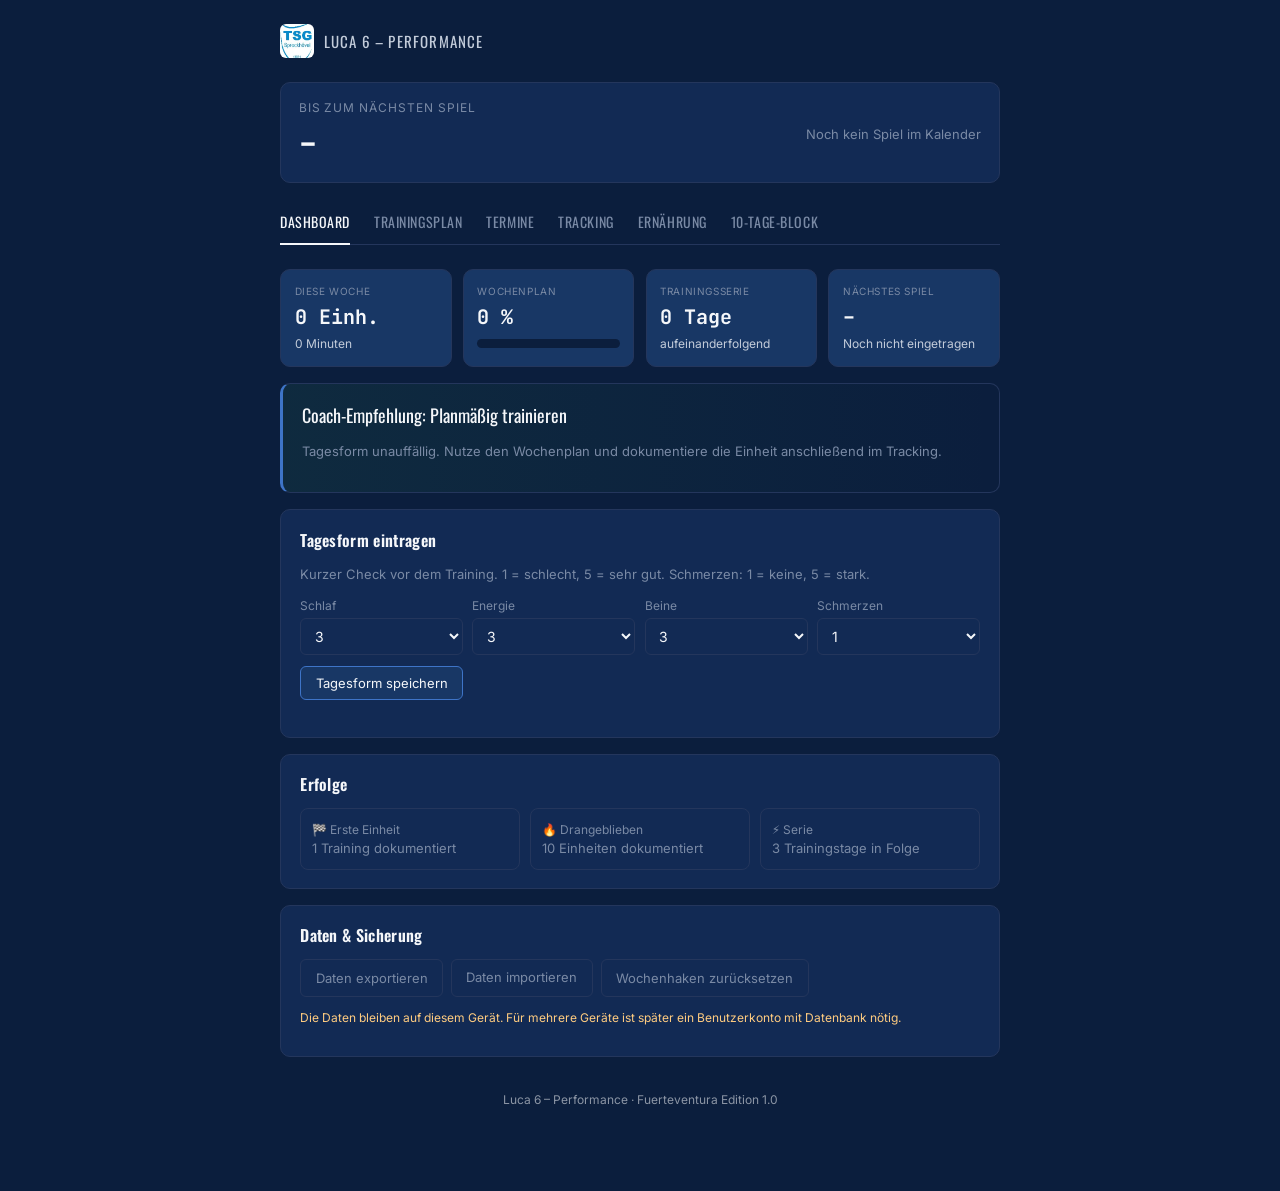
==== index.html @ 5d7190c4 "Add files via upload" ====
<!DOCTYPE html>
<html lang="de">
<head>
<meta charset="UTF-8">
<meta name="viewport" content="width=device-width, initial-scale=1.0, viewport-fit=cover">
<title>Luca 6 – Performance</title>
<meta name="mobile-web-app-capable" content="yes">
<meta name="apple-mobile-web-app-capable" content="yes">
<meta name="apple-mobile-web-app-status-bar-style" content="black-translucent">
<meta name="apple-mobile-web-app-title" content="Luca 6 – Performance">
<meta name="theme-color" content="#0B1E3D">
<link rel="apple-touch-icon" href="icon-192.png">
<link rel="manifest" href="manifest.webmanifest">
<link rel="preconnect" href="https://fonts.googleapis.com">
<link rel="preconnect" href="https://fonts.gstatic.com" crossorigin>
<link href="https://fonts.googleapis.com/css2?family=Oswald:wght@500;600;700&family=Inter:wght@400;500;600&family=JetBrains+Mono:wght@500;700&display=swap" rel="stylesheet">
<style>
  :root{
    --bg: #0B1E3D;
    --bg-elev: #122A54;
    --bg-elev-2: #183765;
    --pitch: #1D4E9B;
    --pitch-light: #3E74C7;
    --chalk: #F5F7FA;
    --chalk-dim: #C3CCDA;
    --muted: #7A8AA5;
    --amber: #F5F7FA;
    --amber-dim: #5A6B87;
    --red: #C0483B;
    --border: #24365C;
    --radius: 10px;
  }
  *{box-sizing:border-box;}
  html,body{margin:0;padding:0;}
  body{
    background: var(--bg);
    color: var(--chalk);
    font-family: 'Inter', system-ui, sans-serif;
    line-height: 1.5;
    min-height: 100vh;
    padding-bottom: 4rem;
  }
  h1,h2,h3{
    font-family: 'Oswald', sans-serif;
    font-weight: 600;
    letter-spacing: 0.02em;
    margin: 0;
  }
  .mono{ font-family: 'JetBrains Mono', monospace; }
  a{ color: var(--amber); }
  button{
    font-family: 'Inter', sans-serif;
    cursor: pointer;
  }
  input, select, textarea{
    font-family: 'Inter', sans-serif;
    background: var(--bg-elev);
    border: 1px solid var(--border);
    color: var(--chalk);
    border-radius: 6px;
    padding: 0.5rem 0.6rem;
    font-size: 14px;
  }
  input:focus, select:focus, textarea:focus, button:focus-visible{
    outline: 2px solid var(--amber);
    outline-offset: 1px;
  }
  ::placeholder{ color: var(--muted); }

  .wrap{ max-width: 760px; margin: 0 auto; padding: 1.5rem 1.25rem 0; }

  /* ---- Kopfbereich / Profilwahl ---- */
  .topbar{
    display:flex; align-items:center; justify-content: space-between;
    margin-bottom: 1.5rem;
  }
  .brand{ display:flex; align-items:center; gap:0.6rem; }
  .brand .dot{ width:10px; height:10px; border-radius:50%; background: var(--amber); }
  .brand .logo{ width:34px; height:34px; border-radius:6px; display:block; }
  .brand span{ font-family:'Oswald', sans-serif; font-size: 15px; letter-spacing: 0.08em; text-transform: uppercase; color: var(--chalk-dim); }

  .profiles{ display:flex; gap:0.5rem; margin-bottom: 1.5rem; }
  .profile-tab{
    flex:1;
    background: var(--bg-elev);
    border: 1px solid var(--border);
    border-radius: var(--radius);
    padding: 0.9rem 1rem;
    text-align: left;
    color: var(--chalk-dim);
    transition: none;
  }
  .profile-tab .num{
    font-family:'JetBrains Mono', monospace;
    font-size: 22px; font-weight:700;
    color: var(--muted);
    display:block;
    margin-bottom: 2px;
  }
  .profile-tab .name{ font-family:'Oswald', sans-serif; font-size: 16px; color: var(--chalk-dim); }
  .profile-tab.active{
    border-color: var(--pitch-light);
    background: var(--bg-elev-2);
  }
  .profile-tab.active .num{ color: var(--amber); }
  .profile-tab.active .name{ color: var(--chalk); }

  /* ---- Anstoss-Uhr / Countdown ---- */
  .scoreboard{
    background: var(--bg-elev);
    border: 1px solid var(--border);
    border-radius: var(--radius);
    padding: 1rem 1.1rem;
    display:flex; align-items:center; justify-content: space-between;
    gap: 1rem;
    margin-bottom: 1.75rem;
    flex-wrap: wrap;
  }
  .scoreboard .label{ font-size: 12px; text-transform: uppercase; letter-spacing: 0.08em; color: var(--muted); margin-bottom: 4px; }
  .scoreboard .count{ font-family:'JetBrains Mono', monospace; font-size: 30px; font-weight:700; color: var(--amber); }
  .scoreboard .count small{ font-size: 14px; color: var(--chalk-dim); font-weight: 500; margin-left: 6px; }
  .scoreboard .set-date{ display:flex; align-items:center; gap:0.5rem; }
  .scoreboard input[type=date]{ font-size: 13px; padding: 0.4rem 0.5rem; }

  /* ---- Sektionen / Tabs ---- */
  .section-nav{
    display:flex; gap: 1.5rem;
    border-bottom: 1px solid var(--border);
    margin-bottom: 1.5rem;
  }
  .section-nav button{
    background:none; border:none; color: var(--muted);
    font-family:'Oswald', sans-serif; font-size: 14px; letter-spacing: 0.04em; text-transform: uppercase;
    padding: 0 0 0.7rem;
    border-bottom: 2px solid transparent;
    margin-bottom: -1px;
  }
  .section-nav button.active{
    color: var(--chalk);
    border-bottom-color: var(--amber);
  }

  .card{
    background: var(--bg-elev);
    border: 1px solid var(--border);
    border-radius: var(--radius);
    padding: 1.1rem 1.2rem;
    margin-bottom: 1rem;
  }
  .card h3{ font-size: 16px; margin-bottom: 0.75rem; color: var(--chalk); }
  .muted{ color: var(--muted); font-size: 13px; }

  /* ---- Trainingsplan ---- */
  .day-block{ margin-bottom: 0.9rem; }
  .day-title{
    font-family:'Oswald', sans-serif; font-size: 13px; text-transform: uppercase;
    letter-spacing: 0.06em; color: var(--pitch-light); margin-bottom: 0.4rem;
  }
  .exercise-row{
    display:flex; align-items:center; gap: 0.6rem;
    padding: 0.4rem 0; border-bottom: 1px solid var(--border);
  }
  .exercise-row:last-child{ border-bottom: none; }
  .exercise-row input[type=checkbox]{
    width: 18px; height: 18px; accent-color: var(--pitch-light); flex-shrink:0;
  }
  .exercise-row .ex-text{ flex:1; font-size: 14px; }
  .exercise-row.done .ex-text{ color: var(--muted); text-decoration: line-through; }
  .exercise-row button.del{
    background:none; border:none; color: var(--muted); font-size: 16px; line-height:1; padding: 2px 4px;
  }
  .exercise-row button.del:hover{ color: var(--red); }
  .add-ex{ display:flex; gap: 0.5rem; margin-top: 0.5rem; }
  .add-ex input{ flex:1; }
  .btn{
    background: var(--bg-elev-2); border: 1px solid var(--pitch-light);
    color: var(--chalk); border-radius: 6px; padding: 0.5rem 0.9rem; font-size: 13px;
  }
  .btn:hover{ background: var(--pitch); }
  .btn.small{ padding: 0.35rem 0.6rem; font-size: 12px; }
  .btn.subtle{ background:none; border-color: var(--border); color: var(--muted); }

  /* ---- Tracking ---- */
  .stat-grid{ display:grid; grid-template-columns: repeat(3,1fr); gap: 0.7rem; margin-bottom: 1rem; }
  .stat{
    background: var(--bg-elev-2); border-radius: var(--radius); padding: 0.8rem;
    text-align:center;
  }
  .stat .val{ font-family:'JetBrains Mono', monospace; font-size: 22px; font-weight:700; color: var(--amber); }
  .stat .lbl{ font-size: 11px; text-transform:uppercase; letter-spacing:0.05em; color: var(--muted); margin-top:2px; }

  .log-form{ display:grid; grid-template-columns: 1fr 1fr; gap: 0.6rem; margin-bottom: 0.5rem; }
  .log-form .full{ grid-column: 1 / -1; }
  .log-form label{ font-size: 12px; color: var(--muted); display:block; margin-bottom: 3px; }
  input[type=range]{ width:100%; accent-color: var(--amber); }

  .log-entry{
    display:flex; align-items:flex-start; justify-content: space-between; gap: 0.75rem;
    padding: 0.6rem 0; border-bottom: 1px solid var(--border);
  }
  .log-entry:last-child{ border-bottom:none; }
  .log-entry .le-main{ font-size: 14px; }
  .log-entry .le-date{ color: var(--muted); font-size: 12px; margin-right: 0.5rem; }
  .log-entry .le-note{ color: var(--chalk-dim); font-size: 13px; margin-top: 2px; }
  .log-entry button.del{ background:none; border:none; color: var(--muted); font-size: 15px; }
  .log-entry button.del:hover{ color: var(--red); }

  /* ---- Ernaehrung ---- */
  .nutri-block{ margin-bottom: 0.9rem; }
  .nutri-block .when{
    font-family:'Oswald', sans-serif; font-size: 13px; color: var(--amber);
    text-transform: uppercase; letter-spacing: 0.05em; margin-bottom: 0.3rem;
  }
  .nutri-block ul{ margin: 0; padding-left: 1.1rem; font-size: 14px; color: var(--chalk-dim); }
  .nutri-block li{ margin-bottom: 0.25rem; }

  .empty{ color: var(--muted); font-size: 13px; padding: 0.5rem 0; }

  /* ---- 10-Tage-Block ---- */
  .fuerte-day.is-done{ border-color: var(--pitch-light); }
  .fd-head{ display:flex; align-items:baseline; gap:0.6rem; flex-wrap:wrap; margin-bottom:0.6rem; }
  .fd-num{ font-size:13px; font-weight:700; color: var(--pitch-light); }
  .fd-title{ font-family:'Oswald', sans-serif; font-size:16px; color: var(--chalk); }
  .fd-focus{ font-size:11px; text-transform:uppercase; letter-spacing:0.05em; color: var(--muted); border:1px solid var(--border); border-radius:20px; padding:2px 8px; }
  .fd-list{ margin:0 0 0.6rem; padding-left:1.1rem; font-size:14px; color: var(--chalk-dim); }
  .fd-list li{ margin-bottom:0.3rem; line-height:1.45; }
  .fd-note{ font-size:13px; color: var(--pitch-light); border-left:2px solid var(--pitch-light); padding-left:0.6rem; margin-bottom:0.7rem; }
  .fd-ctrls{ display:flex; align-items:flex-end; gap:0.8rem; flex-wrap:wrap; border-top:1px solid var(--border); padding-top:0.7rem; }
  .fd-done{ display:flex; align-items:center; gap:0.4rem; font-size:13px; color: var(--chalk-dim); }
  .fd-done input{ width:18px; height:18px; accent-color: var(--pitch-light); }
  .fd-field{ display:flex; flex-direction:column; gap:2px; }
  .fd-field label{ font-size:11px; color: var(--muted); }
  .fd-field input{ width:170px; }
  .fd-field.rpe input{ width:70px; }

  /* ---- Scoreboard: nächstes Spiel ---- */
  .next-match{ text-align:right; }
  .nm-title{ font-family:'Oswald', sans-serif; font-size:15px; color: var(--chalk); }
  .nm-meta{ font-size:12px; }

  /* ---- Termine ---- */
  .term-tools{ display:flex; flex-direction:column; gap:0.8rem; }
  .wd-row{ display:flex; flex-wrap:wrap; gap:0.4rem; }
  .wd-chip{ display:flex; align-items:center; gap:0.35rem; font-size:13px; color: var(--chalk-dim); border:1px solid var(--border); border-radius:20px; padding:3px 10px; cursor:pointer; }
  .wd-chip input{ width:15px; height:15px; accent-color: var(--pitch-light); }
  .form-grid{ display:grid; grid-template-columns:1fr 1fr; gap:0.6rem; }
  .form-grid .full{ grid-column:1/-1; }
  .form-grid label{ font-size:12px; color: var(--muted); display:block; margin-bottom:3px; }
  .status{ font-size:12px; color: var(--pitch-light); min-height:14px; margin-top:0.3rem; }
  .month-head{ font-family:'Oswald', sans-serif; font-size:13px; text-transform:uppercase; letter-spacing:0.06em; color: var(--pitch-light); margin:1rem 0 0.3rem; }
  .ev-row{ display:flex; align-items:flex-start; gap:0.6rem; padding:0.55rem 0; border-bottom:1px solid var(--border); }
  .ev-row:last-child{ border-bottom:none; }
  .ev-date{ font-family:'JetBrains Mono', monospace; font-size:12px; color: var(--chalk-dim); white-space:nowrap; min-width:84px; }
  .ev-body{ flex:1; }
  .ev-title{ font-size:14px; color: var(--chalk); }
  .ev-sub{ font-size:12px; color: var(--muted); margin-top:1px; }
  .ev-badge{ font-size:10px; text-transform:uppercase; letter-spacing:0.04em; border-radius:20px; padding:2px 8px; white-space:nowrap; }
  .b-spiel{ background: var(--pitch-light); color:#0B1E3D; }
  .b-test{ background: var(--bg-elev-2); color: var(--chalk-dim); border:1px solid var(--pitch-light); }
  .b-training{ border:1px solid var(--border); color: var(--muted); }
  .b-individuell{ border:1px solid var(--border); color: var(--chalk-dim); }
  .ev-row button.del{ background:none; border:none; color: var(--muted); font-size:15px; }
  .ev-row button.del:hover{ color: var(--red); }

  @media (max-width: 480px){
    .log-form{ grid-template-columns: 1fr; }
    .form-grid{ grid-template-columns: 1fr; }
    .stat-grid{ grid-template-columns: repeat(3,1fr); }
    .scoreboard{ flex-direction: column; align-items: flex-start; }
    .next-match{ text-align:left; }
  }

  @media (prefers-reduced-motion: reduce){
    *{ transition: none !important; animation: none !important; }
  }

  /* ---- Dashboard / Coach-Erweiterung ---- */
  .dashboard-grid{display:grid;grid-template-columns:repeat(4,1fr);gap:.7rem;margin-bottom:1rem}
  .dash-card{background:var(--bg-elev-2);border:1px solid var(--border);border-radius:var(--radius);padding:.85rem}
  .dash-card .kicker{font-size:10px;text-transform:uppercase;letter-spacing:.06em;color:var(--muted)}
  .dash-card .big{font-family:'JetBrains Mono',monospace;font-size:20px;font-weight:700;color:var(--amber);margin-top:3px}
  .dash-card .small{font-size:12px;color:var(--chalk-dim);margin-top:3px}
  .coach-box{border-left:3px solid var(--pitch-light);background:linear-gradient(90deg,rgba(52,168,83,.09),transparent)}
  .coach-title{font-family:'Oswald',sans-serif;font-size:18px;margin-bottom:.35rem}
  .readiness-grid{display:grid;grid-template-columns:repeat(4,1fr);gap:.6rem}
  .readiness-grid label{font-size:12px;color:var(--muted);display:block;margin-bottom:3px}
  .readiness-grid select,.readiness-grid input{width:100%}
  .chart-wrap{height:210px;position:relative;margin-top:.8rem}
  .chart-wrap canvas{width:100%;height:100%;display:block}
  .progress-bar{height:9px;background:var(--bg);border-radius:10px;overflow:hidden;margin-top:.45rem}
  .progress-bar span{display:block;height:100%;background:var(--pitch-light);border-radius:10px}
  .achievement-grid{display:grid;grid-template-columns:repeat(3,1fr);gap:.6rem}
  .achievement{padding:.7rem;border:1px solid var(--border);border-radius:8px;color:var(--muted);font-size:12px}
  .achievement.unlocked{border-color:var(--amber);color:var(--chalk);background:rgba(255,183,3,.06)}
  .tools-row{display:flex;gap:.5rem;flex-wrap:wrap}
  .warning{color:#ffcc80;font-size:12px}
  @media(max-width:700px){.dashboard-grid{grid-template-columns:repeat(2,1fr)}.readiness-grid{grid-template-columns:1fr 1fr}.achievement-grid{grid-template-columns:1fr}.section-nav{overflow-x:auto;gap:1rem;padding-bottom:2px}.section-nav button{white-space:nowrap}}


  .player-profile{display:grid;grid-template-columns:repeat(2,minmax(0,1fr));gap:10px;margin-top:12px}.profile-chip{background:rgba(255,255,255,.06);border:1px solid rgba(255,255,255,.10);padding:10px;border-radius:12px}.profile-chip b{display:block;font-size:.75rem;text-transform:uppercase;opacity:.7;margin-bottom:3px}.exercise-links{display:flex;flex-wrap:wrap;gap:7px;margin:10px 0}.video-link{display:inline-flex;align-items:center;gap:5px;padding:7px 10px;border-radius:999px;background:#e62117;color:#fff!important;text-decoration:none;font-size:.82rem;font-weight:700}.load-warning{margin:10px 0;padding:10px 12px;border-left:4px solid #ffb020;background:rgba(255,176,32,.10);border-radius:8px;font-size:.88rem}.day-goal{font-weight:700;margin:8px 0 4px}.coach-rule{font-size:.86rem;padding:10px;border-radius:10px;background:rgba(61,214,140,.10);border:1px solid rgba(61,214,140,.25)}@media(max-width:520px){.player-profile{grid-template-columns:1fr}}
</style>
</head>
<body>
<div class="wrap">

  <div class="topbar">
    <div class="brand"><img class="logo" src="[data-uri]" alt="TSG Sprockhövel"><span>Luca 6 – Performance</span></div>
  </div>

  <div class="scoreboard">
    <div>
      <div class="label">Bis zum nächsten Spiel</div>
      <div class="count" id="cdValue">–</div>
    </div>
    <div class="next-match" id="nextMatchInfo"></div>
  </div>

  <div class="section-nav" id="sectionNav">
    <button data-section="dashboard" class="active">Dashboard</button>
    <button data-section="plan">Trainingsplan</button>
    <button data-section="termine">Termine</button>
    <button data-section="tracking">Tracking</button>
    <button data-section="ernaehrung">Ernährung</button>
    <button data-section="fuerte">10-Tage-Block</button>
  </div>

  <div id="sectionDashboard"></div>
  <div id="sectionPlan" style="display:none;"></div>
  <div id="sectionTermine" style="display:none;"></div>
  <div id="sectionTracking" style="display:none;"></div>
  <div id="sectionErnaehrung" style="display:none;"></div>
  <div id="sectionFuerte" style="display:none;"></div>

</div>

<script>
(function(){

  var DAYS = ["Montag","Dienstag","Mittwoch","Donnerstag","Freitag","Samstag","Sonntag"];

  var DEFAULT_PLANS = {
    sohn: {
      Montag: ["Frei / Beweglichkeit 15 Min."],
      Dienstag: ["Vereinstraining: Technik"],
      Mittwoch: ["Athletik: Koordination, Sprints, Rumpf"],
      Donnerstag: ["Vereinstraining: Spielformen"],
      Freitag: ["Lockeres Einlaufen + Ballgefühl 20 Min."],
      Samstag: ["Spieltag – Anstoßvorbereitung"],
      Sonntag: ["Regeneration / frei"]
    }
  };

  var NUTRITION = [
    { when: "2 Tage vor dem Spiel", points: [
      "Normale, ausgewogene Ernährung mit ausreichend Kohlenhydraten (Vollkorn, Reis, Kartoffeln)",
      "Genug trinken, vor allem Wasser – kein Nachholbedarf erst am Spieltag"
    ]},
    { when: "Am Vortag", points: [
      "Kohlenhydratbetonte Mahlzeiten, dabei nichts Neues oder Schweres ausprobieren",
      "Ausreichend schlafen, das wirkt sich stärker aus als das letzte Essen"
    ]},
    { when: "Am Spieltag", points: [
      "Letzte größere Mahlzeit 3–4 Stunden vor Anpfiff, leicht verdaulich (z.B. Nudeln, Reis, wenig Fett)",
      "1–2 Stunden vorher ggf. eine kleine Kohlenhydratquelle (Banane, Riegel)",
      "Regelmäßig trinken, nicht erst bei Durstgefühl"
    ]},
    { when: "Nach dem Spiel", points: [
      "Innerhalb der ersten Stunde Kohlenhydrate und etwas Eiweiß (z.B. Brot mit Belag, Joghurt mit Obst)",
      "Flüssigkeits- und Salzverluste ausgleichen"
    ]}
  ];

  var state = null;
  var currentProfile = "sohn";
  var currentSection = "dashboard";
  var STORAGE_KEY = "ft-app-state-v1";

  function defaultState(){
    return {
      sohn: { label: "Luca", role: "U19 · Westf.-Liga", plan: JSON.parse(JSON.stringify(DEFAULT_PLANS.sohn)), log: [], matchday: "", readiness: [], metrics: [] },
      fuerte: { done: {}, log: {} },
      events: []
    };
  }

  async function loadState(){
    try{
      if(window.storage && typeof window.storage.get === "function"){
        var res = await window.storage.get(STORAGE_KEY, false);
        if(res && res.value) return migrateState(JSON.parse(res.value));
      }
    }catch(e){}
    try{
      var local = localStorage.getItem(STORAGE_KEY);
      if(local) return migrateState(JSON.parse(local));
    }catch(e){}
    return defaultState();
  }

  async function saveState(){
    var payload = JSON.stringify(state);
    try{ localStorage.setItem(STORAGE_KEY, payload); }catch(e){ console.error("Lokales Speichern fehlgeschlagen", e); }
    try{
      if(window.storage && typeof window.storage.set === "function") await window.storage.set(STORAGE_KEY, payload, false);
    }catch(e){}
  }

  function migrateState(s){
    if(!s || !s.sohn) return defaultState();
    if(!Array.isArray(s.sohn.log)) s.sohn.log = [];
    if(!Array.isArray(s.sohn.readiness)) s.sohn.readiness = [];
    if(!Array.isArray(s.sohn.metrics)) s.sohn.metrics = [];
    if(!Array.isArray(s.events)) s.events = [];
    if(!s.fuerte) s.fuerte = {done:{},log:{}};
    return s;
  }

  function id(x){ return document.getElementById(x); }

  function fmtCountdown(dateStr){
    if(!dateStr) return { text: "–", sub: "Datum eintragen" };
    var target = new Date(dateStr + "T00:00:00");
    var now = new Date();
    now.setHours(0,0,0,0);
    var diffMs = target - now;
    var diffDays = Math.round(diffMs / (1000*60*60*24));
    if(diffDays > 1) return { text: String(diffDays), sub: "Tage" };
    if(diffDays === 1) return { text: "1", sub: "Tag" };
    if(diffDays === 0) return { text: "Heute", sub: "Anstoß!" };
    return { text: "–", sub: "Datum liegt in der Vergangenheit" };
  }

  function renderScoreboard(){
    var g = nextGame();
    if(!g){
      id("cdValue").innerHTML = "–";
      id("nextMatchInfo").innerHTML = '<span class="muted">Noch kein Spiel im Kalender</span>';
      return;
    }
    var cd = fmtCountdown(g.date);
    id("cdValue").innerHTML = cd.text + (cd.sub ? ' <small>' + cd.sub + '</small>' : '');
    var ha = g.ha === "H" ? "Heim" : (g.ha === "A" ? "Auswärts" : "");
    id("nextMatchInfo").innerHTML = '<div class="nm-title">' + esc(g.title || "Spiel") + '</div>' +
      '<div class="nm-meta muted">' + fmtDateLong(g.date) + (g.time ? " · " + g.time + " Uhr" : "") + (ha ? " · " + ha : "") + '</div>';
  }


  function todayYmd(){ return new Date().toISOString().slice(0,10); }
  function daysUntil(dateStr){
    if(!dateStr) return null;
    var a=new Date(); a.setHours(0,0,0,0);
    var b=new Date(dateStr+'T00:00:00');
    return Math.round((b-a)/86400000);
  }
  function completedPlanStats(){
    var p=state[currentProfile], total=0, done=0;
    DAYS.forEach(function(d){(p.plan[d]||[]).forEach(function(e){total++;if(e.done)done++;});});
    return {total:total,done:done,pct:total?Math.round(done/total*100):0};
  }
  function trainingStreak(log){
    if(!log.length) return 0;
    var dates={}; log.forEach(function(e){dates[e.date]=true;});
    var d=new Date(); d.setHours(0,0,0,0); var streak=0;
    if(!dates[ymd(d)]) d.setDate(d.getDate()-1);
    while(dates[ymd(d)]){streak++;d.setDate(d.getDate()-1);}
    return streak;
  }
  function latestReadiness(){
    var arr=state[currentProfile].readiness||[];
    return arr.length?arr[0]:null;
  }
  function coachRecommendation(){
    var r=latestReadiness(), g=nextGame(), du=g?daysUntil(g.date):null;
    if(r && (r.pain>=3)) return {title:'Belastung reduzieren',text:'Schmerzen wurden angegeben. Heute keine maximalen Sprints oder schweren Beinübungen. Beschwerden beobachten und bei anhaltenden oder starken Schmerzen fachlich abklären lassen.'};
    if(r && (r.sleep<=2 || r.energy<=2 || r.legs<=2)) return {title:'Regeneration priorisieren',text:'Die Tagesform ist reduziert. Heute 20–30 Minuten locker, Mobility und frühe Erholung statt einer harten Einheit.'};
    if(du===0) return {title:'Spieltag',text:'Kurze Aktivierung, gute Flüssigkeitszufuhr und keine zusätzliche Ermüdung. Fokus auf Frische und Konzentration.'};
    if(du===1) return {title:'Aktivierung statt Belastung',text:'Morgen ist Spiel. Heute nur locker bewegen, kurze explosive Reize mit langen Pausen und früh regenerieren.'};
    if(du===2) return {title:'Qualität vor Umfang',text:'Noch zwei Tage bis zum Spiel. Kurze Technik- oder Schnelligkeitseinheit möglich, aber keine hohe Gesamtbelastung.'};
    if(du!==null && du>=3 && du<=5) return {title:'Hauptreiz setzen',text:'Das nächste Spiel ist noch einige Tage entfernt. Heute eignet sich ein gezielter Kraft-, Sprint- oder Ausdauerreiz passend zum Wochenplan.'};
    return {title:'Planmäßig trainieren',text:'Tagesform unauffällig. Nutze den Wochenplan und dokumentiere die Einheit anschließend im Tracking.'};
  }
  function renderDashboard(){
    var p=state[currentProfile], target=id('sectionDashboard'); target.innerHTML='';
    var ws=weekLogCount(p.log), ps=completedPlanStats(), streak=trainingStreak(p.log), g=nextGame(), r=latestReadiness(), coach=coachRecommendation();
    var grid=document.createElement('div'); grid.className='dashboard-grid';
    grid.innerHTML='<div class="dash-card"><div class="kicker">Diese Woche</div><div class="big">'+ws.count+' Einh.</div><div class="small">'+ws.minutes+' Minuten</div></div>'+ 
      '<div class="dash-card"><div class="kicker">Wochenplan</div><div class="big">'+ps.pct+' %</div><div class="progress-bar"><span style="width:'+ps.pct+'%"></span></div></div>'+ 
      '<div class="dash-card"><div class="kicker">Trainingsserie</div><div class="big">'+streak+' Tage</div><div class="small">aufeinanderfolgend</div></div>'+ 
      '<div class="dash-card"><div class="kicker">Nächstes Spiel</div><div class="big">'+(g?(daysUntil(g.date)===0?'Heute':daysUntil(g.date)+' T.'):'–')+'</div><div class="small">'+(g?esc(g.title||'Spiel'):'Noch nicht eingetragen')+'</div></div>';
    target.appendChild(grid);
    var c=document.createElement('div'); c.className='card coach-box'; c.innerHTML='<div class="coach-title">Coach-Empfehlung: '+coach.title+'</div><p class="muted">'+coach.text+'</p>'; target.appendChild(c);
    var rc=document.createElement('div'); rc.className='card'; rc.innerHTML='<h3>Tagesform eintragen</h3><p class="muted">Kurzer Check vor dem Training. 1 = schlecht, 5 = sehr gut. Schmerzen: 1 = keine, 5 = stark.</p><div class="readiness-grid"><div><label>Schlaf</label><select id="rdSleep"><option>1</option><option>2</option><option selected>3</option><option>4</option><option>5</option></select></div><div><label>Energie</label><select id="rdEnergy"><option>1</option><option>2</option><option selected>3</option><option>4</option><option>5</option></select></div><div><label>Beine</label><select id="rdLegs"><option>1</option><option>2</option><option selected>3</option><option>4</option><option>5</option></select></div><div><label>Schmerzen</label><select id="rdPain"><option selected>1</option><option>2</option><option>3</option><option>4</option><option>5</option></select></div></div><button class="btn" id="saveReadiness" style="margin-top:.7rem">Tagesform speichern</button><div class="status" id="rdStatus"></div>';
    target.appendChild(rc);
    id('saveReadiness').addEventListener('click',function(){
      p.readiness.unshift({date:todayYmd(),sleep:+id('rdSleep').value,energy:+id('rdEnergy').value,legs:+id('rdLegs').value,pain:+id('rdPain').value});
      p.readiness=p.readiness.slice(0,60); saveState(); renderDashboard();
    });
    var ac=document.createElement('div'); ac.className='card'; ac.innerHTML='<h3>Erfolge</h3><div class="achievement-grid"><div class="achievement '+(p.log.length>=1?'unlocked':'')+'">🏁 Erste Einheit<br><span class="muted">1 Training dokumentiert</span></div><div class="achievement '+(p.log.length>=10?'unlocked':'')+'">🔥 Drangeblieben<br><span class="muted">10 Einheiten dokumentiert</span></div><div class="achievement '+(streak>=3?'unlocked':'')+'">⚡ Serie<br><span class="muted">3 Trainingstage in Folge</span></div></div>'; target.appendChild(ac);
    var tools=document.createElement('div'); tools.className='card'; tools.innerHTML='<h3>Daten & Sicherung</h3><div class="tools-row"><button class="btn subtle" id="exportData">Daten exportieren</button><label class="btn subtle" style="cursor:pointer">Daten importieren<input id="importData" type="file" accept="application/json" style="display:none"></label><button class="btn subtle" id="resetChecks">Wochenhaken zurücksetzen</button></div><p class="warning">Die Daten bleiben auf diesem Gerät. Für mehrere Geräte ist später ein Benutzerkonto mit Datenbank nötig.</p>'; target.appendChild(tools);
    id('exportData').addEventListener('click',function(){var blob=new Blob([JSON.stringify(state,null,2)],{type:'application/json'});var a=document.createElement('a');a.href=URL.createObjectURL(blob);a.download='luca-training-backup-'+todayYmd()+'.json';a.click();URL.revokeObjectURL(a.href);});
    id('importData').addEventListener('change',function(e){var f=e.target.files[0];if(!f)return;var rd=new FileReader();rd.onload=function(){try{state=migrateState(JSON.parse(rd.result));saveState();renderAll();}catch(err){alert('Die Sicherungsdatei konnte nicht gelesen werden.');}};rd.readAsText(f);});
    id('resetChecks').addEventListener('click',function(){DAYS.forEach(function(d){(p.plan[d]||[]).forEach(function(ex){ex.done=false;});});saveState();renderAll();});
  }

  function renderPlan(){
    var p = state[currentProfile];
    var wrap = document.createElement("div");
    DAYS.forEach(function(day){
      var exList = p.plan[day] || [];
      var block = document.createElement("div");
      block.className = "day-block card";
      var title = document.createElement("div");
      title.className = "day-title";
      title.textContent = day;
      block.appendChild(title);

      if(exList.length === 0){
        var empty = document.createElement("div");
        empty.className = "empty";
        empty.textContent = "Noch keine Übung eingetragen.";
        block.appendChild(empty);
      }

      exList.forEach(function(ex, idx){
        var row = document.createElement("div");
        row.className = "exercise-row" + (ex.done ? " done" : "");
        var cb = document.createElement("input");
        cb.type = "checkbox";
        cb.checked = !!ex.done;
        cb.addEventListener("change", function(){
          ex.done = cb.checked;
          saveState();
          renderPlan();
        });
        var span = document.createElement("span");
        span.className = "ex-text";
        span.textContent = typeof ex === "string" ? ex : ex.text;
        var delBtn = document.createElement("button");
        delBtn.className = "del";
        delBtn.setAttribute("aria-label", "Übung löschen");
        delBtn.textContent = "✕";
        delBtn.addEventListener("click", function(){
          p.plan[day].splice(idx, 1);
          saveState();
          renderPlan();
        });
        row.appendChild(cb);
        row.appendChild(span);
        row.appendChild(delBtn);
        block.appendChild(row);
      });

      var addRow = document.createElement("div");
      addRow.className = "add-ex";
      var input = document.createElement("input");
      input.type = "text";
      input.placeholder = "Übung hinzufügen …";
      var addBtn = document.createElement("button");
      addBtn.className = "btn small";
      addBtn.textContent = "Hinzufügen";
      function addExercise(){
        var val = input.value.trim();
        if(!val) return;
        if(!p.plan[day]) p.plan[day] = [];
        p.plan[day].push({ text: val, done: false });
        input.value = "";
        saveState();
        renderPlan();
      }
      addBtn.addEventListener("click", addExercise);
      input.addEventListener("keydown", function(e){ if(e.key === "Enter") addExercise(); });
      addRow.appendChild(input);
      addRow.appendChild(addBtn);
      block.appendChild(addRow);

      wrap.appendChild(block);
    });

    // Normalize old string-based exercises to objects on first render
    var target = id("sectionPlan");
    target.innerHTML = "";
    target.appendChild(wrap);
  }

  function normalizePlan(p){
    DAYS.forEach(function(day){
      if(!p.plan[day]) p.plan[day] = [];
      p.plan[day] = p.plan[day].map(function(ex){
        return typeof ex === "string" ? { text: ex, done: false } : ex;
      });
    });
  }

  function weekLogCount(log){
    var now = new Date();
    var start = new Date(now);
    var dow = (start.getDay() + 6) % 7; // Montag = 0
    start.setDate(start.getDate() - dow);
    start.setHours(0,0,0,0);
    var count = 0, minutes = 0;
    log.forEach(function(e){
      var d = new Date(e.date + "T00:00:00");
      if(d >= start){ count++; minutes += (e.duration || 0); }
    });
    return { count: count, minutes: minutes };
  }

  function renderTracking(){
    var p = state[currentProfile];
    var target = id("sectionTracking");
    target.innerHTML = "";

    var stats = weekLogCount(p.log);
    var avgIntensity = p.log.length ? (p.log.reduce(function(s,e){return s+(e.intensity||0);},0) / p.log.length).toFixed(1) : "–";

    var statGrid = document.createElement("div");
    statGrid.className = "stat-grid";
    statGrid.innerHTML =
      '<div class="stat"><div class="val">' + stats.count + '</div><div class="lbl">Einheiten diese Woche</div></div>' +
      '<div class="stat"><div class="val">' + stats.minutes + '</div><div class="lbl">Minuten diese Woche</div></div>' +
      '<div class="stat"><div class="val">' + avgIntensity + '</div><div class="lbl">⌀ Intensität</div></div>';
    target.appendChild(statGrid);

    var formCard = document.createElement("div");
    formCard.className = "card";
    formCard.innerHTML = '<h3>Einheit eintragen</h3>';
    var form = document.createElement("div");
    form.className = "log-form";
    form.innerHTML =
      '<div><label for="logDate">Datum</label><input type="date" id="logDate"></div>' +
      '<div><label for="logType">Art der Einheit</label><input type="text" id="logType" placeholder="z.B. Athletik, Technik, Spiel"></div>' +
      '<div class="full"><label for="logDuration">Dauer (Minuten)</label><input type="number" id="logDuration" min="0" step="5" value="60"></div>' +
      '<div class="full"><label for="logIntensity">Intensität (<span id="intVal">3</span>/5)</label><input type="range" id="logIntensity" min="1" max="5" step="1" value="3"></div>' +
      '<div><label for="logWeight">Gewicht kg (optional)</label><input type="number" id="logWeight" min="30" max="180" step="0.1"></div>' +
       '<div><label for="logSprint">30-m-Sprint s (optional)</label><input type="number" id="logSprint" min="3" max="10" step="0.01"></div>' +
       '<div class="full"><label for="logNote">Notiz (optional)</label><input type="text" id="logNote" placeholder="z.B. Form gut, Wade etwas müde"></div>';
    formCard.appendChild(form);

    var saveBtn = document.createElement("button");
    saveBtn.className = "btn";
    saveBtn.style.marginTop = "0.6rem";
    saveBtn.textContent = "Eintrag speichern";
    formCard.appendChild(saveBtn);
    target.appendChild(formCard);

    var today = new Date().toISOString().slice(0,10);
    id("logDate") && (id("logDate").value = today);

    var intRange = id("logIntensity");
    intRange.addEventListener("input", function(){ id("intVal").textContent = intRange.value; });

    saveBtn.addEventListener("click", function(){
      var date = id("logDate").value || today;
      var type = id("logType").value.trim() || "Training";
      var duration = parseInt(id("logDuration").value, 10) || 0;
      var intensity = parseInt(id("logIntensity").value, 10) || 3;
      var note = id("logNote").value.trim();
      p.log.unshift({ date: date, type: type, duration: duration, intensity: intensity, note: note });
      saveState();
      renderTracking();
    });

    var metricEntries=p.log.filter(function(e){return e.weight||e.sprint;}).slice().reverse();
    if(metricEntries.length){
      var chartCard=document.createElement('div'); chartCard.className='card'; chartCard.innerHTML='<h3>Leistungsentwicklung</h3><p class="muted">Gewicht und 30-m-Sprint aus deinen Tracking-Einträgen.</p><div class="chart-wrap"><canvas id="metricChart"></canvas></div>';
      target.appendChild(chartCard); setTimeout(function(){drawMetricChart(metricEntries);},0);
    }

    var historyCard = document.createElement("div");
    historyCard.className = "card";
    historyCard.innerHTML = '<h3>Verlauf</h3>';
    if(p.log.length === 0){
      var empty = document.createElement("div");
      empty.className = "empty";
      empty.textContent = "Noch keine Einträge.";
      historyCard.appendChild(empty);
    }else{
      p.log.forEach(function(entry, idx){
        var row = document.createElement("div");
        row.className = "log-entry";
        var main = document.createElement("div");
        main.innerHTML = '<span class="le-main"><span class="le-date mono">' + entry.date + '</span>' + entry.type + ' · ' + entry.duration + ' Min. · Intensität ' + entry.intensity + '/5</span>' +
          (entry.note ? '<div class="le-note">' + entry.note.replace(/</g,"&lt;") + '</div>' : '');
        var delBtn = document.createElement("button");
        delBtn.className = "del";
        delBtn.setAttribute("aria-label", "Eintrag löschen");
        delBtn.textContent = "✕";
        delBtn.addEventListener("click", function(){
          p.log.splice(idx, 1);
          saveState();
          renderTracking();
        });
        row.appendChild(main);
        row.appendChild(delBtn);
        historyCard.appendChild(row);
      });
    }
    target.appendChild(historyCard);
  }


  function drawMetricChart(entries){
    var c=id('metricChart'); if(!c)return; var rect=c.getBoundingClientRect(), dpr=window.devicePixelRatio||1;
    c.width=Math.max(320,rect.width*dpr); c.height=Math.max(180,rect.height*dpr); var x=c.getContext('2d'); x.scale(dpr,dpr);
    var w=rect.width,h=rect.height,pad=30; x.clearRect(0,0,w,h); x.strokeStyle='rgba(255,255,255,.12)';x.lineWidth=1;
    for(var i=0;i<4;i++){var yy=pad+(h-pad*2)*i/3;x.beginPath();x.moveTo(pad,yy);x.lineTo(w-pad,yy);x.stroke();}
    function line(key,stroke){var vals=entries.map(function(e){return e[key];}).filter(function(v){return v;});if(vals.length<1)return;var min=Math.min.apply(null,vals),max=Math.max.apply(null,vals);if(max===min){max+=1;min-=1;}x.strokeStyle=stroke;x.lineWidth=2;x.beginPath();var started=false;entries.forEach(function(e,j){if(!e[key])return;var px=pad+(w-pad*2)*(entries.length===1 ? .5 : j/(entries.length-1));var py=h-pad-(e[key]-min)/(max-min)*(h-pad*2);if(!started){x.moveTo(px,py);started=true;}else{x.lineTo(px,py);}x.fillStyle=stroke;x.fillRect(px-2,py-2,4,4);});x.stroke();}
    line('weight','#ffb703'); line('sprint','#4cc9f0'); x.font='11px sans-serif';x.fillStyle='#ffb703';x.fillText('Gewicht',pad,14);x.fillStyle='#4cc9f0';x.fillText('30-m-Sprint',pad+65,14);
  }

  function renderErnaehrung(){
    var target = id("sectionErnaehrung");
    target.innerHTML = "";
    var card = document.createElement("div");
    card.className = "card";
    card.innerHTML = '<h3>Rund um den Spieltag</h3><p class="muted">Allgemeine Richtwerte – individuelle Verträglichkeit geht vor.</p>';
    NUTRITION.forEach(function(block){
      var b = document.createElement("div");
      b.className = "nutri-block";
      var when = document.createElement("div");
      when.className = "when";
      when.textContent = block.when;
      var ul = document.createElement("ul");
      block.points.forEach(function(pt){
        var li = document.createElement("li");
        li.textContent = pt;
        ul.appendChild(li);
      });
      b.appendChild(when);
      b.appendChild(ul);
      card.appendChild(b);
    });
    target.appendChild(card);
  }


  var FUERTE_PLAN = [
    { d:1, title:"Antritt & Sprintmechanik", focus:"Schnelligkeit", metric:"schnellster Antritt / Gefühl",
      items:[
        "15 Min Warm-up: Mobilisation Hüfte/Sprunggelenk, Anfersen, Kniehebelauf, 3 Steigerungen",
        "Lauf-ABC: A-Skips, B-Skips – je 3×20 m",
        "Antritte: 8×20 m aus Stand und aus Bewegung, volle Pause (zurückgehen, ~90 s)",
        "Plyometrie: 3×5 Weitsprünge, 3×6 Pogo Jumps",
        "Core: 3 Runden Plank 40 s · Side-Plank 30 s/Seite · Beinheben 12",
        "5 Min locker auslaufen + Dehnen"
      ], note:"Kurze, maximale Reize. Qualität vor Menge – bei Formverlust abbrechen." },
    { d:2, title:"Grundlagenausdauer & Kraftbasis", focus:"Ausdauer / Kraft", metric:"Distanz + Schnitt (Strava)",
      items:[
        "Morgens am Strand (fester, feuchter Sand an der Uferlinie): 35–40 Min lockerer Dauerlauf im GA1 – so locker, dass du reden könntest (~5:00/km oder langsamer)",
        "Gym-Kraft (Technik vor Gewicht, kontrollierte Lasten): Kniebeuge 4×6 · Rumänisches Kreuzheben 3×8 · Bulgarian Split Squat 3×8/Seite · Nordic Hamstring 3×5 (langsam bremsen!) · Wadenheben 3×12 · Klimmzüge oder Latzug 3×8",
        "Core: Pallof-Press 3×12/Seite · Plank 3×40 s"
      ], note:"Gewichte wählen, die du sauber beherrschst – bei Formverlust runter. Kein Maximalversuch." },
    { d:3, title:"Intervalle / spielnahe Ausdauer", focus:"Ausdauer intensiv", metric:"Ø-Puls oder Gefühl der 4er",
      items:[
        "Warm-up 12 Min inkl. 3 Steigerungen",
        "4×4 Min hart (ca. 90–95 %, letzte 30 s zäh) mit je 3 Min Trabpause",
        "Alternative: 12×(30 s schnell / 30 s locker)",
        "8 Min locker auslaufen"
      ], note:"Die 4-Min-Blöcke sollen richtig fordern (RPE 8–9). Das ist der Motor fürs Spiel." },
    { d:4, title:"Regeneration", focus:"Erholung", metric:"Schlaf (h) + Beingefühl",
      items:[
        "Lockeres Schwimmen im Meer 15–20 Min oder Strandspaziergang 30 Min",
        "Mobility-Routine 15 Min: Hüfte, Waden, Brustwirbelsäule",
        "Optional 10 Min lockeres Ballgefühl / Jonglieren",
        "Heute wird regeneriert, nicht trainiert: Schlaf, Trinken, gutes Essen"
      ], note:"Regeneration ist Teil des Trainings – nicht überspringen." },
    { d:5, title:"Schnelligkeitsausdauer & Agilität", focus:"Schnelligkeit", metric:"Zeit 5-10-5 / Gefühl",
      items:[
        "Warm-up 15 Min",
        "Agilität: 5-10-5 (Pro-Agility) 6× · T-Drill 4× – volle Pause",
        "Schnelligkeitsausdauer: 6×70 m bei 90–95 %, 2–3 Min Pause",
        "Core: 3 Runden"
      ], note:"Richtungswechsel auf festem Grund oder Gym-Boden (Sprunggelenke schonen!). Schnell, aber technisch sauber." },
    { d:6, title:"Grundlagenausdauer & Kraft (Power)", focus:"Ausdauer / Kraft", metric:"Distanz + Schnitt (Strava)",
      items:[
        "Morgens am Strand: 40–45 Min Dauerlauf an der Uferlinie, letzte 10 Min zügiger (progressiv)",
        "Gym-Kraft mit Fokus Schnellkraft: Trap-Bar-Kreuzheben oder Kniebeuge 4×5 (zügig hoch, kontrolliert runter) · Hip Thrust 3×8 · Split Squat 3×8/Seite · Nordic Hamstring 3×5 · Wadenheben 3×12",
        "Core"
      ], note:"Etwas mehr Gewicht als Tag 2, dafür weniger Wiederholungen und explosiv aus dem Stand." },
    { d:7, title:"Regeneration", focus:"Erholung", metric:"Schlaf (h) + Beingefühl",
      items:[
        "Wie Tag 4: Meer, Mobility, lockeres Ballgefühl",
        "Selbstcheck: Beine schwer? Schlaf ok?",
        "Falls stark müde → morgen Intensität bewusst rausnehmen"
      ], note:"Ehrlicher Check. Müde Beine sind ein Signal, kein Feind." },
    { d:8, title:"Wiederholungssprints & Power", focus:"Schnelligkeit / Ausdauer", metric:"Gefühl letzter Satz",
      items:[
        "Warm-up 15 Min",
        "RSA: 3 Sätze à 6×25 m Sprint, je 20–25 s Pause zwischen den Sprints, 4 Min zwischen den Sätzen",
        "Plyometrie: 3×5 Strecksprünge · 3×6 seitliche Sprünge",
        "Core"
      ], note:"Gegen Ende der Sätze wird's hart – genau das ist der Reiz für wiederholte Sprints im Spiel." },
    { d:9, title:"Spielnahe Ausdauer & Ball", focus:"Ausdauer moderat", metric:"Gefühl / Kontakte",
      items:[
        "Warm-up",
        "Intervalle mit Ball: 8×(45 s intensiver Dribbel-/Passparcours oder Lauf mit Ball / 60 s locker)",
        "15 Min beidfüßiges Passspiel, erste Kontakte, Spieleröffnung (deine 6er-Themen)",
        "Cooldown"
      ], note:"Moderat halten – Beine für den Test morgen nicht leerlaufen." },
    { d:10, title:"Aktivierung & Standortbestimmung", focus:"locker + Test", metric:"3-km-Zeit oder 30-m-Zeit",
      items:[
        "Lockeres Warm-up",
        "Kurzer Test: entweder 3 km auf Zeit ODER 3×30 m Sprint auf Zeit (Vergleichswert für später)",
        "Locker auslaufen + Mobility",
        "Werte notieren – mit welchem Gefühl geht's zurück ins Mannschaftstraining?"
      ], note:"Nur ein kurzer Testreiz. Ansonsten frisch bleiben für die Rückkehr." }
  ];

  var VIDEO_LIBRARY = [
    {k:["Nordic"], label:"Nordic Hamstrings", q:"E3 Rehab Nordic hamstring curl technique"},
    {k:["Bulgarian"], label:"Bulgarian Split Squat", q:"E3 Rehab Bulgarian split squat technique"},
    {k:["Copenhagen"], label:"Copenhagen Plank", q:"E3 Rehab Copenhagen plank technique"},
    {k:["Sprinttechnik","Acceleration","Antritt"], label:"Sprinttechnik", q:"football acceleration sprint mechanics tutorial"},
    {k:["Plyometrie","Sprünge","Strecksprünge"], label:"Plyometrie", q:"football plyometrics landing technique"},
    {k:["Core","Rumpf"], label:"Core Training", q:"football core stability exercises technique"},
    {k:["Mobility","Beweglichkeit"], label:"Mobility", q:"football hip ankle mobility routine"},
    {k:["Trap Bar"], label:"Trap-Bar Deadlift", q:"trap bar deadlift technique athletes"},
    {k:["Passspiel","Ball","Dribbel"], label:"6er Ballarbeit", q:"defensive midfielder individual training scanning passing"}
  ];

  function videoLinksFor(items){
    var text = items.join(" ").toLowerCase();
    var used = {};
    return VIDEO_LIBRARY.filter(function(v){
      var hit = v.k.some(function(k){ return text.indexOf(k.toLowerCase()) !== -1; });
      if(hit && !used[v.label]){ used[v.label]=true; return true; }
      return false;
    }).slice(0,4);
  }

  function renderFuerte(){
    var target = id("sectionFuerte");
    target.innerHTML = "";
    if(!state.fuerte) state.fuerte = { done:{}, log:{} };

    var intro = document.createElement("div");
    intro.className = "card";
    intro.innerHTML = '<h3>10-Tage-Block · Fuerteventura</h3>' +
      '<p class="muted">Individuelle Vorbereitung für Luca: Jahrgang 2009, U19-Westfalenliga, Stammposition 6 – laufstarker, passsicherer und zweikampfstarker defensiver Spielmacher. Ziel ist ein leistungsorientierter Reiz in Richtung U19-Nachwuchsleistungszentrum, ohne in zehn Tagen unnötig zu überziehen.</p>' +
      '<div class="player-profile">' +
      '<div class="profile-chip"><b>Position</b>Defensiver Mittelfeldspieler · 6er</div>' +
      '<div class="profile-chip"><b>Ausgangsniveau</b>8 km · Ø 4:09 min/km</div>' +
      '<div class="profile-chip"><b>Stärken</b>Laufstärke · Passspiel · Zweikampf · Spielintelligenz</div>' +
      '<div class="profile-chip"><b>Entwicklungsfokus</b>Antritt · Schnellkraft · Robustheit · wiederholte Sprints</div>' +
      '</div>' +
      '<div class="load-warning"><b>Wichtig:</b> Keine Maximalsprints auf tiefem, trockenem Sand. Bei Schmerz, Krankheit, Schwindel oder ungewöhnlich schwerer Ermüdung Einheit abbrechen beziehungsweise auf Mobility und lockere Regeneration wechseln.</div>' +
      '<div class="coach-rule"><b>Coach-Regel:</b> RPE 8–9 nur an den vorgesehenen Belastungstagen. Nach zwei schlechten Nächten oder schweren Beinen wird der Umfang um 25–40 % reduziert.</div>';
    target.appendChild(intro);

    var done = state.fuerte.done, log = state.fuerte.log;

    FUERTE_PLAN.forEach(function(day){
      var card = document.createElement("div");
      card.className = "card fuerte-day" + (done[day.d] ? " is-done" : "");

      var head = document.createElement("div");
      head.className = "fd-head";
      head.innerHTML = '<span class="fd-num mono">Tag ' + day.d + '</span>' +
        '<span class="fd-title">' + day.title + '</span>' +
        '<span class="fd-focus">' + day.focus + '</span>';
      card.appendChild(head);

      var ul = document.createElement("ul");
      ul.className = "fd-list";
      day.items.forEach(function(it){
        var li = document.createElement("li");
        li.textContent = it;
        ul.appendChild(li);
      });
      card.appendChild(ul);

      var links = videoLinksFor(day.items);
      if(links.length){
        var linkWrap = document.createElement("div");
        linkWrap.className = "exercise-links";
        links.forEach(function(v){
          var a = document.createElement("a");
          a.className = "video-link";
          a.target = "_blank";
          a.rel = "noopener noreferrer";
          a.href = "https://www.youtube.com/results?search_query=" + encodeURIComponent(v.q);
          a.textContent = "▶ " + v.label;
          linkWrap.appendChild(a);
        });
        card.appendChild(linkWrap);
      }

      if(day.note){
        var note = document.createElement("div");
        note.className = "fd-note";
        note.textContent = day.note;
        card.appendChild(note);
      }

      var ctrls = document.createElement("div");
      ctrls.className = "fd-ctrls";

      var doneLabel = document.createElement("label");
      doneLabel.className = "fd-done";
      var cb = document.createElement("input");
      cb.type = "checkbox";
      cb.checked = !!done[day.d];
      cb.addEventListener("change", function(){
        done[day.d] = cb.checked;
        saveState();
        renderFuerte();
      });
      doneLabel.appendChild(cb);
      doneLabel.appendChild(document.createTextNode(" erledigt"));
      ctrls.appendChild(doneLabel);

      var entry = log[day.d] || {};

      var mWrap = document.createElement("div");
      mWrap.className = "fd-field";
      mWrap.innerHTML = '<label>' + day.metric + '</label>';
      var mIn = document.createElement("input");
      mIn.type = "text";
      mIn.placeholder = "eintragen …";
      mIn.value = entry.metric || "";
      mIn.addEventListener("change", function(){
        if(!log[day.d]) log[day.d] = {};
        log[day.d].metric = mIn.value.trim();
        saveState();
      });
      mWrap.appendChild(mIn);
      ctrls.appendChild(mWrap);

      var rWrap = document.createElement("div");
      rWrap.className = "fd-field rpe";
      rWrap.innerHTML = '<label>RPE</label>';
      var rIn = document.createElement("input");
      rIn.type = "number";
      rIn.min = "1"; rIn.max = "10"; rIn.step = "1";
      rIn.placeholder = "1–10";
      rIn.value = (entry.rpe !== undefined && entry.rpe !== null) ? entry.rpe : "";
      rIn.addEventListener("change", function(){
        if(!log[day.d]) log[day.d] = {};
        var v = parseInt(rIn.value, 10);
        log[day.d].rpe = isNaN(v) ? null : Math.max(1, Math.min(10, v));
        rIn.value = log[day.d].rpe || "";
        saveState();
      });
      rWrap.appendChild(rIn);
      ctrls.appendChild(rWrap);

      card.appendChild(ctrls);
      target.appendChild(card);
    });
  }


  function uid(){ return "e" + Date.now().toString(36) + Math.random().toString(36).slice(2,6); }
  function ymd(d){ return d.getFullYear() + "-" + ("0"+(d.getMonth()+1)).slice(-2) + "-" + ("0"+d.getDate()).slice(-2); }
  function esc(s){ return String(s).replace(/&/g,"&amp;").replace(/</g,"&lt;").replace(/>/g,"&gt;"); }
  var WD_S = ["So","Mo","Di","Mi","Do","Fr","Sa"];
  var WD_L = ["Sonntag","Montag","Dienstag","Mittwoch","Donnerstag","Freitag","Samstag"];
  var MON = ["Januar","Februar","März","April","Mai","Juni","Juli","August","September","Oktober","November","Dezember"];
  function fmtDateShort(ds){ var d=new Date(ds+"T00:00:00"); return WD_S[d.getDay()] + " " + ("0"+d.getDate()).slice(-2) + "." + ("0"+(d.getMonth()+1)).slice(-2) + "."; }
  function fmtDateLong(ds){ var d=new Date(ds+"T00:00:00"); return WD_L[d.getDay()] + ", " + d.getDate() + ". " + MON[d.getMonth()]; }
  function monthKey(ds){ return ds.slice(0,7); }
  function monthLabel(mk){ return MON[parseInt(mk.slice(5,7),10)-1] + " " + mk.slice(0,4); }

  var SEED_EVENTS = [];

  function ensureEvents(){
    if(!Array.isArray(state.events)) state.events = [];
    SEED_EVENTS.forEach(function(se){
      if(!state.events.some(function(e){ return e.id === se.id; })){
        state.events.push(JSON.parse(JSON.stringify(se)));
      }
    });
  }

  function nextGame(){
    var t = new Date(); t.setHours(0,0,0,0);
    var g = (state.events||[]).filter(function(e){
      return (e.type === "spiel" || e.type === "test") && new Date(e.date+"T00:00:00") >= t;
    }).sort(function(a,b){ return a.date < b.date ? -1 : 1; });
    return g[0] || null;
  }

  function renderTermine(){
    var target = id("sectionTermine");
    target.innerHTML = "";
    var today = new Date();

    // --- Serientermin (Mannschaftstraining) ---
    var recCard = document.createElement("div");
    recCard.className = "card";
    recCard.innerHTML = '<h3>Serientermin anlegen</h3><p class="muted">Für wiederkehrende Einheiten wie das Mannschaftstraining. Wochentage wählen, Zeitraum setzen, fertig.</p>';
    var tools = document.createElement("div");
    tools.className = "term-tools";

    var wdRow = document.createElement("div");
    wdRow.className = "wd-row";
    var WDPICK = [{l:"Mo",v:1},{l:"Di",v:2},{l:"Mi",v:3},{l:"Do",v:4},{l:"Fr",v:5},{l:"Sa",v:6},{l:"So",v:0}];
    var wdBoxes = [];
    WDPICK.forEach(function(w){
      var lab = document.createElement("label"); lab.className = "wd-chip";
      var cb = document.createElement("input"); cb.type = "checkbox"; cb.value = w.v;
      lab.appendChild(cb); lab.appendChild(document.createTextNode(w.l));
      wdRow.appendChild(lab); wdBoxes.push(cb);
    });

    var grid = document.createElement("div"); grid.className = "form-grid";
    grid.innerHTML =
      '<div><label>Uhrzeit</label><input type="time" id="recTime" value="18:30"></div>' +
      '<div><label>Bezeichnung</label><input type="text" id="recLabel" value="Mannschaftstraining"></div>' +
      '<div><label>Von</label><input type="date" id="recStart"></div>' +
      '<div><label>Bis</label><input type="date" id="recUntil"></div>';

    var recBtn = document.createElement("button"); recBtn.className = "btn"; recBtn.textContent = "Serie anlegen";
    var recStatus = document.createElement("div"); recStatus.className = "status";

    tools.appendChild(wdRow); tools.appendChild(grid); tools.appendChild(recBtn); tools.appendChild(recStatus);
    recCard.appendChild(tools); target.appendChild(recCard);

    id("recStart").value = ymd(today);
    id("recUntil").value = ymd(new Date(today.getFullYear(), 11, 31));

    recBtn.addEventListener("click", function(){
      var chosen = [];
      wdBoxes.forEach(function(b){ if(b.checked) chosen.push(parseInt(b.value,10)); });
      if(chosen.length === 0){ recStatus.textContent = "Bitte mindestens einen Wochentag wählen."; return; }
      var s = new Date(id("recStart").value + "T00:00:00");
      var u = new Date(id("recUntil").value + "T00:00:00");
      if(isNaN(s.getTime()) || isNaN(u.getTime()) || u < s){ recStatus.textContent = "Bitte gültigen Zeitraum wählen."; return; }
      var label = id("recLabel").value.trim() || "Mannschaftstraining";
      var time = id("recTime").value || "";
      var added = 0, cur = new Date(s);
      while(cur <= u){
        if(chosen.indexOf(cur.getDay()) >= 0){
          state.events.push({ id: uid(), date: ymd(cur), time: time, type: "training", title: label, ha: "", note: "" });
          added++;
        }
        cur.setDate(cur.getDate() + 1);
      }
      saveState();
      recStatus.textContent = added + " Termine angelegt.";
      renderTermine(); renderScoreboard();
    });

    // --- Einzeltermin ---
    var oneCard = document.createElement("div");
    oneCard.className = "card";
    oneCard.innerHTML = '<h3>Einzeltermin</h3>';
    var og = document.createElement("div"); og.className = "form-grid";
    og.innerHTML =
      '<div><label>Datum</label><input type="date" id="evDate"></div>' +
      '<div><label>Uhrzeit</label><input type="time" id="evTime"></div>' +
      '<div><label>Art</label><select id="evType"><option value="spiel">Spiel</option><option value="test">Testspiel</option><option value="training">Mannschaftstraining</option><option value="individuell">Individuell</option></select></div>' +
      '<div><label>Heim / Auswärts</label><select id="evHa"><option value="">—</option><option value="H">Heim</option><option value="A">Auswärts</option></select></div>' +
      '<div class="full"><label>Gegner / Titel</label><input type="text" id="evTitle" placeholder="z.B. gegen SC Musterstadt"></div>' +
      '<div class="full"><label>Notiz (optional)</label><input type="text" id="evNote"></div>';
    oneCard.appendChild(og);
    var oneBtn = document.createElement("button"); oneBtn.className = "btn"; oneBtn.style.marginTop = "0.6rem"; oneBtn.textContent = "Termin hinzufügen";
    var oneStatus = document.createElement("div"); oneStatus.className = "status";
    oneCard.appendChild(oneBtn); oneCard.appendChild(oneStatus);
    target.appendChild(oneCard);
    id("evDate").value = ymd(today);

    oneBtn.addEventListener("click", function(){
      var date = id("evDate").value;
      if(!date){ oneStatus.textContent = "Bitte Datum wählen."; return; }
      state.events.push({
        id: uid(), date: date, time: id("evTime").value || "",
        type: id("evType").value, title: id("evTitle").value.trim(),
        ha: id("evHa").value, note: id("evNote").value.trim()
      });
      saveState();
      oneStatus.textContent = "Termin hinzugefügt.";
      renderTermine(); renderScoreboard();
    });

    // --- Liste ---
    var listCard = document.createElement("div");
    listCard.className = "card";
    listCard.innerHTML = '<h3>Alle Termine</h3>';
    var evs = (state.events||[]).slice().sort(function(a,b){
      if(a.date !== b.date) return a.date < b.date ? -1 : 1;
      return (a.time||"") < (b.time||"") ? -1 : 1;
    });
    if(evs.length === 0){
      var em = document.createElement("div"); em.className = "empty";
      em.textContent = "Noch keine Termine. Leg oben eine Trainingsserie an oder trag Spiele ein.";
      listCard.appendChild(em);
    }else{
      var curMonth = "";
      evs.forEach(function(e){
        var mk = monthKey(e.date);
        if(mk !== curMonth){
          curMonth = mk;
          var mh = document.createElement("div"); mh.className = "month-head"; mh.textContent = monthLabel(mk);
          listCard.appendChild(mh);
        }
        var row = document.createElement("div"); row.className = "ev-row";
        var dt = document.createElement("div"); dt.className = "ev-date";
        dt.textContent = fmtDateShort(e.date) + (e.time ? " " + e.time : "");
        var typeLabel = e.type === "spiel" ? "Spiel" : (e.type === "test" ? "Test" : (e.type === "training" ? "Training" : "Indiv."));
        var titleTxt = e.title || (e.type === "training" ? "Mannschaftstraining" : "Termin");
        var subParts = [];
        if(e.ha === "H") subParts.push("Heim"); else if(e.ha === "A") subParts.push("Auswärts");
        if(e.note) subParts.push(e.note);
        var body = document.createElement("div"); body.className = "ev-body";
        body.innerHTML = '<div class="ev-title">' + esc(titleTxt) + '</div>' +
          (subParts.length ? '<div class="ev-sub">' + esc(subParts.join(" · ")) + '</div>' : '');
        var badge = document.createElement("span"); badge.className = "ev-badge b-" + e.type; badge.textContent = typeLabel;
        var del = document.createElement("button"); del.className = "del"; del.setAttribute("aria-label","Termin löschen"); del.textContent = "✕";
        del.addEventListener("click", function(){
          state.events = state.events.filter(function(x){ return x.id !== e.id; });
          saveState(); renderTermine(); renderScoreboard();
        });
        row.appendChild(dt); row.appendChild(badge); row.appendChild(body); row.appendChild(del);
        listCard.appendChild(row);
      });
    }
    target.appendChild(listCard);
  }

  function renderAll(){
    if(!state.sohn){ state = defaultState(); }
    normalizePlan(state.sohn);
    ensureEvents();
    renderScoreboard();
    renderDashboard();
    renderPlan();
    renderTermine();
    renderTracking();
    renderErnaehrung();
    renderFuerte();
  }

  function setupSectionNav(){
    var buttons = id("sectionNav").querySelectorAll("button");
    buttons.forEach(function(btn){
      btn.addEventListener("click", function(){
        buttons.forEach(function(b){ b.classList.remove("active"); });
        btn.classList.add("active");
        currentSection = btn.getAttribute("data-section");
        id("sectionDashboard").style.display = currentSection === "dashboard" ? "" : "none";
        id("sectionPlan").style.display = currentSection === "plan" ? "" : "none";
        id("sectionTermine").style.display = currentSection === "termine" ? "" : "none";
        id("sectionTracking").style.display = currentSection === "tracking" ? "" : "none";
        id("sectionErnaehrung").style.display = currentSection === "ernaehrung" ? "" : "none";
        id("sectionFuerte").style.display = currentSection === "fuerte" ? "" : "none";
      });
    });
  }

  setupSectionNav();

  loadState().then(function(s){
    state = s;
    renderAll();
  });

})();
</script>
<div style="text-align:center;opacity:.55;font-size:.75rem;padding:18px">Luca 6 – Performance · Fuerteventura Edition 1.0</div>

<script>
if ("serviceWorker" in navigator) {
  window.addEventListener("load", function () {
    navigator.serviceWorker.register("./service-worker.js").catch(function () {});
  });
}
</script>
</body>
</html>
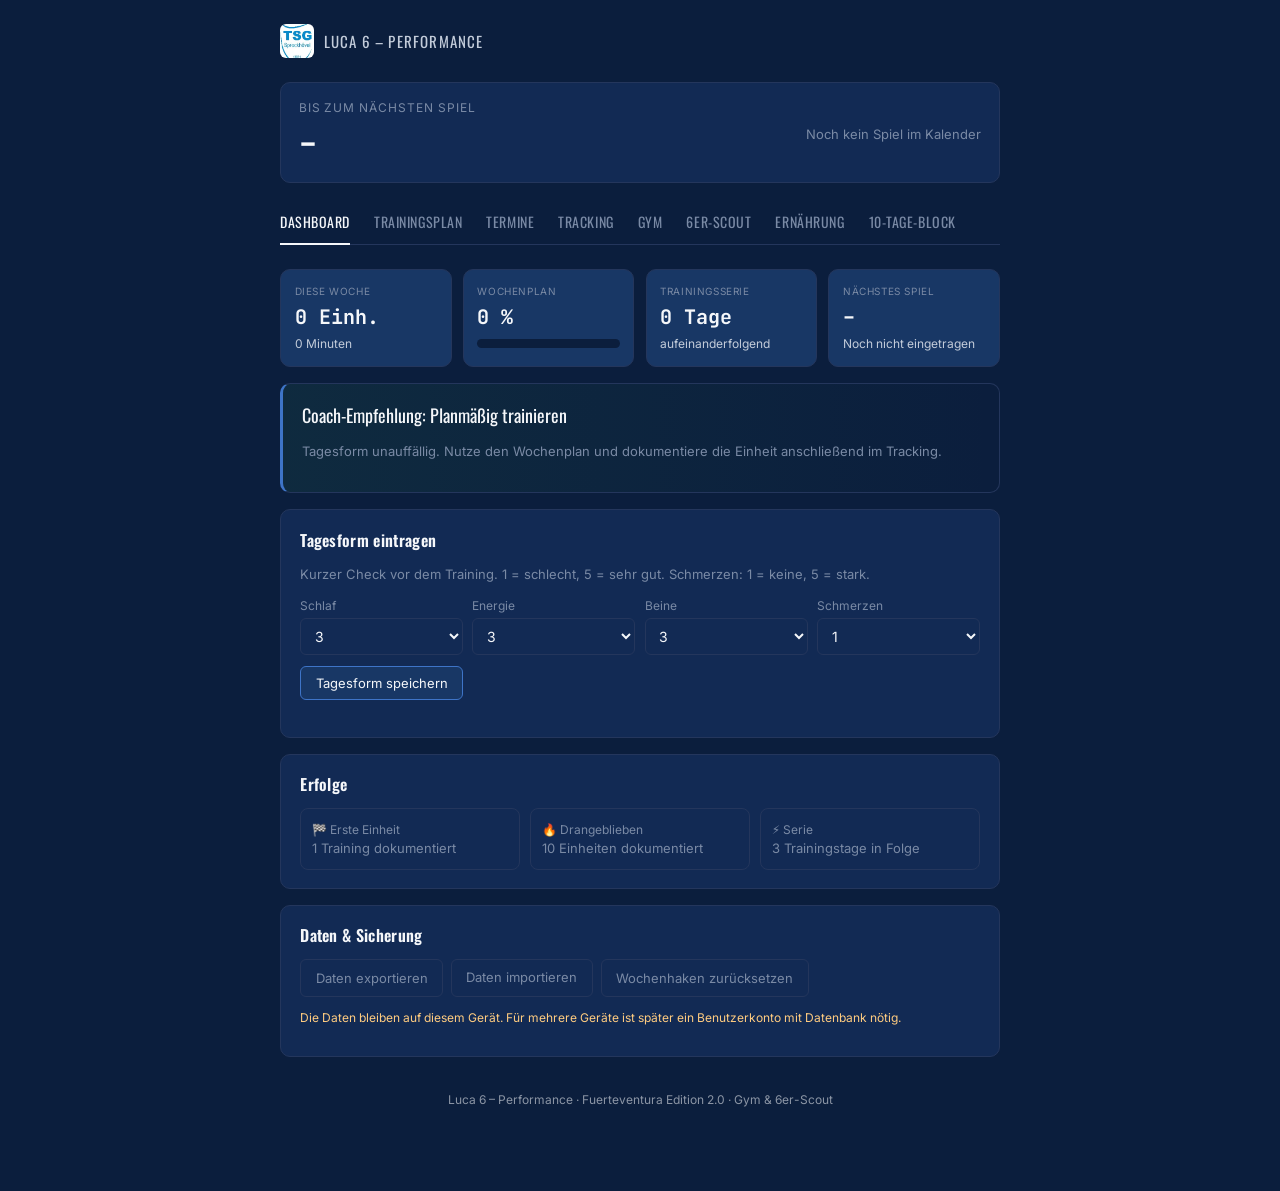
==== commit 73c83bdc: "Add files via upload" ====
--- a/index.html
+++ b/index.html
@@ -298,6 +298,31 @@
 
 
   .player-profile{display:grid;grid-template-columns:repeat(2,minmax(0,1fr));gap:10px;margin-top:12px}.profile-chip{background:rgba(255,255,255,.06);border:1px solid rgba(255,255,255,.10);padding:10px;border-radius:12px}.profile-chip b{display:block;font-size:.75rem;text-transform:uppercase;opacity:.7;margin-bottom:3px}.exercise-links{display:flex;flex-wrap:wrap;gap:7px;margin:10px 0}.video-link{display:inline-flex;align-items:center;gap:5px;padding:7px 10px;border-radius:999px;background:#e62117;color:#fff!important;text-decoration:none;font-size:.82rem;font-weight:700}.load-warning{margin:10px 0;padding:10px 12px;border-left:4px solid #ffb020;background:rgba(255,176,32,.10);border-radius:8px;font-size:.88rem}.day-goal{font-weight:700;margin:8px 0 4px}.coach-rule{font-size:.86rem;padding:10px;border-radius:10px;background:rgba(61,214,140,.10);border:1px solid rgba(61,214,140,.25)}@media(max-width:520px){.player-profile{grid-template-columns:1fr}}
+
+  /* ---- Version 2.0: Gym & 6er-Scout ---- */
+  .pro-grid{display:grid;grid-template-columns:repeat(2,minmax(0,1fr));gap:12px;margin:12px 0}
+  .pro-card{background:var(--bg-elev);border:1px solid var(--border);border-radius:var(--radius);padding:14px}
+  .pro-card h4{font-family:'Oswald',sans-serif;margin:0 0 6px;font-size:18px}
+  .tag-row{display:flex;flex-wrap:wrap;gap:6px;margin:8px 0}
+  .tag{font-size:12px;padding:4px 8px;border-radius:999px;background:var(--bg-elev-2);border:1px solid var(--border);color:var(--chalk-dim)}
+  .exercise-card{background:var(--bg-elev);border:1px solid var(--border);border-radius:var(--radius);padding:14px;margin:10px 0}
+  .exercise-top{display:flex;justify-content:space-between;gap:10px;align-items:flex-start}
+  .exercise-title{font-family:'Oswald',sans-serif;font-size:20px}
+  .exercise-meta{color:var(--chalk-dim);font-size:13px;margin:5px 0}
+  .set-row{display:grid;grid-template-columns:1fr 110px 100px;gap:8px;margin-top:10px;align-items:end}
+  .set-row label{font-size:12px;color:var(--muted)}
+  .set-row input{width:100%}
+  .primary-btn{background:var(--pitch-light);border:1px solid var(--pitch-light);color:#fff;border-radius:8px;padding:9px 12px;font-weight:700}
+  .ghost-btn{background:transparent;border:1px solid var(--border);color:var(--chalk);border-radius:8px;padding:9px 12px}
+  .scout-meter{margin:12px 0}
+  .scout-head{display:flex;justify-content:space-between;gap:10px;font-size:13px;margin-bottom:5px}
+  .meter{height:9px;border-radius:99px;background:#08162d;overflow:hidden;border:1px solid var(--border)}
+  .meter > span{display:block;height:100%;background:var(--pitch-light);border-radius:99px}
+  .session-banner{border:1px solid var(--pitch-light);background:linear-gradient(135deg,rgba(62,116,199,.20),rgba(18,42,84,.9));border-radius:var(--radius);padding:16px;margin-bottom:14px}
+  .session-banner .eyebrow{text-transform:uppercase;letter-spacing:.09em;font-size:11px;color:var(--chalk-dim)}
+  .session-banner h3{font-size:26px;margin-top:3px}
+  @media(max-width:620px){.pro-grid{grid-template-columns:1fr}.set-row{grid-template-columns:1fr 1fr}.set-row .wide{grid-column:1/-1}}
+
 </style>
 </head>
 <body>
@@ -320,6 +345,8 @@
     <button data-section="plan">Trainingsplan</button>
     <button data-section="termine">Termine</button>
     <button data-section="tracking">Tracking</button>
+    <button data-section="gym">Gym</button>
+    <button data-section="scout">6er-Scout</button>
     <button data-section="ernaehrung">Ernährung</button>
     <button data-section="fuerte">10-Tage-Block</button>
   </div>
@@ -328,6 +355,8 @@
   <div id="sectionPlan" style="display:none;"></div>
   <div id="sectionTermine" style="display:none;"></div>
   <div id="sectionTracking" style="display:none;"></div>
+  <div id="sectionGym" style="display:none;"></div>
+  <div id="sectionScout" style="display:none;"></div>
   <div id="sectionErnaehrung" style="display:none;"></div>
   <div id="sectionFuerte" style="display:none;"></div>
 
@@ -1118,6 +1147,77 @@
     target.appendChild(listCard);
   }
 
+  var GYM_LIBRARY = [
+    {id:"split", name:"Bulgarian Split Squat", focus:"Einbeinkraft · Stabilität · Zweikampf", dose:"3 × 6–8 je Seite", rest:"90–120 s", cue:"Vorderer Fuß fest, Knie stabil, kontrolliert absenken und kräftig hoch.", q:"E3 Rehab Bulgarian split squat technique"},
+    {id:"nordic", name:"Nordic Hamstring", focus:"Hamstrings · Sprintschutz", dose:"3 × 4–6", rest:"120 s", cue:"Körper als Linie halten und die Abwärtsbewegung maximal kontrollieren.", q:"E3 Rehab Nordic hamstring curl technique"},
+    {id:"copenhagen", name:"Copenhagen Plank", focus:"Adduktoren · Richtungswechsel", dose:"3 × 20–30 s je Seite", rest:"60 s", cue:"Hüfte hochhalten, Becken nicht nach hinten drehen.", q:"E3 Rehab Copenhagen plank technique"},
+    {id:"trap", name:"Trap-Bar Deadlift", focus:"Ganzkörperkraft · Antritt", dose:"4 × 4–6", rest:"150 s", cue:"Rumpf fest, Boden wegdrücken, keine Maximalversuche im Urlaub.", q:"trap bar deadlift technique athletes"},
+    {id:"hip", name:"Hip Thrust", focus:"Gesäßkraft · Beschleunigung", dose:"3 × 6–8", rest:"90 s", cue:"Rippen unten, oben kurz Spannung halten, nicht ins Hohlkreuz.", q:"hip thrust technique athletes"},
+    {id:"calf", name:"Soleus-Wadenheben", focus:"Bremsen · Fußgelenk · Laufökonomie", dose:"3 × 10–12", rest:"60 s", cue:"Knie gebeugt halten und über den gesamten Bewegungsweg arbeiten.", q:"bent knee soleus calf raise technique"},
+    {id:"pull", name:"Klimmzug / Latzug", focus:"Oberkörper · Robustheit", dose:"3 × 6–10", rest:"90 s", cue:"Schulterblätter zuerst setzen, ohne Schwung ziehen.", q:"pull up proper form tutorial"},
+    {id:"pallof", name:"Pallof Press", focus:"Core · Zweikampf · Passstabilität", dose:"3 × 8–10 je Seite", rest:"45–60 s", cue:"Becken und Brustbein bleiben gerade, Kabel kontrolliert führen.", q:"Pallof press technique E3 Rehab"}
+  ];
+
+  function ensurePerformanceState(){
+    if(!state.performance) state.performance = {};
+    if(!state.performance.gym) state.performance.gym = {};
+    if(!state.performance.scout) state.performance.scout = {scan:3, pass:4, duel:4, speed:3, recovery:4};
+  }
+
+  function renderGym(){
+    ensurePerformanceState();
+    var target=id("sectionGym"); target.innerHTML="";
+    var intro=document.createElement("div"); intro.className="session-banner";
+    intro.innerHTML='<div class="eyebrow">Athletik für den defensiven Spielmacher</div><h3>Gym · Qualität vor Gewicht</h3><p class="muted">Die Einheiten unterstützen Antritt, Zweikampfstabilität und Verletzungsprophylaxe. Für Luca als 2009er Jungjahrgang gilt: saubere Technik, keine erzwungenen Maximalgewichte und bei Schmerzen sofort stoppen.</p>';
+    target.appendChild(intro);
+    GYM_LIBRARY.forEach(function(ex){
+      var saved=state.performance.gym[ex.id]||{};
+      var card=document.createElement("div"); card.className="exercise-card";
+      card.innerHTML='<div class="exercise-top"><div><div class="exercise-title">'+esc(ex.name)+'</div><div class="exercise-meta">'+esc(ex.focus)+' · Vorgabe: '+esc(ex.dose)+' · Pause '+esc(ex.rest)+'</div></div><a class="video-link" target="_blank" rel="noopener noreferrer" href="https://www.youtube.com/results?search_query='+encodeURIComponent(ex.q)+'">▶ Technik</a></div><p>'+esc(ex.cue)+'</p>';
+      var row=document.createElement("div"); row.className="set-row";
+      row.innerHTML='<div class="wide"><label>Notiz / Ausführung</label><input type="text" data-f="note" placeholder="z. B. sauber, leicht, schwer" value="'+esc(saved.note||'')+'"></div><div><label>Gewicht kg</label><input type="number" inputmode="decimal" data-f="weight" value="'+esc(saved.weight||'')+'"></div><div><label>RPE 1–10</label><input type="number" min="1" max="10" data-f="rpe" value="'+esc(saved.rpe||'')+'"></div>';
+      row.querySelectorAll('input').forEach(function(inp){inp.addEventListener('change',function(){if(!state.performance.gym[ex.id]) state.performance.gym[ex.id]={}; state.performance.gym[ex.id][inp.getAttribute('data-f')]=inp.value; saveState();});});
+      card.appendChild(row); target.appendChild(card);
+    });
+  }
+
+  var SCOUT_ITEMS = [
+    {id:"scan",label:"Scanning vor Ballannahme",desc:"Vororientierung, Schulterblick und offene Stellung."},
+    {id:"pass",label:"Passqualität unter Druck",desc:"Scharfe flache Pässe, richtiger Fuß und passende Entscheidung."},
+    {id:"duel",label:"Zweikampf & Absicherung",desc:"Körperposition, Timing und Raum hinter dem Ball schützen."},
+    {id:"speed",label:"Antritt & wiederholte Sprints",desc:"Erste 5–10 Meter und erneute Aktionen nach kurzer Pause."},
+    {id:"recovery",label:"Regeneration & Verfügbarkeit",desc:"Schlaf, Energie, Muskelgefühl und konstante Trainingsfähigkeit."}
+  ];
+
+  function scoutSummary(vals){
+    var total=0; SCOUT_ITEMS.forEach(function(x){total+=Number(vals[x.id]||0)});
+    var avg=total/SCOUT_ITEMS.length;
+    if(avg>=4.5) return "Sehr stabil – jetzt Qualität unter höherem Tempo bestätigen.";
+    if(avg>=3.5) return "Gute Basis – ein klarer Entwicklungsfokus pro Woche reicht.";
+    return "Grundlage aufbauen – Technik und Belastbarkeit vor maximaler Intensität.";
+  }
+
+  function renderScout(){
+    ensurePerformanceState();
+    var target=id("sectionScout"); target.innerHTML="";
+    var vals=state.performance.scout;
+    var intro=document.createElement("div"); intro.className="session-banner";
+    intro.innerHTML='<div class="eyebrow">Positionsprofil · Nummer 6</div><h3>Bundesliga-orientierter 6er-Scout</h3><p class="muted">Keine erfundene Profi-Norm, sondern Lucas persönliches Entwicklungsprofil. Nach Training oder Spiel bewertet ihr gemeinsam fünf Merkmale von 1 bis 5.</p><div class="coach-rule"><b>Coach-Auswertung:</b> '+esc(scoutSummary(vals))+'</div>';
+    target.appendChild(intro);
+    SCOUT_ITEMS.forEach(function(item){
+      var val=Math.max(1,Math.min(5,Number(vals[item.id]||3)));
+      var card=document.createElement("div"); card.className="pro-card";
+      card.innerHTML='<div class="scout-head"><div><b>'+esc(item.label)+'</b><div class="muted">'+esc(item.desc)+'</div></div><span class="mono">'+val+'/5</span></div><div class="meter"><span style="width:'+(val*20)+'%"></span></div>';
+      var select=document.createElement("select");
+      [1,2,3,4,5].forEach(function(n){var o=document.createElement("option");o.value=n;o.textContent=n+" / 5";if(n===val)o.selected=true;select.appendChild(o)});
+      select.addEventListener("change",function(){vals[item.id]=Number(select.value);saveState();renderScout();});
+      card.appendChild(select); target.appendChild(card);
+    });
+    var focus=document.createElement("div"); focus.className="card";
+    focus.innerHTML='<h3>Wochenauftrag für Luca</h3><div class="pro-grid"><div class="pro-card"><h4>Mit Ball</h4><p>Vor jeder Ballannahme mindestens einen klaren Schulterblick. Bei Passformen bewusst offen zum Spielfeld stehen.</p></div><div class="pro-card"><h4>Gegen den Ball</h4><p>Ersten Schritt nach Ballverlust sofort nach vorne oder in den Passweg – nicht stehen bleiben.</p></div><div class="pro-card"><h4>Athletik</h4><p>Kurze Antritte mit voller Qualität. Abbrechen, sobald Zeiten oder Technik deutlich schlechter werden.</p></div><div class="pro-card"><h4>Spielintelligenz</h4><p>Nach jeder Einheit eine Szene notieren: gute Entscheidung, Alternative und nächster Lernpunkt.</p></div></div>';
+    target.appendChild(focus);
+  }
+
   function renderAll(){
     if(!state.sohn){ state = defaultState(); }
     normalizePlan(state.sohn);
@@ -1127,6 +1227,8 @@
     renderPlan();
     renderTermine();
     renderTracking();
+    renderGym();
+    renderScout();
     renderErnaehrung();
     renderFuerte();
   }
@@ -1142,6 +1244,8 @@
         id("sectionPlan").style.display = currentSection === "plan" ? "" : "none";
         id("sectionTermine").style.display = currentSection === "termine" ? "" : "none";
         id("sectionTracking").style.display = currentSection === "tracking" ? "" : "none";
+        id("sectionGym").style.display = currentSection === "gym" ? "" : "none";
+        id("sectionScout").style.display = currentSection === "scout" ? "" : "none";
         id("sectionErnaehrung").style.display = currentSection === "ernaehrung" ? "" : "none";
         id("sectionFuerte").style.display = currentSection === "fuerte" ? "" : "none";
       });
@@ -1157,7 +1261,7 @@
 
 })();
 </script>
-<div style="text-align:center;opacity:.55;font-size:.75rem;padding:18px">Luca 6 – Performance · Fuerteventura Edition 1.0</div>
+<div style="text-align:center;opacity:.55;font-size:.75rem;padding:18px">Luca 6 – Performance · Fuerteventura Edition 2.0 · Gym & 6er-Scout</div>
 
 <script>
 if ("serviceWorker" in navigator) {
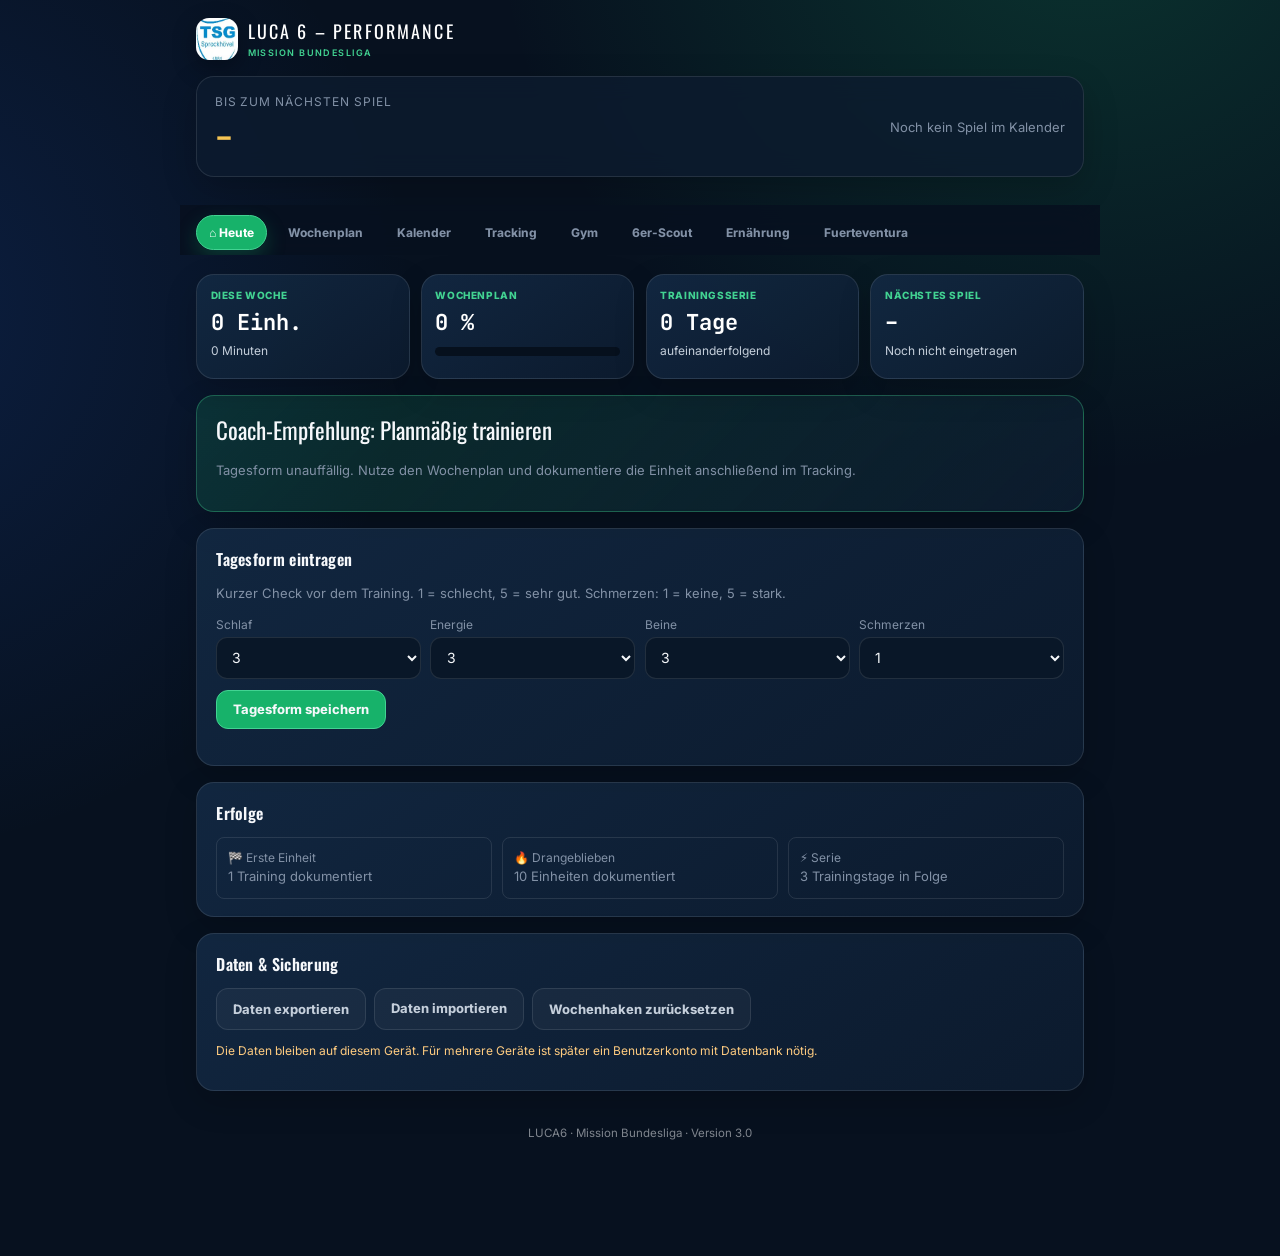
==== commit 7e79c942: "Add files via upload" ====
--- a/index.html
+++ b/index.html
@@ -3,11 +3,11 @@
 <head>
 <meta charset="UTF-8">
 <meta name="viewport" content="width=device-width, initial-scale=1.0, viewport-fit=cover">
-<title>Luca 6 – Performance</title>
+<title>LUCA6 – Mission Bundesliga</title>
 <meta name="mobile-web-app-capable" content="yes">
 <meta name="apple-mobile-web-app-capable" content="yes">
 <meta name="apple-mobile-web-app-status-bar-style" content="black-translucent">
-<meta name="apple-mobile-web-app-title" content="Luca 6 – Performance">
+<meta name="apple-mobile-web-app-title" content="LUCA6">
 <meta name="theme-color" content="#0B1E3D">
 <link rel="apple-touch-icon" href="icon-192.png">
 <link rel="manifest" href="manifest.webmanifest">
@@ -323,6 +323,42 @@
   .session-banner h3{font-size:26px;margin-top:3px}
   @media(max-width:620px){.pro-grid{grid-template-columns:1fr}.set-row{grid-template-columns:1fr 1fr}.set-row .wide{grid-column:1/-1}}
 
+
+  /* ===== LUCA6 · Mission Bundesliga · Redesign 3.0 ===== */
+  :root{
+    --bg:#07111f;--bg-elev:#0d1c2f;--bg-elev-2:#132943;--pitch:#17b26a;
+    --pitch-light:#42d392;--chalk:#f6f8fb;--chalk-dim:#c5cfdb;--muted:#8291a6;
+    --amber:#f6c453;--border:rgba(255,255,255,.10);--radius:18px;
+  }
+  body{background:
+    radial-gradient(circle at 85% -10%,rgba(23,178,106,.22),transparent 34%),
+    radial-gradient(circle at -10% 25%,rgba(36,99,235,.17),transparent 32%),var(--bg);
+    padding-bottom:96px}
+  .wrap{max-width:920px;padding:calc(1.1rem + env(safe-area-inset-top)) 1rem 0}
+  .topbar{margin-bottom:1rem}.brand .logo{width:42px;height:42px;border-radius:13px;box-shadow:0 8px 24px rgba(0,0,0,.3)}
+  .brand span{font-size:18px;color:#fff;letter-spacing:.12em}.brand span::after{content:'MISSION BUNDESLIGA';display:block;font:600 9px/1.3 Inter,sans-serif;color:var(--pitch-light);letter-spacing:.16em;margin-top:2px}
+  .profiles{display:none}
+  .mission-hero{position:relative;overflow:hidden;border:1px solid rgba(66,211,146,.35);border-radius:24px;padding:22px 20px;margin-bottom:16px;background:linear-gradient(135deg,rgba(23,178,106,.22),rgba(13,28,47,.96) 55%,rgba(36,99,235,.20));box-shadow:0 18px 50px rgba(0,0,0,.28)}
+  .mission-hero:after{content:'6';position:absolute;right:12px;top:-35px;font:700 150px/1 Oswald,sans-serif;color:rgba(255,255,255,.055)}
+  .mission-kicker{font-size:11px;letter-spacing:.16em;text-transform:uppercase;color:var(--pitch-light);font-weight:800}
+  .mission-hero h1{font-size:clamp(30px,8vw,52px);line-height:1;margin:7px 0 9px}.mission-hero p{margin:0;color:var(--chalk-dim);max-width:600px;font-size:14px}
+  .mission-tags{display:flex;flex-wrap:wrap;gap:7px;margin-top:14px}.mission-tags span{font-size:11px;font-weight:700;padding:6px 9px;border-radius:999px;background:rgba(255,255,255,.07);border:1px solid var(--border)}
+  .scoreboard{border-radius:18px;background:rgba(13,28,47,.82);backdrop-filter:blur(12px);box-shadow:0 12px 35px rgba(0,0,0,.20)}
+  .section-nav{position:sticky;top:0;z-index:20;background:rgba(7,17,31,.88);backdrop-filter:blur(16px);margin:0 -1rem 1.2rem;padding:10px 1rem 5px;overflow-x:auto;gap:8px;border:0;scrollbar-width:none}
+  .section-nav::-webkit-scrollbar{display:none}.section-nav button{padding:9px 12px;margin:0;border:1px solid transparent;border-radius:999px;font-family:Inter,sans-serif;font-size:12px;font-weight:750;letter-spacing:0;text-transform:none;white-space:nowrap}
+  .section-nav button.active{background:var(--pitch);border-color:var(--pitch-light);color:white;box-shadow:0 8px 20px rgba(23,178,106,.25)}
+  .card,.pro-card,.exercise-card,.dash-card{background:linear-gradient(145deg,rgba(19,41,67,.90),rgba(13,28,47,.90));border-color:var(--border);box-shadow:0 12px 32px rgba(0,0,0,.18)}
+  .dashboard-grid{grid-template-columns:repeat(4,1fr)}.dash-card{border-radius:18px;min-height:105px}.dash-card .big{color:#fff;font-size:22px}.dash-card .kicker{color:var(--pitch-light);font-weight:800}
+  .coach-box{border-left:0;border:1px solid rgba(66,211,146,.35);background:linear-gradient(135deg,rgba(23,178,106,.18),rgba(13,28,47,.9))}.coach-title{font-size:23px}
+  .btn,.primary-btn{background:var(--pitch);border-color:var(--pitch-light);border-radius:12px;font-weight:750;padding:.65rem 1rem}.btn:hover,.primary-btn:hover{background:#13985b}.btn.subtle,.ghost-btn{background:rgba(255,255,255,.04);border-color:var(--border);color:var(--chalk-dim)}
+  input,select,textarea{border-radius:11px;background:#091728;padding:.65rem .7rem}
+  .session-banner{border-radius:22px;background:linear-gradient(135deg,rgba(23,178,106,.20),rgba(13,28,47,.95));border-color:rgba(66,211,146,.35)}
+  .session-banner h3{font-size:30px}.video-link{background:#ff0033;box-shadow:0 7px 18px rgba(255,0,51,.20)}
+  .progress-bar,.meter{background:#06101d}.progress-bar span,.meter>span{background:linear-gradient(90deg,var(--pitch),var(--pitch-light))}
+  .achievement.unlocked{border-color:rgba(246,196,83,.55);background:rgba(246,196,83,.08)}
+  .app-version{text-align:center;opacity:.5;font-size:.72rem;padding:18px}
+  @media(max-width:700px){.dashboard-grid{grid-template-columns:repeat(2,1fr)}.mission-hero{padding:19px 17px}.section-nav{position:sticky}.scoreboard{padding:.9rem}.card{padding:1rem}.exercise-top{flex-direction:column}.video-link{align-self:flex-start}}
+
 </style>
 </head>
 <body>
@@ -341,14 +377,14 @@
   </div>
 
   <div class="section-nav" id="sectionNav">
-    <button data-section="dashboard" class="active">Dashboard</button>
-    <button data-section="plan">Trainingsplan</button>
-    <button data-section="termine">Termine</button>
+    <button data-section="dashboard" class="active">⌂ Heute</button>
+    <button data-section="plan">Wochenplan</button>
+    <button data-section="termine">Kalender</button>
     <button data-section="tracking">Tracking</button>
     <button data-section="gym">Gym</button>
     <button data-section="scout">6er-Scout</button>
     <button data-section="ernaehrung">Ernährung</button>
-    <button data-section="fuerte">10-Tage-Block</button>
+    <button data-section="fuerte">Fuerteventura</button>
   </div>
 
   <div id="sectionDashboard"></div>
@@ -1261,7 +1297,7 @@
 
 })();
 </script>
-<div style="text-align:center;opacity:.55;font-size:.75rem;padding:18px">Luca 6 – Performance · Fuerteventura Edition 2.0 · Gym & 6er-Scout</div>
+<div class="app-version">LUCA6 · Mission Bundesliga · Version 3.0</div>
 
 <script>
 if ("serviceWorker" in navigator) {
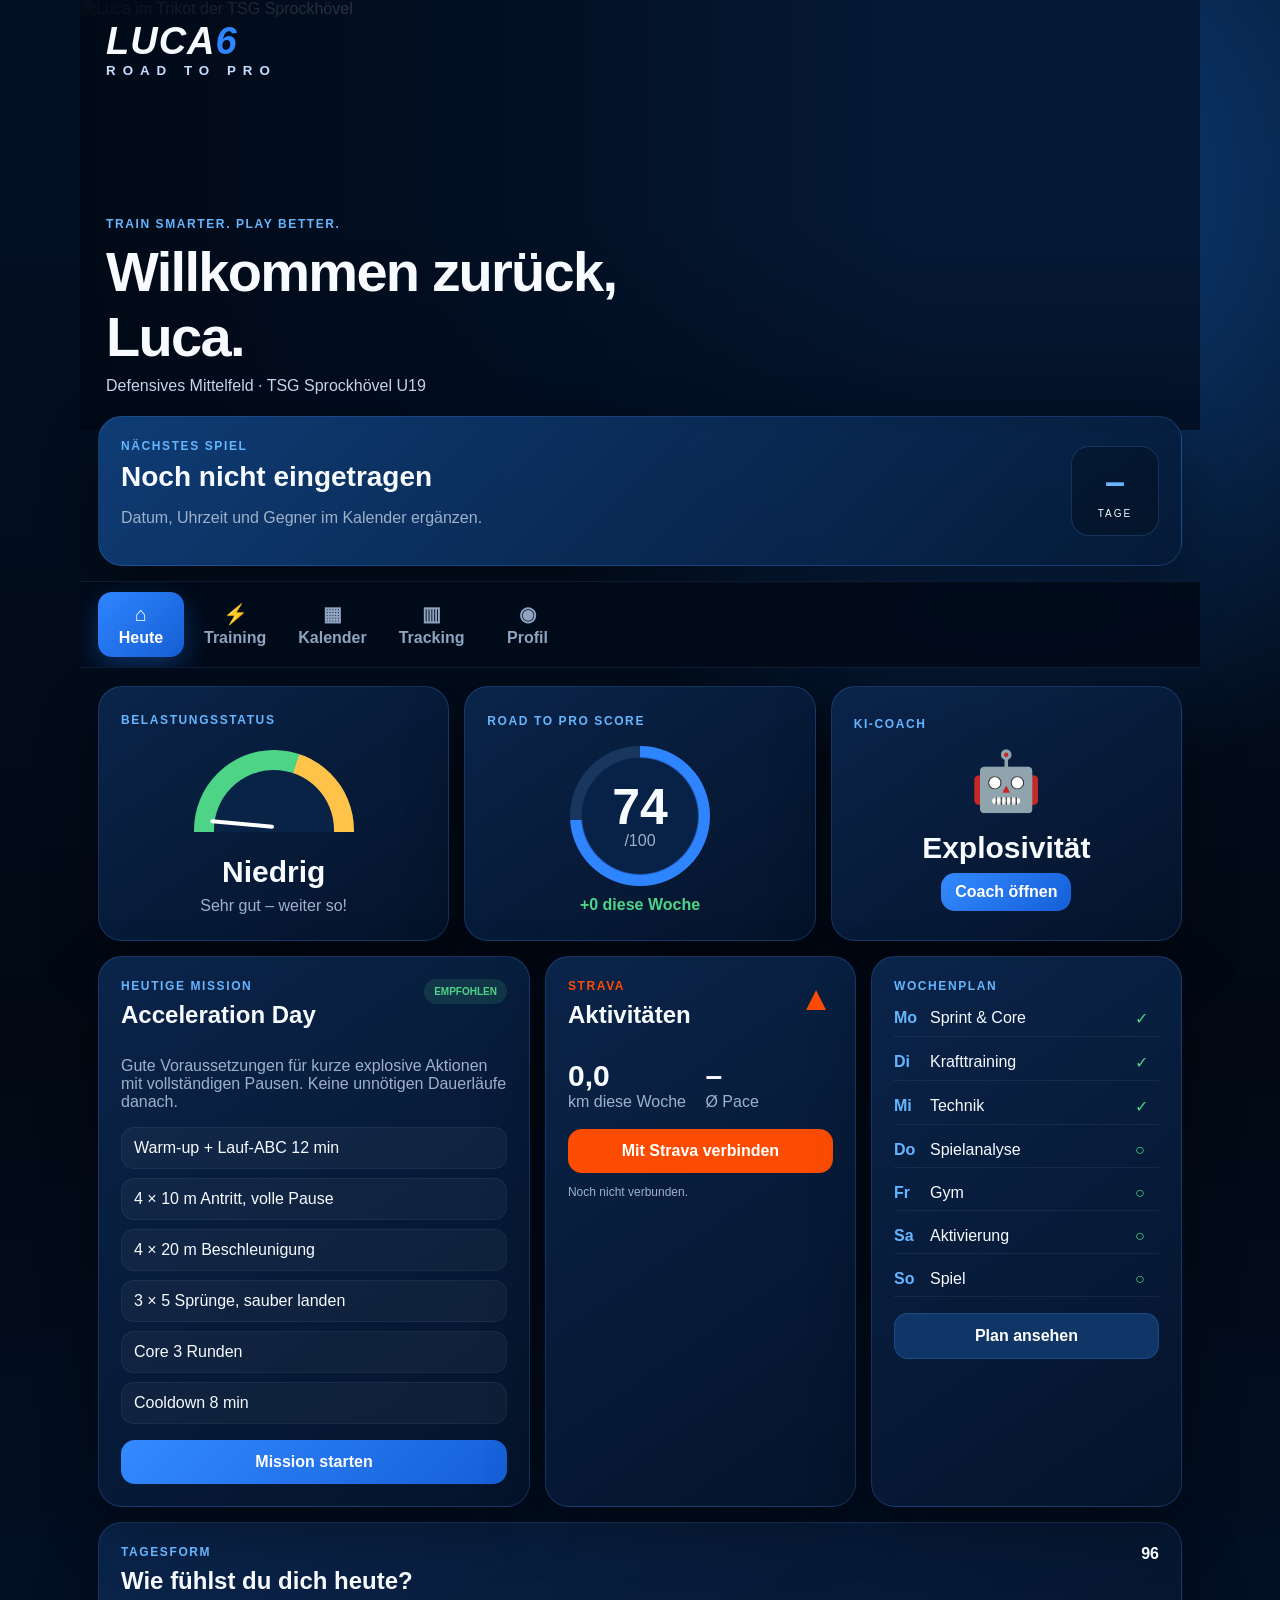
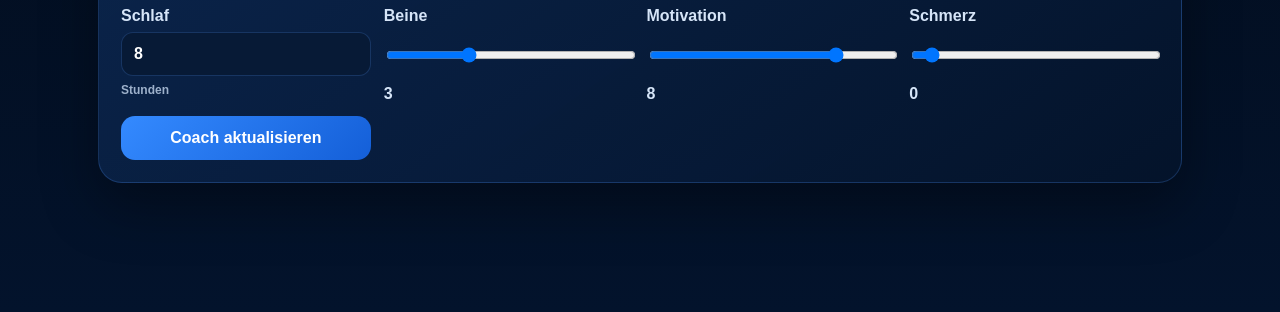
==== commit 0f191b59: "Add files via upload" ====
--- a/index.html
+++ b/index.html
@@ -1,1310 +1,155 @@
-<!DOCTYPE html>
+<!doctype html>
 <html lang="de">
 <head>
-<meta charset="UTF-8">
-<meta name="viewport" content="width=device-width, initial-scale=1.0, viewport-fit=cover">
-<title>LUCA6 – Mission Bundesliga</title>
-<meta name="mobile-web-app-capable" content="yes">
-<meta name="apple-mobile-web-app-capable" content="yes">
-<meta name="apple-mobile-web-app-status-bar-style" content="black-translucent">
-<meta name="apple-mobile-web-app-title" content="LUCA6">
-<meta name="theme-color" content="#0B1E3D">
-<link rel="apple-touch-icon" href="icon-192.png">
-<link rel="manifest" href="manifest.webmanifest">
-<link rel="preconnect" href="https://fonts.googleapis.com">
-<link rel="preconnect" href="https://fonts.gstatic.com" crossorigin>
-<link href="https://fonts.googleapis.com/css2?family=Oswald:wght@500;600;700&family=Inter:wght@400;500;600&family=JetBrains+Mono:wght@500;700&display=swap" rel="stylesheet">
-<style>
-  :root{
-    --bg: #0B1E3D;
-    --bg-elev: #122A54;
-    --bg-elev-2: #183765;
-    --pitch: #1D4E9B;
-    --pitch-light: #3E74C7;
-    --chalk: #F5F7FA;
-    --chalk-dim: #C3CCDA;
-    --muted: #7A8AA5;
-    --amber: #F5F7FA;
-    --amber-dim: #5A6B87;
-    --red: #C0483B;
-    --border: #24365C;
-    --radius: 10px;
-  }
-  *{box-sizing:border-box;}
-  html,body{margin:0;padding:0;}
-  body{
-    background: var(--bg);
-    color: var(--chalk);
-    font-family: 'Inter', system-ui, sans-serif;
-    line-height: 1.5;
-    min-height: 100vh;
-    padding-bottom: 4rem;
-  }
-  h1,h2,h3{
-    font-family: 'Oswald', sans-serif;
-    font-weight: 600;
-    letter-spacing: 0.02em;
-    margin: 0;
-  }
-  .mono{ font-family: 'JetBrains Mono', monospace; }
-  a{ color: var(--amber); }
-  button{
-    font-family: 'Inter', sans-serif;
-    cursor: pointer;
-  }
-  input, select, textarea{
-    font-family: 'Inter', sans-serif;
-    background: var(--bg-elev);
-    border: 1px solid var(--border);
-    color: var(--chalk);
-    border-radius: 6px;
-    padding: 0.5rem 0.6rem;
-    font-size: 14px;
-  }
-  input:focus, select:focus, textarea:focus, button:focus-visible{
-    outline: 2px solid var(--amber);
-    outline-offset: 1px;
-  }
-  ::placeholder{ color: var(--muted); }
-
-  .wrap{ max-width: 760px; margin: 0 auto; padding: 1.5rem 1.25rem 0; }
-
-  /* ---- Kopfbereich / Profilwahl ---- */
-  .topbar{
-    display:flex; align-items:center; justify-content: space-between;
-    margin-bottom: 1.5rem;
-  }
-  .brand{ display:flex; align-items:center; gap:0.6rem; }
-  .brand .dot{ width:10px; height:10px; border-radius:50%; background: var(--amber); }
-  .brand .logo{ width:34px; height:34px; border-radius:6px; display:block; }
-  .brand span{ font-family:'Oswald', sans-serif; font-size: 15px; letter-spacing: 0.08em; text-transform: uppercase; color: var(--chalk-dim); }
-
-  .profiles{ display:flex; gap:0.5rem; margin-bottom: 1.5rem; }
-  .profile-tab{
-    flex:1;
-    background: var(--bg-elev);
-    border: 1px solid var(--border);
-    border-radius: var(--radius);
-    padding: 0.9rem 1rem;
-    text-align: left;
-    color: var(--chalk-dim);
-    transition: none;
-  }
-  .profile-tab .num{
-    font-family:'JetBrains Mono', monospace;
-    font-size: 22px; font-weight:700;
-    color: var(--muted);
-    display:block;
-    margin-bottom: 2px;
-  }
-  .profile-tab .name{ font-family:'Oswald', sans-serif; font-size: 16px; color: var(--chalk-dim); }
-  .profile-tab.active{
-    border-color: var(--pitch-light);
-    background: var(--bg-elev-2);
-  }
-  .profile-tab.active .num{ color: var(--amber); }
-  .profile-tab.active .name{ color: var(--chalk); }
-
-  /* ---- Anstoss-Uhr / Countdown ---- */
-  .scoreboard{
-    background: var(--bg-elev);
-    border: 1px solid var(--border);
-    border-radius: var(--radius);
-    padding: 1rem 1.1rem;
-    display:flex; align-items:center; justify-content: space-between;
-    gap: 1rem;
-    margin-bottom: 1.75rem;
-    flex-wrap: wrap;
-  }
-  .scoreboard .label{ font-size: 12px; text-transform: uppercase; letter-spacing: 0.08em; color: var(--muted); margin-bottom: 4px; }
-  .scoreboard .count{ font-family:'JetBrains Mono', monospace; font-size: 30px; font-weight:700; color: var(--amber); }
-  .scoreboard .count small{ font-size: 14px; color: var(--chalk-dim); font-weight: 500; margin-left: 6px; }
-  .scoreboard .set-date{ display:flex; align-items:center; gap:0.5rem; }
-  .scoreboard input[type=date]{ font-size: 13px; padding: 0.4rem 0.5rem; }
-
-  /* ---- Sektionen / Tabs ---- */
-  .section-nav{
-    display:flex; gap: 1.5rem;
-    border-bottom: 1px solid var(--border);
-    margin-bottom: 1.5rem;
-  }
-  .section-nav button{
-    background:none; border:none; color: var(--muted);
-    font-family:'Oswald', sans-serif; font-size: 14px; letter-spacing: 0.04em; text-transform: uppercase;
-    padding: 0 0 0.7rem;
-    border-bottom: 2px solid transparent;
-    margin-bottom: -1px;
-  }
-  .section-nav button.active{
-    color: var(--chalk);
-    border-bottom-color: var(--amber);
-  }
-
-  .card{
-    background: var(--bg-elev);
-    border: 1px solid var(--border);
-    border-radius: var(--radius);
-    padding: 1.1rem 1.2rem;
-    margin-bottom: 1rem;
-  }
-  .card h3{ font-size: 16px; margin-bottom: 0.75rem; color: var(--chalk); }
-  .muted{ color: var(--muted); font-size: 13px; }
-
-  /* ---- Trainingsplan ---- */
-  .day-block{ margin-bottom: 0.9rem; }
-  .day-title{
-    font-family:'Oswald', sans-serif; font-size: 13px; text-transform: uppercase;
-    letter-spacing: 0.06em; color: var(--pitch-light); margin-bottom: 0.4rem;
-  }
-  .exercise-row{
-    display:flex; align-items:center; gap: 0.6rem;
-    padding: 0.4rem 0; border-bottom: 1px solid var(--border);
-  }
-  .exercise-row:last-child{ border-bottom: none; }
-  .exercise-row input[type=checkbox]{
-    width: 18px; height: 18px; accent-color: var(--pitch-light); flex-shrink:0;
-  }
-  .exercise-row .ex-text{ flex:1; font-size: 14px; }
-  .exercise-row.done .ex-text{ color: var(--muted); text-decoration: line-through; }
-  .exercise-row button.del{
-    background:none; border:none; color: var(--muted); font-size: 16px; line-height:1; padding: 2px 4px;
-  }
-  .exercise-row button.del:hover{ color: var(--red); }
-  .add-ex{ display:flex; gap: 0.5rem; margin-top: 0.5rem; }
-  .add-ex input{ flex:1; }
-  .btn{
-    background: var(--bg-elev-2); border: 1px solid var(--pitch-light);
-    color: var(--chalk); border-radius: 6px; padding: 0.5rem 0.9rem; font-size: 13px;
-  }
-  .btn:hover{ background: var(--pitch); }
-  .btn.small{ padding: 0.35rem 0.6rem; font-size: 12px; }
-  .btn.subtle{ background:none; border-color: var(--border); color: var(--muted); }
-
-  /* ---- Tracking ---- */
-  .stat-grid{ display:grid; grid-template-columns: repeat(3,1fr); gap: 0.7rem; margin-bottom: 1rem; }
-  .stat{
-    background: var(--bg-elev-2); border-radius: var(--radius); padding: 0.8rem;
-    text-align:center;
-  }
-  .stat .val{ font-family:'JetBrains Mono', monospace; font-size: 22px; font-weight:700; color: var(--amber); }
-  .stat .lbl{ font-size: 11px; text-transform:uppercase; letter-spacing:0.05em; color: var(--muted); margin-top:2px; }
-
-  .log-form{ display:grid; grid-template-columns: 1fr 1fr; gap: 0.6rem; margin-bottom: 0.5rem; }
-  .log-form .full{ grid-column: 1 / -1; }
-  .log-form label{ font-size: 12px; color: var(--muted); display:block; margin-bottom: 3px; }
-  input[type=range]{ width:100%; accent-color: var(--amber); }
-
-  .log-entry{
-    display:flex; align-items:flex-start; justify-content: space-between; gap: 0.75rem;
-    padding: 0.6rem 0; border-bottom: 1px solid var(--border);
-  }
-  .log-entry:last-child{ border-bottom:none; }
-  .log-entry .le-main{ font-size: 14px; }
-  .log-entry .le-date{ color: var(--muted); font-size: 12px; margin-right: 0.5rem; }
-  .log-entry .le-note{ color: var(--chalk-dim); font-size: 13px; margin-top: 2px; }
-  .log-entry button.del{ background:none; border:none; color: var(--muted); font-size: 15px; }
-  .log-entry button.del:hover{ color: var(--red); }
-
-  /* ---- Ernaehrung ---- */
-  .nutri-block{ margin-bottom: 0.9rem; }
-  .nutri-block .when{
-    font-family:'Oswald', sans-serif; font-size: 13px; color: var(--amber);
-    text-transform: uppercase; letter-spacing: 0.05em; margin-bottom: 0.3rem;
-  }
-  .nutri-block ul{ margin: 0; padding-left: 1.1rem; font-size: 14px; color: var(--chalk-dim); }
-  .nutri-block li{ margin-bottom: 0.25rem; }
-
-  .empty{ color: var(--muted); font-size: 13px; padding: 0.5rem 0; }
-
-  /* ---- 10-Tage-Block ---- */
-  .fuerte-day.is-done{ border-color: var(--pitch-light); }
-  .fd-head{ display:flex; align-items:baseline; gap:0.6rem; flex-wrap:wrap; margin-bottom:0.6rem; }
-  .fd-num{ font-size:13px; font-weight:700; color: var(--pitch-light); }
-  .fd-title{ font-family:'Oswald', sans-serif; font-size:16px; color: var(--chalk); }
-  .fd-focus{ font-size:11px; text-transform:uppercase; letter-spacing:0.05em; color: var(--muted); border:1px solid var(--border); border-radius:20px; padding:2px 8px; }
-  .fd-list{ margin:0 0 0.6rem; padding-left:1.1rem; font-size:14px; color: var(--chalk-dim); }
-  .fd-list li{ margin-bottom:0.3rem; line-height:1.45; }
-  .fd-note{ font-size:13px; color: var(--pitch-light); border-left:2px solid var(--pitch-light); padding-left:0.6rem; margin-bottom:0.7rem; }
-  .fd-ctrls{ display:flex; align-items:flex-end; gap:0.8rem; flex-wrap:wrap; border-top:1px solid var(--border); padding-top:0.7rem; }
-  .fd-done{ display:flex; align-items:center; gap:0.4rem; font-size:13px; color: var(--chalk-dim); }
-  .fd-done input{ width:18px; height:18px; accent-color: var(--pitch-light); }
-  .fd-field{ display:flex; flex-direction:column; gap:2px; }
-  .fd-field label{ font-size:11px; color: var(--muted); }
-  .fd-field input{ width:170px; }
-  .fd-field.rpe input{ width:70px; }
-
-  /* ---- Scoreboard: nächstes Spiel ---- */
-  .next-match{ text-align:right; }
-  .nm-title{ font-family:'Oswald', sans-serif; font-size:15px; color: var(--chalk); }
-  .nm-meta{ font-size:12px; }
-
-  /* ---- Termine ---- */
-  .term-tools{ display:flex; flex-direction:column; gap:0.8rem; }
-  .wd-row{ display:flex; flex-wrap:wrap; gap:0.4rem; }
-  .wd-chip{ display:flex; align-items:center; gap:0.35rem; font-size:13px; color: var(--chalk-dim); border:1px solid var(--border); border-radius:20px; padding:3px 10px; cursor:pointer; }
-  .wd-chip input{ width:15px; height:15px; accent-color: var(--pitch-light); }
-  .form-grid{ display:grid; grid-template-columns:1fr 1fr; gap:0.6rem; }
-  .form-grid .full{ grid-column:1/-1; }
-  .form-grid label{ font-size:12px; color: var(--muted); display:block; margin-bottom:3px; }
-  .status{ font-size:12px; color: var(--pitch-light); min-height:14px; margin-top:0.3rem; }
-  .month-head{ font-family:'Oswald', sans-serif; font-size:13px; text-transform:uppercase; letter-spacing:0.06em; color: var(--pitch-light); margin:1rem 0 0.3rem; }
-  .ev-row{ display:flex; align-items:flex-start; gap:0.6rem; padding:0.55rem 0; border-bottom:1px solid var(--border); }
-  .ev-row:last-child{ border-bottom:none; }
-  .ev-date{ font-family:'JetBrains Mono', monospace; font-size:12px; color: var(--chalk-dim); white-space:nowrap; min-width:84px; }
-  .ev-body{ flex:1; }
-  .ev-title{ font-size:14px; color: var(--chalk); }
-  .ev-sub{ font-size:12px; color: var(--muted); margin-top:1px; }
-  .ev-badge{ font-size:10px; text-transform:uppercase; letter-spacing:0.04em; border-radius:20px; padding:2px 8px; white-space:nowrap; }
-  .b-spiel{ background: var(--pitch-light); color:#0B1E3D; }
-  .b-test{ background: var(--bg-elev-2); color: var(--chalk-dim); border:1px solid var(--pitch-light); }
-  .b-training{ border:1px solid var(--border); color: var(--muted); }
-  .b-individuell{ border:1px solid var(--border); color: var(--chalk-dim); }
-  .ev-row button.del{ background:none; border:none; color: var(--muted); font-size:15px; }
-  .ev-row button.del:hover{ color: var(--red); }
-
-  @media (max-width: 480px){
-    .log-form{ grid-template-columns: 1fr; }
-    .form-grid{ grid-template-columns: 1fr; }
-    .stat-grid{ grid-template-columns: repeat(3,1fr); }
-    .scoreboard{ flex-direction: column; align-items: flex-start; }
-    .next-match{ text-align:left; }
-  }
-
-  @media (prefers-reduced-motion: reduce){
-    *{ transition: none !important; animation: none !important; }
-  }
-
-  /* ---- Dashboard / Coach-Erweiterung ---- */
-  .dashboard-grid{display:grid;grid-template-columns:repeat(4,1fr);gap:.7rem;margin-bottom:1rem}
-  .dash-card{background:var(--bg-elev-2);border:1px solid var(--border);border-radius:var(--radius);padding:.85rem}
-  .dash-card .kicker{font-size:10px;text-transform:uppercase;letter-spacing:.06em;color:var(--muted)}
-  .dash-card .big{font-family:'JetBrains Mono',monospace;font-size:20px;font-weight:700;color:var(--amber);margin-top:3px}
-  .dash-card .small{font-size:12px;color:var(--chalk-dim);margin-top:3px}
-  .coach-box{border-left:3px solid var(--pitch-light);background:linear-gradient(90deg,rgba(52,168,83,.09),transparent)}
-  .coach-title{font-family:'Oswald',sans-serif;font-size:18px;margin-bottom:.35rem}
-  .readiness-grid{display:grid;grid-template-columns:repeat(4,1fr);gap:.6rem}
-  .readiness-grid label{font-size:12px;color:var(--muted);display:block;margin-bottom:3px}
-  .readiness-grid select,.readiness-grid input{width:100%}
-  .chart-wrap{height:210px;position:relative;margin-top:.8rem}
-  .chart-wrap canvas{width:100%;height:100%;display:block}
-  .progress-bar{height:9px;background:var(--bg);border-radius:10px;overflow:hidden;margin-top:.45rem}
-  .progress-bar span{display:block;height:100%;background:var(--pitch-light);border-radius:10px}
-  .achievement-grid{display:grid;grid-template-columns:repeat(3,1fr);gap:.6rem}
-  .achievement{padding:.7rem;border:1px solid var(--border);border-radius:8px;color:var(--muted);font-size:12px}
-  .achievement.unlocked{border-color:var(--amber);color:var(--chalk);background:rgba(255,183,3,.06)}
-  .tools-row{display:flex;gap:.5rem;flex-wrap:wrap}
-  .warning{color:#ffcc80;font-size:12px}
-  @media(max-width:700px){.dashboard-grid{grid-template-columns:repeat(2,1fr)}.readiness-grid{grid-template-columns:1fr 1fr}.achievement-grid{grid-template-columns:1fr}.section-nav{overflow-x:auto;gap:1rem;padding-bottom:2px}.section-nav button{white-space:nowrap}}
-
-
-  .player-profile{display:grid;grid-template-columns:repeat(2,minmax(0,1fr));gap:10px;margin-top:12px}.profile-chip{background:rgba(255,255,255,.06);border:1px solid rgba(255,255,255,.10);padding:10px;border-radius:12px}.profile-chip b{display:block;font-size:.75rem;text-transform:uppercase;opacity:.7;margin-bottom:3px}.exercise-links{display:flex;flex-wrap:wrap;gap:7px;margin:10px 0}.video-link{display:inline-flex;align-items:center;gap:5px;padding:7px 10px;border-radius:999px;background:#e62117;color:#fff!important;text-decoration:none;font-size:.82rem;font-weight:700}.load-warning{margin:10px 0;padding:10px 12px;border-left:4px solid #ffb020;background:rgba(255,176,32,.10);border-radius:8px;font-size:.88rem}.day-goal{font-weight:700;margin:8px 0 4px}.coach-rule{font-size:.86rem;padding:10px;border-radius:10px;background:rgba(61,214,140,.10);border:1px solid rgba(61,214,140,.25)}@media(max-width:520px){.player-profile{grid-template-columns:1fr}}
-
-  /* ---- Version 2.0: Gym & 6er-Scout ---- */
-  .pro-grid{display:grid;grid-template-columns:repeat(2,minmax(0,1fr));gap:12px;margin:12px 0}
-  .pro-card{background:var(--bg-elev);border:1px solid var(--border);border-radius:var(--radius);padding:14px}
-  .pro-card h4{font-family:'Oswald',sans-serif;margin:0 0 6px;font-size:18px}
-  .tag-row{display:flex;flex-wrap:wrap;gap:6px;margin:8px 0}
-  .tag{font-size:12px;padding:4px 8px;border-radius:999px;background:var(--bg-elev-2);border:1px solid var(--border);color:var(--chalk-dim)}
-  .exercise-card{background:var(--bg-elev);border:1px solid var(--border);border-radius:var(--radius);padding:14px;margin:10px 0}
-  .exercise-top{display:flex;justify-content:space-between;gap:10px;align-items:flex-start}
-  .exercise-title{font-family:'Oswald',sans-serif;font-size:20px}
-  .exercise-meta{color:var(--chalk-dim);font-size:13px;margin:5px 0}
-  .set-row{display:grid;grid-template-columns:1fr 110px 100px;gap:8px;margin-top:10px;align-items:end}
-  .set-row label{font-size:12px;color:var(--muted)}
-  .set-row input{width:100%}
-  .primary-btn{background:var(--pitch-light);border:1px solid var(--pitch-light);color:#fff;border-radius:8px;padding:9px 12px;font-weight:700}
-  .ghost-btn{background:transparent;border:1px solid var(--border);color:var(--chalk);border-radius:8px;padding:9px 12px}
-  .scout-meter{margin:12px 0}
-  .scout-head{display:flex;justify-content:space-between;gap:10px;font-size:13px;margin-bottom:5px}
-  .meter{height:9px;border-radius:99px;background:#08162d;overflow:hidden;border:1px solid var(--border)}
-  .meter > span{display:block;height:100%;background:var(--pitch-light);border-radius:99px}
-  .session-banner{border:1px solid var(--pitch-light);background:linear-gradient(135deg,rgba(62,116,199,.20),rgba(18,42,84,.9));border-radius:var(--radius);padding:16px;margin-bottom:14px}
-  .session-banner .eyebrow{text-transform:uppercase;letter-spacing:.09em;font-size:11px;color:var(--chalk-dim)}
-  .session-banner h3{font-size:26px;margin-top:3px}
-  @media(max-width:620px){.pro-grid{grid-template-columns:1fr}.set-row{grid-template-columns:1fr 1fr}.set-row .wide{grid-column:1/-1}}
-
-
-  /* ===== LUCA6 · Mission Bundesliga · Redesign 3.0 ===== */
-  :root{
-    --bg:#07111f;--bg-elev:#0d1c2f;--bg-elev-2:#132943;--pitch:#17b26a;
-    --pitch-light:#42d392;--chalk:#f6f8fb;--chalk-dim:#c5cfdb;--muted:#8291a6;
-    --amber:#f6c453;--border:rgba(255,255,255,.10);--radius:18px;
-  }
-  body{background:
-    radial-gradient(circle at 85% -10%,rgba(23,178,106,.22),transparent 34%),
-    radial-gradient(circle at -10% 25%,rgba(36,99,235,.17),transparent 32%),var(--bg);
-    padding-bottom:96px}
-  .wrap{max-width:920px;padding:calc(1.1rem + env(safe-area-inset-top)) 1rem 0}
-  .topbar{margin-bottom:1rem}.brand .logo{width:42px;height:42px;border-radius:13px;box-shadow:0 8px 24px rgba(0,0,0,.3)}
-  .brand span{font-size:18px;color:#fff;letter-spacing:.12em}.brand span::after{content:'MISSION BUNDESLIGA';display:block;font:600 9px/1.3 Inter,sans-serif;color:var(--pitch-light);letter-spacing:.16em;margin-top:2px}
-  .profiles{display:none}
-  .mission-hero{position:relative;overflow:hidden;border:1px solid rgba(66,211,146,.35);border-radius:24px;padding:22px 20px;margin-bottom:16px;background:linear-gradient(135deg,rgba(23,178,106,.22),rgba(13,28,47,.96) 55%,rgba(36,99,235,.20));box-shadow:0 18px 50px rgba(0,0,0,.28)}
-  .mission-hero:after{content:'6';position:absolute;right:12px;top:-35px;font:700 150px/1 Oswald,sans-serif;color:rgba(255,255,255,.055)}
-  .mission-kicker{font-size:11px;letter-spacing:.16em;text-transform:uppercase;color:var(--pitch-light);font-weight:800}
-  .mission-hero h1{font-size:clamp(30px,8vw,52px);line-height:1;margin:7px 0 9px}.mission-hero p{margin:0;color:var(--chalk-dim);max-width:600px;font-size:14px}
-  .mission-tags{display:flex;flex-wrap:wrap;gap:7px;margin-top:14px}.mission-tags span{font-size:11px;font-weight:700;padding:6px 9px;border-radius:999px;background:rgba(255,255,255,.07);border:1px solid var(--border)}
-  .scoreboard{border-radius:18px;background:rgba(13,28,47,.82);backdrop-filter:blur(12px);box-shadow:0 12px 35px rgba(0,0,0,.20)}
-  .section-nav{position:sticky;top:0;z-index:20;background:rgba(7,17,31,.88);backdrop-filter:blur(16px);margin:0 -1rem 1.2rem;padding:10px 1rem 5px;overflow-x:auto;gap:8px;border:0;scrollbar-width:none}
-  .section-nav::-webkit-scrollbar{display:none}.section-nav button{padding:9px 12px;margin:0;border:1px solid transparent;border-radius:999px;font-family:Inter,sans-serif;font-size:12px;font-weight:750;letter-spacing:0;text-transform:none;white-space:nowrap}
-  .section-nav button.active{background:var(--pitch);border-color:var(--pitch-light);color:white;box-shadow:0 8px 20px rgba(23,178,106,.25)}
-  .card,.pro-card,.exercise-card,.dash-card{background:linear-gradient(145deg,rgba(19,41,67,.90),rgba(13,28,47,.90));border-color:var(--border);box-shadow:0 12px 32px rgba(0,0,0,.18)}
-  .dashboard-grid{grid-template-columns:repeat(4,1fr)}.dash-card{border-radius:18px;min-height:105px}.dash-card .big{color:#fff;font-size:22px}.dash-card .kicker{color:var(--pitch-light);font-weight:800}
-  .coach-box{border-left:0;border:1px solid rgba(66,211,146,.35);background:linear-gradient(135deg,rgba(23,178,106,.18),rgba(13,28,47,.9))}.coach-title{font-size:23px}
-  .btn,.primary-btn{background:var(--pitch);border-color:var(--pitch-light);border-radius:12px;font-weight:750;padding:.65rem 1rem}.btn:hover,.primary-btn:hover{background:#13985b}.btn.subtle,.ghost-btn{background:rgba(255,255,255,.04);border-color:var(--border);color:var(--chalk-dim)}
-  input,select,textarea{border-radius:11px;background:#091728;padding:.65rem .7rem}
-  .session-banner{border-radius:22px;background:linear-gradient(135deg,rgba(23,178,106,.20),rgba(13,28,47,.95));border-color:rgba(66,211,146,.35)}
-  .session-banner h3{font-size:30px}.video-link{background:#ff0033;box-shadow:0 7px 18px rgba(255,0,51,.20)}
-  .progress-bar,.meter{background:#06101d}.progress-bar span,.meter>span{background:linear-gradient(90deg,var(--pitch),var(--pitch-light))}
-  .achievement.unlocked{border-color:rgba(246,196,83,.55);background:rgba(246,196,83,.08)}
-  .app-version{text-align:center;opacity:.5;font-size:.72rem;padding:18px}
-  @media(max-width:700px){.dashboard-grid{grid-template-columns:repeat(2,1fr)}.mission-hero{padding:19px 17px}.section-nav{position:sticky}.scoreboard{padding:.9rem}.card{padding:1rem}.exercise-top{flex-direction:column}.video-link{align-self:flex-start}}
-
-</style>
+  <meta charset="UTF-8" />
+  <meta name="viewport" content="width=device-width,initial-scale=1,viewport-fit=cover" />
+  <meta name="theme-color" content="#04152d" />
+  <meta name="apple-mobile-web-app-capable" content="yes" />
+  <meta name="apple-mobile-web-app-status-bar-style" content="black-translucent" />
+  <meta name="apple-mobile-web-app-title" content="LUCA6" />
+  <meta name="description" content="LUCA6 – Road to Pro: persönliche Fußball-Performance-App." />
+  <link rel="manifest" href="manifest.webmanifest" />
+  <link rel="apple-touch-icon" href="icons/icon-192.png" />
+  <link rel="stylesheet" href="styles.css" />
+  <title>LUCA6 – Road to Pro</title>
 </head>
 <body>
-<div class="wrap">
+  <div class="app-shell">
+    <header class="hero">
+      <img class="hero-photo" src="assets/luca-hero.png" alt="Luca im Trikot der TSG Sprockhövel" />
+      <div class="hero-overlay"></div>
+      <div class="hero-top">
+        <div class="logo"><strong>LUCA<span>6</span></strong><small>ROAD TO PRO</small></div>
+        <button id="installBtn" class="icon-btn hidden" aria-label="App installieren">⬇</button>
+      </div>
+      <div class="hero-copy">
+        <p>TRAIN SMARTER. PLAY BETTER.</p>
+        <h1>Willkommen zurück, Luca.</h1>
+        <span>Defensives Mittelfeld · TSG Sprockhövel U19</span>
+      </div>
+    </header>
 
-  <div class="topbar">
-    <div class="brand"><img class="logo" src="[data-uri]" alt="TSG Sprockhövel"><span>Luca 6 – Performance</span></div>
+    <main>
+      <section class="match-card panel">
+        <div>
+          <p class="eyebrow">NÄCHSTES SPIEL</p>
+          <h2 id="matchOpponent">Noch nicht eingetragen</h2>
+          <p id="matchMeta" class="muted">Datum, Uhrzeit und Gegner im Kalender ergänzen.</p>
+        </div>
+        <div class="countdown"><strong id="countdownDays">–</strong><span>TAGE</span></div>
+      </section>
+
+      <nav class="quick-nav" aria-label="Hauptnavigation">
+        <button class="nav-btn active" data-view="dashboard"><span>⌂</span>Heute</button>
+        <button class="nav-btn" data-view="training"><span>⚡</span>Training</button>
+        <button class="nav-btn" data-view="calendar"><span>▦</span>Kalender</button>
+        <button class="nav-btn" data-view="tracking"><span>▥</span>Tracking</button>
+        <button class="nav-btn" data-view="profile"><span>◉</span>Profil</button>
+      </nav>
+
+      <section id="dashboard" class="view active">
+        <div class="metric-grid">
+          <article class="panel metric readiness-panel">
+            <p class="eyebrow">BELASTUNGSSTATUS</p>
+            <div class="gauge"><i id="gaugeNeedle"></i></div>
+            <strong id="loadStatus">Niedrig</strong>
+            <span id="loadDetail">Sehr gut – weiter so!</span>
+          </article>
+          <article class="panel metric score-panel">
+            <p class="eyebrow">ROAD TO PRO SCORE</p>
+            <div class="score-ring"><strong id="proScore">74</strong><span>/100</span></div>
+            <b id="scoreTrend">+0 diese Woche</b>
+          </article>
+          <article class="panel metric coach-panel">
+            <p class="eyebrow">KI-COACH</p>
+            <div class="bot">🤖</div>
+            <strong id="coachFocus">Explosivität</strong>
+            <button class="primary small" data-view-jump="coach">Coach öffnen</button>
+          </article>
+        </div>
+
+        <div class="dashboard-grid">
+          <article class="panel mission-panel">
+            <div class="section-title"><div><p class="eyebrow">HEUTIGE MISSION</p><h2 id="missionTitle">Acceleration Day</h2></div><span id="sessionBadge" class="badge green">EMPFOHLEN</span></div>
+            <p id="missionText" class="muted"></p>
+            <ul id="sessionPlan" class="mission-list"></ul>
+            <button class="primary wide" data-view-jump="training">Mission starten</button>
+          </article>
+
+          <article class="panel strava-panel">
+            <div class="section-title"><div><p class="eyebrow orange">STRAVA</p><h2>Aktivitäten</h2></div><span class="strava-mark">▲</span></div>
+            <div class="strava-stats"><div><strong id="stravaDistance">0,0</strong><span>km diese Woche</span></div><div><strong id="stravaPace">–</strong><span>Ø Pace</span></div></div>
+            <button id="stravaConnect" class="strava-btn">Mit Strava verbinden</button>
+            <p id="stravaStatus" class="muted compact">Noch nicht verbunden.</p>
+          </article>
+
+          <article class="panel week-panel">
+            <p class="eyebrow">WOCHENPLAN</p>
+            <div id="weekPlan" class="week-list"></div>
+            <button class="secondary wide" data-view-jump="calendar">Plan ansehen</button>
+          </article>
+        </div>
+
+        <article class="panel checkin-panel">
+          <div class="section-title"><div><p class="eyebrow">TAGESFORM</p><h2>Wie fühlst du dich heute?</h2></div><strong id="readinessValue">82</strong></div>
+          <form id="checkinForm" class="checkin-grid">
+            <label>Schlaf<input id="sleep" type="number" min="0" max="12" step="0.5" value="8"><span>Stunden</span></label>
+            <label>Beine<input id="soreness" type="range" min="0" max="10" value="3"><output id="sorenessOut">3</output></label>
+            <label>Motivation<input id="motivation" type="range" min="0" max="10" value="8"><output id="motivationOut">8</output></label>
+            <label>Schmerz<input id="pain" type="range" min="0" max="10" value="0"><output id="painOut">0</output></label>
+            <button class="primary" type="submit">Coach aktualisieren</button>
+          </form>
+        </article>
+      </section>
+
+      <section id="coach" class="view">
+        <article class="panel coach-detail">
+          <p class="eyebrow">KI-COACH 1.0</p>
+          <h2 id="coachHeadline">Heute ist ein Qualitätstag.</h2>
+          <p id="coachMessage"></p>
+          <div class="coach-facts"><div><span>Fokus</span><strong id="coachFocusDetail">Explosivität</strong></div><div><span>Intensität</span><strong id="coachIntensity">Hoch</strong></div><div><span>Dauer</span><strong id="coachDuration">45–55 min</strong></div></div>
+        </article>
+        <article class="panel notice"><strong>Gesundheitshinweis:</strong> Bei Schmerzen, Schwindel oder anhaltender Erschöpfung Training abbrechen und sportmedizinisch abklären.</article>
+      </section>
+
+      <section id="training" class="view">
+        <article class="panel">
+          <p class="eyebrow">TRAININGSLOG</p><h2>Einheit speichern</h2>
+          <form id="trainingForm" class="form-grid">
+            <label>Art<select id="trainingType"><option>Sprint</option><option>Kraft</option><option>Mannschaftstraining</option><option>Spiel</option><option>Lauf</option><option>Mobility</option><option>Regeneration</option></select></label>
+            <label>Dauer<input id="duration" type="number" min="1" max="300" value="60"><span>Minuten</span></label>
+            <label>Intensität<input id="rpe" type="range" min="1" max="10" value="7"><output id="rpeOut">7</output></label>
+            <label class="full">Notiz<textarea id="note" rows="3" placeholder="z. B. 6 × 20 m, Zeiten, Gefühl …"></textarea></label>
+            <button class="primary full" type="submit">Einheit speichern</button>
+          </form>
+        </article>
+        <article class="panel"><p class="eyebrow">VERLAUF</p><h2>Letzte Einheiten</h2><div id="trainingList" class="activity-list"></div></article>
+      </section>
+
+      <section id="calendar" class="view">
+        <article class="panel"><p class="eyebrow">SPIELPLAN</p><h2>Nächstes Spiel eintragen</h2>
+          <form id="matchForm" class="form-grid">
+            <label>Gegner<input id="opponent" placeholder="z. B. SG Wattenscheid"></label>
+            <label>Datum & Uhrzeit<input id="matchDate" type="datetime-local"></label>
+            <label>Ort<select id="matchVenue"><option>Auswärts</option><option>Heim</option></select></label>
+            <button class="primary" type="submit">Spiel speichern</button>
+          </form>
+        </article>
+        <article class="panel"><p class="eyebrow">WOCHE</p><h2>Trainingsplan</h2><div id="weekPlanLarge" class="week-list large"></div></article>
+      </section>
+
+      <section id="tracking" class="view">
+        <div class="metric-grid tracking-grid"><article class="panel metric"><p class="eyebrow">DIESE WOCHE</p><strong id="weekMinutes">0 min</strong><span id="weekSessions">0 Einheiten</span></article><article class="panel metric"><p class="eyebrow">TRAININGSSERIE</p><strong id="consistency">0 Tage</strong><span>in den letzten 7 Tagen</span></article></div>
+        <article class="panel"><p class="eyebrow">6ER-PROFIL</p><h2>Leistungsprofil</h2><div id="skills" class="skills"></div></article>
+      </section>
+
+      <section id="profile" class="view">
+        <article class="profile-card panel"><img src="assets/luca-hero.png" alt="Luca"><div><p class="eyebrow">SPIELERPROFIL</p><h2>Luca Hoppen</h2><p>Jahrgang 2009 · Defensives Mittelfeld</p><p>TSG Sprockhövel · U19 Westfalenliga</p></div></article>
+        <article class="panel"><p class="eyebrow">STÄRKEN</p><div class="tag-cloud"><span>Passspiel</span><span>Spielintelligenz</span><span>Ausdauer</span><span>Zweikampf</span><span>Scanning</span></div></article>
+      </section>
+    </main>
   </div>
-
-  <div class="scoreboard">
-    <div>
-      <div class="label">Bis zum nächsten Spiel</div>
-      <div class="count" id="cdValue">–</div>
-    </div>
-    <div class="next-match" id="nextMatchInfo"></div>
-  </div>
-
-  <div class="section-nav" id="sectionNav">
-    <button data-section="dashboard" class="active">⌂ Heute</button>
-    <button data-section="plan">Wochenplan</button>
-    <button data-section="termine">Kalender</button>
-    <button data-section="tracking">Tracking</button>
-    <button data-section="gym">Gym</button>
-    <button data-section="scout">6er-Scout</button>
-    <button data-section="ernaehrung">Ernährung</button>
-    <button data-section="fuerte">Fuerteventura</button>
-  </div>
-
-  <div id="sectionDashboard"></div>
-  <div id="sectionPlan" style="display:none;"></div>
-  <div id="sectionTermine" style="display:none;"></div>
-  <div id="sectionTracking" style="display:none;"></div>
-  <div id="sectionGym" style="display:none;"></div>
-  <div id="sectionScout" style="display:none;"></div>
-  <div id="sectionErnaehrung" style="display:none;"></div>
-  <div id="sectionFuerte" style="display:none;"></div>
-
-</div>
-
-<script>
-(function(){
-
-  var DAYS = ["Montag","Dienstag","Mittwoch","Donnerstag","Freitag","Samstag","Sonntag"];
-
-  var DEFAULT_PLANS = {
-    sohn: {
-      Montag: ["Frei / Beweglichkeit 15 Min."],
-      Dienstag: ["Vereinstraining: Technik"],
-      Mittwoch: ["Athletik: Koordination, Sprints, Rumpf"],
-      Donnerstag: ["Vereinstraining: Spielformen"],
-      Freitag: ["Lockeres Einlaufen + Ballgefühl 20 Min."],
-      Samstag: ["Spieltag – Anstoßvorbereitung"],
-      Sonntag: ["Regeneration / frei"]
-    }
-  };
-
-  var NUTRITION = [
-    { when: "2 Tage vor dem Spiel", points: [
-      "Normale, ausgewogene Ernährung mit ausreichend Kohlenhydraten (Vollkorn, Reis, Kartoffeln)",
-      "Genug trinken, vor allem Wasser – kein Nachholbedarf erst am Spieltag"
-    ]},
-    { when: "Am Vortag", points: [
-      "Kohlenhydratbetonte Mahlzeiten, dabei nichts Neues oder Schweres ausprobieren",
-      "Ausreichend schlafen, das wirkt sich stärker aus als das letzte Essen"
-    ]},
-    { when: "Am Spieltag", points: [
-      "Letzte größere Mahlzeit 3–4 Stunden vor Anpfiff, leicht verdaulich (z.B. Nudeln, Reis, wenig Fett)",
-      "1–2 Stunden vorher ggf. eine kleine Kohlenhydratquelle (Banane, Riegel)",
-      "Regelmäßig trinken, nicht erst bei Durstgefühl"
-    ]},
-    { when: "Nach dem Spiel", points: [
-      "Innerhalb der ersten Stunde Kohlenhydrate und etwas Eiweiß (z.B. Brot mit Belag, Joghurt mit Obst)",
-      "Flüssigkeits- und Salzverluste ausgleichen"
-    ]}
-  ];
-
-  var state = null;
-  var currentProfile = "sohn";
-  var currentSection = "dashboard";
-  var STORAGE_KEY = "ft-app-state-v1";
-
-  function defaultState(){
-    return {
-      sohn: { label: "Luca", role: "U19 · Westf.-Liga", plan: JSON.parse(JSON.stringify(DEFAULT_PLANS.sohn)), log: [], matchday: "", readiness: [], metrics: [] },
-      fuerte: { done: {}, log: {} },
-      events: []
-    };
-  }
-
-  async function loadState(){
-    try{
-      if(window.storage && typeof window.storage.get === "function"){
-        var res = await window.storage.get(STORAGE_KEY, false);
-        if(res && res.value) return migrateState(JSON.parse(res.value));
-      }
-    }catch(e){}
-    try{
-      var local = localStorage.getItem(STORAGE_KEY);
-      if(local) return migrateState(JSON.parse(local));
-    }catch(e){}
-    return defaultState();
-  }
-
-  async function saveState(){
-    var payload = JSON.stringify(state);
-    try{ localStorage.setItem(STORAGE_KEY, payload); }catch(e){ console.error("Lokales Speichern fehlgeschlagen", e); }
-    try{
-      if(window.storage && typeof window.storage.set === "function") await window.storage.set(STORAGE_KEY, payload, false);
-    }catch(e){}
-  }
-
-  function migrateState(s){
-    if(!s || !s.sohn) return defaultState();
-    if(!Array.isArray(s.sohn.log)) s.sohn.log = [];
-    if(!Array.isArray(s.sohn.readiness)) s.sohn.readiness = [];
-    if(!Array.isArray(s.sohn.metrics)) s.sohn.metrics = [];
-    if(!Array.isArray(s.events)) s.events = [];
-    if(!s.fuerte) s.fuerte = {done:{},log:{}};
-    return s;
-  }
-
-  function id(x){ return document.getElementById(x); }
-
-  function fmtCountdown(dateStr){
-    if(!dateStr) return { text: "–", sub: "Datum eintragen" };
-    var target = new Date(dateStr + "T00:00:00");
-    var now = new Date();
-    now.setHours(0,0,0,0);
-    var diffMs = target - now;
-    var diffDays = Math.round(diffMs / (1000*60*60*24));
-    if(diffDays > 1) return { text: String(diffDays), sub: "Tage" };
-    if(diffDays === 1) return { text: "1", sub: "Tag" };
-    if(diffDays === 0) return { text: "Heute", sub: "Anstoß!" };
-    return { text: "–", sub: "Datum liegt in der Vergangenheit" };
-  }
-
-  function renderScoreboard(){
-    var g = nextGame();
-    if(!g){
-      id("cdValue").innerHTML = "–";
-      id("nextMatchInfo").innerHTML = '<span class="muted">Noch kein Spiel im Kalender</span>';
-      return;
-    }
-    var cd = fmtCountdown(g.date);
-    id("cdValue").innerHTML = cd.text + (cd.sub ? ' <small>' + cd.sub + '</small>' : '');
-    var ha = g.ha === "H" ? "Heim" : (g.ha === "A" ? "Auswärts" : "");
-    id("nextMatchInfo").innerHTML = '<div class="nm-title">' + esc(g.title || "Spiel") + '</div>' +
-      '<div class="nm-meta muted">' + fmtDateLong(g.date) + (g.time ? " · " + g.time + " Uhr" : "") + (ha ? " · " + ha : "") + '</div>';
-  }
-
-
-  function todayYmd(){ return new Date().toISOString().slice(0,10); }
-  function daysUntil(dateStr){
-    if(!dateStr) return null;
-    var a=new Date(); a.setHours(0,0,0,0);
-    var b=new Date(dateStr+'T00:00:00');
-    return Math.round((b-a)/86400000);
-  }
-  function completedPlanStats(){
-    var p=state[currentProfile], total=0, done=0;
-    DAYS.forEach(function(d){(p.plan[d]||[]).forEach(function(e){total++;if(e.done)done++;});});
-    return {total:total,done:done,pct:total?Math.round(done/total*100):0};
-  }
-  function trainingStreak(log){
-    if(!log.length) return 0;
-    var dates={}; log.forEach(function(e){dates[e.date]=true;});
-    var d=new Date(); d.setHours(0,0,0,0); var streak=0;
-    if(!dates[ymd(d)]) d.setDate(d.getDate()-1);
-    while(dates[ymd(d)]){streak++;d.setDate(d.getDate()-1);}
-    return streak;
-  }
-  function latestReadiness(){
-    var arr=state[currentProfile].readiness||[];
-    return arr.length?arr[0]:null;
-  }
-  function coachRecommendation(){
-    var r=latestReadiness(), g=nextGame(), du=g?daysUntil(g.date):null;
-    if(r && (r.pain>=3)) return {title:'Belastung reduzieren',text:'Schmerzen wurden angegeben. Heute keine maximalen Sprints oder schweren Beinübungen. Beschwerden beobachten und bei anhaltenden oder starken Schmerzen fachlich abklären lassen.'};
-    if(r && (r.sleep<=2 || r.energy<=2 || r.legs<=2)) return {title:'Regeneration priorisieren',text:'Die Tagesform ist reduziert. Heute 20–30 Minuten locker, Mobility und frühe Erholung statt einer harten Einheit.'};
-    if(du===0) return {title:'Spieltag',text:'Kurze Aktivierung, gute Flüssigkeitszufuhr und keine zusätzliche Ermüdung. Fokus auf Frische und Konzentration.'};
-    if(du===1) return {title:'Aktivierung statt Belastung',text:'Morgen ist Spiel. Heute nur locker bewegen, kurze explosive Reize mit langen Pausen und früh regenerieren.'};
-    if(du===2) return {title:'Qualität vor Umfang',text:'Noch zwei Tage bis zum Spiel. Kurze Technik- oder Schnelligkeitseinheit möglich, aber keine hohe Gesamtbelastung.'};
-    if(du!==null && du>=3 && du<=5) return {title:'Hauptreiz setzen',text:'Das nächste Spiel ist noch einige Tage entfernt. Heute eignet sich ein gezielter Kraft-, Sprint- oder Ausdauerreiz passend zum Wochenplan.'};
-    return {title:'Planmäßig trainieren',text:'Tagesform unauffällig. Nutze den Wochenplan und dokumentiere die Einheit anschließend im Tracking.'};
-  }
-  function renderDashboard(){
-    var p=state[currentProfile], target=id('sectionDashboard'); target.innerHTML='';
-    var ws=weekLogCount(p.log), ps=completedPlanStats(), streak=trainingStreak(p.log), g=nextGame(), r=latestReadiness(), coach=coachRecommendation();
-    var grid=document.createElement('div'); grid.className='dashboard-grid';
-    grid.innerHTML='<div class="dash-card"><div class="kicker">Diese Woche</div><div class="big">'+ws.count+' Einh.</div><div class="small">'+ws.minutes+' Minuten</div></div>'+ 
-      '<div class="dash-card"><div class="kicker">Wochenplan</div><div class="big">'+ps.pct+' %</div><div class="progress-bar"><span style="width:'+ps.pct+'%"></span></div></div>'+ 
-      '<div class="dash-card"><div class="kicker">Trainingsserie</div><div class="big">'+streak+' Tage</div><div class="small">aufeinanderfolgend</div></div>'+ 
-      '<div class="dash-card"><div class="kicker">Nächstes Spiel</div><div class="big">'+(g?(daysUntil(g.date)===0?'Heute':daysUntil(g.date)+' T.'):'–')+'</div><div class="small">'+(g?esc(g.title||'Spiel'):'Noch nicht eingetragen')+'</div></div>';
-    target.appendChild(grid);
-    var c=document.createElement('div'); c.className='card coach-box'; c.innerHTML='<div class="coach-title">Coach-Empfehlung: '+coach.title+'</div><p class="muted">'+coach.text+'</p>'; target.appendChild(c);
-    var rc=document.createElement('div'); rc.className='card'; rc.innerHTML='<h3>Tagesform eintragen</h3><p class="muted">Kurzer Check vor dem Training. 1 = schlecht, 5 = sehr gut. Schmerzen: 1 = keine, 5 = stark.</p><div class="readiness-grid"><div><label>Schlaf</label><select id="rdSleep"><option>1</option><option>2</option><option selected>3</option><option>4</option><option>5</option></select></div><div><label>Energie</label><select id="rdEnergy"><option>1</option><option>2</option><option selected>3</option><option>4</option><option>5</option></select></div><div><label>Beine</label><select id="rdLegs"><option>1</option><option>2</option><option selected>3</option><option>4</option><option>5</option></select></div><div><label>Schmerzen</label><select id="rdPain"><option selected>1</option><option>2</option><option>3</option><option>4</option><option>5</option></select></div></div><button class="btn" id="saveReadiness" style="margin-top:.7rem">Tagesform speichern</button><div class="status" id="rdStatus"></div>';
-    target.appendChild(rc);
-    id('saveReadiness').addEventListener('click',function(){
-      p.readiness.unshift({date:todayYmd(),sleep:+id('rdSleep').value,energy:+id('rdEnergy').value,legs:+id('rdLegs').value,pain:+id('rdPain').value});
-      p.readiness=p.readiness.slice(0,60); saveState(); renderDashboard();
-    });
-    var ac=document.createElement('div'); ac.className='card'; ac.innerHTML='<h3>Erfolge</h3><div class="achievement-grid"><div class="achievement '+(p.log.length>=1?'unlocked':'')+'">🏁 Erste Einheit<br><span class="muted">1 Training dokumentiert</span></div><div class="achievement '+(p.log.length>=10?'unlocked':'')+'">🔥 Drangeblieben<br><span class="muted">10 Einheiten dokumentiert</span></div><div class="achievement '+(streak>=3?'unlocked':'')+'">⚡ Serie<br><span class="muted">3 Trainingstage in Folge</span></div></div>'; target.appendChild(ac);
-    var tools=document.createElement('div'); tools.className='card'; tools.innerHTML='<h3>Daten & Sicherung</h3><div class="tools-row"><button class="btn subtle" id="exportData">Daten exportieren</button><label class="btn subtle" style="cursor:pointer">Daten importieren<input id="importData" type="file" accept="application/json" style="display:none"></label><button class="btn subtle" id="resetChecks">Wochenhaken zurücksetzen</button></div><p class="warning">Die Daten bleiben auf diesem Gerät. Für mehrere Geräte ist später ein Benutzerkonto mit Datenbank nötig.</p>'; target.appendChild(tools);
-    id('exportData').addEventListener('click',function(){var blob=new Blob([JSON.stringify(state,null,2)],{type:'application/json'});var a=document.createElement('a');a.href=URL.createObjectURL(blob);a.download='luca-training-backup-'+todayYmd()+'.json';a.click();URL.revokeObjectURL(a.href);});
-    id('importData').addEventListener('change',function(e){var f=e.target.files[0];if(!f)return;var rd=new FileReader();rd.onload=function(){try{state=migrateState(JSON.parse(rd.result));saveState();renderAll();}catch(err){alert('Die Sicherungsdatei konnte nicht gelesen werden.');}};rd.readAsText(f);});
-    id('resetChecks').addEventListener('click',function(){DAYS.forEach(function(d){(p.plan[d]||[]).forEach(function(ex){ex.done=false;});});saveState();renderAll();});
-  }
-
-  function renderPlan(){
-    var p = state[currentProfile];
-    var wrap = document.createElement("div");
-    DAYS.forEach(function(day){
-      var exList = p.plan[day] || [];
-      var block = document.createElement("div");
-      block.className = "day-block card";
-      var title = document.createElement("div");
-      title.className = "day-title";
-      title.textContent = day;
-      block.appendChild(title);
-
-      if(exList.length === 0){
-        var empty = document.createElement("div");
-        empty.className = "empty";
-        empty.textContent = "Noch keine Übung eingetragen.";
-        block.appendChild(empty);
-      }
-
-      exList.forEach(function(ex, idx){
-        var row = document.createElement("div");
-        row.className = "exercise-row" + (ex.done ? " done" : "");
-        var cb = document.createElement("input");
-        cb.type = "checkbox";
-        cb.checked = !!ex.done;
-        cb.addEventListener("change", function(){
-          ex.done = cb.checked;
-          saveState();
-          renderPlan();
-        });
-        var span = document.createElement("span");
-        span.className = "ex-text";
-        span.textContent = typeof ex === "string" ? ex : ex.text;
-        var delBtn = document.createElement("button");
-        delBtn.className = "del";
-        delBtn.setAttribute("aria-label", "Übung löschen");
-        delBtn.textContent = "✕";
-        delBtn.addEventListener("click", function(){
-          p.plan[day].splice(idx, 1);
-          saveState();
-          renderPlan();
-        });
-        row.appendChild(cb);
-        row.appendChild(span);
-        row.appendChild(delBtn);
-        block.appendChild(row);
-      });
-
-      var addRow = document.createElement("div");
-      addRow.className = "add-ex";
-      var input = document.createElement("input");
-      input.type = "text";
-      input.placeholder = "Übung hinzufügen …";
-      var addBtn = document.createElement("button");
-      addBtn.className = "btn small";
-      addBtn.textContent = "Hinzufügen";
-      function addExercise(){
-        var val = input.value.trim();
-        if(!val) return;
-        if(!p.plan[day]) p.plan[day] = [];
-        p.plan[day].push({ text: val, done: false });
-        input.value = "";
-        saveState();
-        renderPlan();
-      }
-      addBtn.addEventListener("click", addExercise);
-      input.addEventListener("keydown", function(e){ if(e.key === "Enter") addExercise(); });
-      addRow.appendChild(input);
-      addRow.appendChild(addBtn);
-      block.appendChild(addRow);
-
-      wrap.appendChild(block);
-    });
-
-    // Normalize old string-based exercises to objects on first render
-    var target = id("sectionPlan");
-    target.innerHTML = "";
-    target.appendChild(wrap);
-  }
-
-  function normalizePlan(p){
-    DAYS.forEach(function(day){
-      if(!p.plan[day]) p.plan[day] = [];
-      p.plan[day] = p.plan[day].map(function(ex){
-        return typeof ex === "string" ? { text: ex, done: false } : ex;
-      });
-    });
-  }
-
-  function weekLogCount(log){
-    var now = new Date();
-    var start = new Date(now);
-    var dow = (start.getDay() + 6) % 7; // Montag = 0
-    start.setDate(start.getDate() - dow);
-    start.setHours(0,0,0,0);
-    var count = 0, minutes = 0;
-    log.forEach(function(e){
-      var d = new Date(e.date + "T00:00:00");
-      if(d >= start){ count++; minutes += (e.duration || 0); }
-    });
-    return { count: count, minutes: minutes };
-  }
-
-  function renderTracking(){
-    var p = state[currentProfile];
-    var target = id("sectionTracking");
-    target.innerHTML = "";
-
-    var stats = weekLogCount(p.log);
-    var avgIntensity = p.log.length ? (p.log.reduce(function(s,e){return s+(e.intensity||0);},0) / p.log.length).toFixed(1) : "–";
-
-    var statGrid = document.createElement("div");
-    statGrid.className = "stat-grid";
-    statGrid.innerHTML =
-      '<div class="stat"><div class="val">' + stats.count + '</div><div class="lbl">Einheiten diese Woche</div></div>' +
-      '<div class="stat"><div class="val">' + stats.minutes + '</div><div class="lbl">Minuten diese Woche</div></div>' +
-      '<div class="stat"><div class="val">' + avgIntensity + '</div><div class="lbl">⌀ Intensität</div></div>';
-    target.appendChild(statGrid);
-
-    var formCard = document.createElement("div");
-    formCard.className = "card";
-    formCard.innerHTML = '<h3>Einheit eintragen</h3>';
-    var form = document.createElement("div");
-    form.className = "log-form";
-    form.innerHTML =
-      '<div><label for="logDate">Datum</label><input type="date" id="logDate"></div>' +
-      '<div><label for="logType">Art der Einheit</label><input type="text" id="logType" placeholder="z.B. Athletik, Technik, Spiel"></div>' +
-      '<div class="full"><label for="logDuration">Dauer (Minuten)</label><input type="number" id="logDuration" min="0" step="5" value="60"></div>' +
-      '<div class="full"><label for="logIntensity">Intensität (<span id="intVal">3</span>/5)</label><input type="range" id="logIntensity" min="1" max="5" step="1" value="3"></div>' +
-      '<div><label for="logWeight">Gewicht kg (optional)</label><input type="number" id="logWeight" min="30" max="180" step="0.1"></div>' +
-       '<div><label for="logSprint">30-m-Sprint s (optional)</label><input type="number" id="logSprint" min="3" max="10" step="0.01"></div>' +
-       '<div class="full"><label for="logNote">Notiz (optional)</label><input type="text" id="logNote" placeholder="z.B. Form gut, Wade etwas müde"></div>';
-    formCard.appendChild(form);
-
-    var saveBtn = document.createElement("button");
-    saveBtn.className = "btn";
-    saveBtn.style.marginTop = "0.6rem";
-    saveBtn.textContent = "Eintrag speichern";
-    formCard.appendChild(saveBtn);
-    target.appendChild(formCard);
-
-    var today = new Date().toISOString().slice(0,10);
-    id("logDate") && (id("logDate").value = today);
-
-    var intRange = id("logIntensity");
-    intRange.addEventListener("input", function(){ id("intVal").textContent = intRange.value; });
-
-    saveBtn.addEventListener("click", function(){
-      var date = id("logDate").value || today;
-      var type = id("logType").value.trim() || "Training";
-      var duration = parseInt(id("logDuration").value, 10) || 0;
-      var intensity = parseInt(id("logIntensity").value, 10) || 3;
-      var note = id("logNote").value.trim();
-      p.log.unshift({ date: date, type: type, duration: duration, intensity: intensity, note: note });
-      saveState();
-      renderTracking();
-    });
-
-    var metricEntries=p.log.filter(function(e){return e.weight||e.sprint;}).slice().reverse();
-    if(metricEntries.length){
-      var chartCard=document.createElement('div'); chartCard.className='card'; chartCard.innerHTML='<h3>Leistungsentwicklung</h3><p class="muted">Gewicht und 30-m-Sprint aus deinen Tracking-Einträgen.</p><div class="chart-wrap"><canvas id="metricChart"></canvas></div>';
-      target.appendChild(chartCard); setTimeout(function(){drawMetricChart(metricEntries);},0);
-    }
-
-    var historyCard = document.createElement("div");
-    historyCard.className = "card";
-    historyCard.innerHTML = '<h3>Verlauf</h3>';
-    if(p.log.length === 0){
-      var empty = document.createElement("div");
-      empty.className = "empty";
-      empty.textContent = "Noch keine Einträge.";
-      historyCard.appendChild(empty);
-    }else{
-      p.log.forEach(function(entry, idx){
-        var row = document.createElement("div");
-        row.className = "log-entry";
-        var main = document.createElement("div");
-        main.innerHTML = '<span class="le-main"><span class="le-date mono">' + entry.date + '</span>' + entry.type + ' · ' + entry.duration + ' Min. · Intensität ' + entry.intensity + '/5</span>' +
-          (entry.note ? '<div class="le-note">' + entry.note.replace(/</g,"&lt;") + '</div>' : '');
-        var delBtn = document.createElement("button");
-        delBtn.className = "del";
-        delBtn.setAttribute("aria-label", "Eintrag löschen");
-        delBtn.textContent = "✕";
-        delBtn.addEventListener("click", function(){
-          p.log.splice(idx, 1);
-          saveState();
-          renderTracking();
-        });
-        row.appendChild(main);
-        row.appendChild(delBtn);
-        historyCard.appendChild(row);
-      });
-    }
-    target.appendChild(historyCard);
-  }
-
-
-  function drawMetricChart(entries){
-    var c=id('metricChart'); if(!c)return; var rect=c.getBoundingClientRect(), dpr=window.devicePixelRatio||1;
-    c.width=Math.max(320,rect.width*dpr); c.height=Math.max(180,rect.height*dpr); var x=c.getContext('2d'); x.scale(dpr,dpr);
-    var w=rect.width,h=rect.height,pad=30; x.clearRect(0,0,w,h); x.strokeStyle='rgba(255,255,255,.12)';x.lineWidth=1;
-    for(var i=0;i<4;i++){var yy=pad+(h-pad*2)*i/3;x.beginPath();x.moveTo(pad,yy);x.lineTo(w-pad,yy);x.stroke();}
-    function line(key,stroke){var vals=entries.map(function(e){return e[key];}).filter(function(v){return v;});if(vals.length<1)return;var min=Math.min.apply(null,vals),max=Math.max.apply(null,vals);if(max===min){max+=1;min-=1;}x.strokeStyle=stroke;x.lineWidth=2;x.beginPath();var started=false;entries.forEach(function(e,j){if(!e[key])return;var px=pad+(w-pad*2)*(entries.length===1 ? .5 : j/(entries.length-1));var py=h-pad-(e[key]-min)/(max-min)*(h-pad*2);if(!started){x.moveTo(px,py);started=true;}else{x.lineTo(px,py);}x.fillStyle=stroke;x.fillRect(px-2,py-2,4,4);});x.stroke();}
-    line('weight','#ffb703'); line('sprint','#4cc9f0'); x.font='11px sans-serif';x.fillStyle='#ffb703';x.fillText('Gewicht',pad,14);x.fillStyle='#4cc9f0';x.fillText('30-m-Sprint',pad+65,14);
-  }
-
-  function renderErnaehrung(){
-    var target = id("sectionErnaehrung");
-    target.innerHTML = "";
-    var card = document.createElement("div");
-    card.className = "card";
-    card.innerHTML = '<h3>Rund um den Spieltag</h3><p class="muted">Allgemeine Richtwerte – individuelle Verträglichkeit geht vor.</p>';
-    NUTRITION.forEach(function(block){
-      var b = document.createElement("div");
-      b.className = "nutri-block";
-      var when = document.createElement("div");
-      when.className = "when";
-      when.textContent = block.when;
-      var ul = document.createElement("ul");
-      block.points.forEach(function(pt){
-        var li = document.createElement("li");
-        li.textContent = pt;
-        ul.appendChild(li);
-      });
-      b.appendChild(when);
-      b.appendChild(ul);
-      card.appendChild(b);
-    });
-    target.appendChild(card);
-  }
-
-
-  var FUERTE_PLAN = [
-    { d:1, title:"Antritt & Sprintmechanik", focus:"Schnelligkeit", metric:"schnellster Antritt / Gefühl",
-      items:[
-        "15 Min Warm-up: Mobilisation Hüfte/Sprunggelenk, Anfersen, Kniehebelauf, 3 Steigerungen",
-        "Lauf-ABC: A-Skips, B-Skips – je 3×20 m",
-        "Antritte: 8×20 m aus Stand und aus Bewegung, volle Pause (zurückgehen, ~90 s)",
-        "Plyometrie: 3×5 Weitsprünge, 3×6 Pogo Jumps",
-        "Core: 3 Runden Plank 40 s · Side-Plank 30 s/Seite · Beinheben 12",
-        "5 Min locker auslaufen + Dehnen"
-      ], note:"Kurze, maximale Reize. Qualität vor Menge – bei Formverlust abbrechen." },
-    { d:2, title:"Grundlagenausdauer & Kraftbasis", focus:"Ausdauer / Kraft", metric:"Distanz + Schnitt (Strava)",
-      items:[
-        "Morgens am Strand (fester, feuchter Sand an der Uferlinie): 35–40 Min lockerer Dauerlauf im GA1 – so locker, dass du reden könntest (~5:00/km oder langsamer)",
-        "Gym-Kraft (Technik vor Gewicht, kontrollierte Lasten): Kniebeuge 4×6 · Rumänisches Kreuzheben 3×8 · Bulgarian Split Squat 3×8/Seite · Nordic Hamstring 3×5 (langsam bremsen!) · Wadenheben 3×12 · Klimmzüge oder Latzug 3×8",
-        "Core: Pallof-Press 3×12/Seite · Plank 3×40 s"
-      ], note:"Gewichte wählen, die du sauber beherrschst – bei Formverlust runter. Kein Maximalversuch." },
-    { d:3, title:"Intervalle / spielnahe Ausdauer", focus:"Ausdauer intensiv", metric:"Ø-Puls oder Gefühl der 4er",
-      items:[
-        "Warm-up 12 Min inkl. 3 Steigerungen",
-        "4×4 Min hart (ca. 90–95 %, letzte 30 s zäh) mit je 3 Min Trabpause",
-        "Alternative: 12×(30 s schnell / 30 s locker)",
-        "8 Min locker auslaufen"
-      ], note:"Die 4-Min-Blöcke sollen richtig fordern (RPE 8–9). Das ist der Motor fürs Spiel." },
-    { d:4, title:"Regeneration", focus:"Erholung", metric:"Schlaf (h) + Beingefühl",
-      items:[
-        "Lockeres Schwimmen im Meer 15–20 Min oder Strandspaziergang 30 Min",
-        "Mobility-Routine 15 Min: Hüfte, Waden, Brustwirbelsäule",
-        "Optional 10 Min lockeres Ballgefühl / Jonglieren",
-        "Heute wird regeneriert, nicht trainiert: Schlaf, Trinken, gutes Essen"
-      ], note:"Regeneration ist Teil des Trainings – nicht überspringen." },
-    { d:5, title:"Schnelligkeitsausdauer & Agilität", focus:"Schnelligkeit", metric:"Zeit 5-10-5 / Gefühl",
-      items:[
-        "Warm-up 15 Min",
-        "Agilität: 5-10-5 (Pro-Agility) 6× · T-Drill 4× – volle Pause",
-        "Schnelligkeitsausdauer: 6×70 m bei 90–95 %, 2–3 Min Pause",
-        "Core: 3 Runden"
-      ], note:"Richtungswechsel auf festem Grund oder Gym-Boden (Sprunggelenke schonen!). Schnell, aber technisch sauber." },
-    { d:6, title:"Grundlagenausdauer & Kraft (Power)", focus:"Ausdauer / Kraft", metric:"Distanz + Schnitt (Strava)",
-      items:[
-        "Morgens am Strand: 40–45 Min Dauerlauf an der Uferlinie, letzte 10 Min zügiger (progressiv)",
-        "Gym-Kraft mit Fokus Schnellkraft: Trap-Bar-Kreuzheben oder Kniebeuge 4×5 (zügig hoch, kontrolliert runter) · Hip Thrust 3×8 · Split Squat 3×8/Seite · Nordic Hamstring 3×5 · Wadenheben 3×12",
-        "Core"
-      ], note:"Etwas mehr Gewicht als Tag 2, dafür weniger Wiederholungen und explosiv aus dem Stand." },
-    { d:7, title:"Regeneration", focus:"Erholung", metric:"Schlaf (h) + Beingefühl",
-      items:[
-        "Wie Tag 4: Meer, Mobility, lockeres Ballgefühl",
-        "Selbstcheck: Beine schwer? Schlaf ok?",
-        "Falls stark müde → morgen Intensität bewusst rausnehmen"
-      ], note:"Ehrlicher Check. Müde Beine sind ein Signal, kein Feind." },
-    { d:8, title:"Wiederholungssprints & Power", focus:"Schnelligkeit / Ausdauer", metric:"Gefühl letzter Satz",
-      items:[
-        "Warm-up 15 Min",
-        "RSA: 3 Sätze à 6×25 m Sprint, je 20–25 s Pause zwischen den Sprints, 4 Min zwischen den Sätzen",
-        "Plyometrie: 3×5 Strecksprünge · 3×6 seitliche Sprünge",
-        "Core"
-      ], note:"Gegen Ende der Sätze wird's hart – genau das ist der Reiz für wiederholte Sprints im Spiel." },
-    { d:9, title:"Spielnahe Ausdauer & Ball", focus:"Ausdauer moderat", metric:"Gefühl / Kontakte",
-      items:[
-        "Warm-up",
-        "Intervalle mit Ball: 8×(45 s intensiver Dribbel-/Passparcours oder Lauf mit Ball / 60 s locker)",
-        "15 Min beidfüßiges Passspiel, erste Kontakte, Spieleröffnung (deine 6er-Themen)",
-        "Cooldown"
-      ], note:"Moderat halten – Beine für den Test morgen nicht leerlaufen." },
-    { d:10, title:"Aktivierung & Standortbestimmung", focus:"locker + Test", metric:"3-km-Zeit oder 30-m-Zeit",
-      items:[
-        "Lockeres Warm-up",
-        "Kurzer Test: entweder 3 km auf Zeit ODER 3×30 m Sprint auf Zeit (Vergleichswert für später)",
-        "Locker auslaufen + Mobility",
-        "Werte notieren – mit welchem Gefühl geht's zurück ins Mannschaftstraining?"
-      ], note:"Nur ein kurzer Testreiz. Ansonsten frisch bleiben für die Rückkehr." }
-  ];
-
-  var VIDEO_LIBRARY = [
-    {k:["Nordic"], label:"Nordic Hamstrings", q:"E3 Rehab Nordic hamstring curl technique"},
-    {k:["Bulgarian"], label:"Bulgarian Split Squat", q:"E3 Rehab Bulgarian split squat technique"},
-    {k:["Copenhagen"], label:"Copenhagen Plank", q:"E3 Rehab Copenhagen plank technique"},
-    {k:["Sprinttechnik","Acceleration","Antritt"], label:"Sprinttechnik", q:"football acceleration sprint mechanics tutorial"},
-    {k:["Plyometrie","Sprünge","Strecksprünge"], label:"Plyometrie", q:"football plyometrics landing technique"},
-    {k:["Core","Rumpf"], label:"Core Training", q:"football core stability exercises technique"},
-    {k:["Mobility","Beweglichkeit"], label:"Mobility", q:"football hip ankle mobility routine"},
-    {k:["Trap Bar"], label:"Trap-Bar Deadlift", q:"trap bar deadlift technique athletes"},
-    {k:["Passspiel","Ball","Dribbel"], label:"6er Ballarbeit", q:"defensive midfielder individual training scanning passing"}
-  ];
-
-  function videoLinksFor(items){
-    var text = items.join(" ").toLowerCase();
-    var used = {};
-    return VIDEO_LIBRARY.filter(function(v){
-      var hit = v.k.some(function(k){ return text.indexOf(k.toLowerCase()) !== -1; });
-      if(hit && !used[v.label]){ used[v.label]=true; return true; }
-      return false;
-    }).slice(0,4);
-  }
-
-  function renderFuerte(){
-    var target = id("sectionFuerte");
-    target.innerHTML = "";
-    if(!state.fuerte) state.fuerte = { done:{}, log:{} };
-
-    var intro = document.createElement("div");
-    intro.className = "card";
-    intro.innerHTML = '<h3>10-Tage-Block · Fuerteventura</h3>' +
-      '<p class="muted">Individuelle Vorbereitung für Luca: Jahrgang 2009, U19-Westfalenliga, Stammposition 6 – laufstarker, passsicherer und zweikampfstarker defensiver Spielmacher. Ziel ist ein leistungsorientierter Reiz in Richtung U19-Nachwuchsleistungszentrum, ohne in zehn Tagen unnötig zu überziehen.</p>' +
-      '<div class="player-profile">' +
-      '<div class="profile-chip"><b>Position</b>Defensiver Mittelfeldspieler · 6er</div>' +
-      '<div class="profile-chip"><b>Ausgangsniveau</b>8 km · Ø 4:09 min/km</div>' +
-      '<div class="profile-chip"><b>Stärken</b>Laufstärke · Passspiel · Zweikampf · Spielintelligenz</div>' +
-      '<div class="profile-chip"><b>Entwicklungsfokus</b>Antritt · Schnellkraft · Robustheit · wiederholte Sprints</div>' +
-      '</div>' +
-      '<div class="load-warning"><b>Wichtig:</b> Keine Maximalsprints auf tiefem, trockenem Sand. Bei Schmerz, Krankheit, Schwindel oder ungewöhnlich schwerer Ermüdung Einheit abbrechen beziehungsweise auf Mobility und lockere Regeneration wechseln.</div>' +
-      '<div class="coach-rule"><b>Coach-Regel:</b> RPE 8–9 nur an den vorgesehenen Belastungstagen. Nach zwei schlechten Nächten oder schweren Beinen wird der Umfang um 25–40 % reduziert.</div>';
-    target.appendChild(intro);
-
-    var done = state.fuerte.done, log = state.fuerte.log;
-
-    FUERTE_PLAN.forEach(function(day){
-      var card = document.createElement("div");
-      card.className = "card fuerte-day" + (done[day.d] ? " is-done" : "");
-
-      var head = document.createElement("div");
-      head.className = "fd-head";
-      head.innerHTML = '<span class="fd-num mono">Tag ' + day.d + '</span>' +
-        '<span class="fd-title">' + day.title + '</span>' +
-        '<span class="fd-focus">' + day.focus + '</span>';
-      card.appendChild(head);
-
-      var ul = document.createElement("ul");
-      ul.className = "fd-list";
-      day.items.forEach(function(it){
-        var li = document.createElement("li");
-        li.textContent = it;
-        ul.appendChild(li);
-      });
-      card.appendChild(ul);
-
-      var links = videoLinksFor(day.items);
-      if(links.length){
-        var linkWrap = document.createElement("div");
-        linkWrap.className = "exercise-links";
-        links.forEach(function(v){
-          var a = document.createElement("a");
-          a.className = "video-link";
-          a.target = "_blank";
-          a.rel = "noopener noreferrer";
-          a.href = "https://www.youtube.com/results?search_query=" + encodeURIComponent(v.q);
-          a.textContent = "▶ " + v.label;
-          linkWrap.appendChild(a);
-        });
-        card.appendChild(linkWrap);
-      }
-
-      if(day.note){
-        var note = document.createElement("div");
-        note.className = "fd-note";
-        note.textContent = day.note;
-        card.appendChild(note);
-      }
-
-      var ctrls = document.createElement("div");
-      ctrls.className = "fd-ctrls";
-
-      var doneLabel = document.createElement("label");
-      doneLabel.className = "fd-done";
-      var cb = document.createElement("input");
-      cb.type = "checkbox";
-      cb.checked = !!done[day.d];
-      cb.addEventListener("change", function(){
-        done[day.d] = cb.checked;
-        saveState();
-        renderFuerte();
-      });
-      doneLabel.appendChild(cb);
-      doneLabel.appendChild(document.createTextNode(" erledigt"));
-      ctrls.appendChild(doneLabel);
-
-      var entry = log[day.d] || {};
-
-      var mWrap = document.createElement("div");
-      mWrap.className = "fd-field";
-      mWrap.innerHTML = '<label>' + day.metric + '</label>';
-      var mIn = document.createElement("input");
-      mIn.type = "text";
-      mIn.placeholder = "eintragen …";
-      mIn.value = entry.metric || "";
-      mIn.addEventListener("change", function(){
-        if(!log[day.d]) log[day.d] = {};
-        log[day.d].metric = mIn.value.trim();
-        saveState();
-      });
-      mWrap.appendChild(mIn);
-      ctrls.appendChild(mWrap);
-
-      var rWrap = document.createElement("div");
-      rWrap.className = "fd-field rpe";
-      rWrap.innerHTML = '<label>RPE</label>';
-      var rIn = document.createElement("input");
-      rIn.type = "number";
-      rIn.min = "1"; rIn.max = "10"; rIn.step = "1";
-      rIn.placeholder = "1–10";
-      rIn.value = (entry.rpe !== undefined && entry.rpe !== null) ? entry.rpe : "";
-      rIn.addEventListener("change", function(){
-        if(!log[day.d]) log[day.d] = {};
-        var v = parseInt(rIn.value, 10);
-        log[day.d].rpe = isNaN(v) ? null : Math.max(1, Math.min(10, v));
-        rIn.value = log[day.d].rpe || "";
-        saveState();
-      });
-      rWrap.appendChild(rIn);
-      ctrls.appendChild(rWrap);
-
-      card.appendChild(ctrls);
-      target.appendChild(card);
-    });
-  }
-
-
-  function uid(){ return "e" + Date.now().toString(36) + Math.random().toString(36).slice(2,6); }
-  function ymd(d){ return d.getFullYear() + "-" + ("0"+(d.getMonth()+1)).slice(-2) + "-" + ("0"+d.getDate()).slice(-2); }
-  function esc(s){ return String(s).replace(/&/g,"&amp;").replace(/</g,"&lt;").replace(/>/g,"&gt;"); }
-  var WD_S = ["So","Mo","Di","Mi","Do","Fr","Sa"];
-  var WD_L = ["Sonntag","Montag","Dienstag","Mittwoch","Donnerstag","Freitag","Samstag"];
-  var MON = ["Januar","Februar","März","April","Mai","Juni","Juli","August","September","Oktober","November","Dezember"];
-  function fmtDateShort(ds){ var d=new Date(ds+"T00:00:00"); return WD_S[d.getDay()] + " " + ("0"+d.getDate()).slice(-2) + "." + ("0"+(d.getMonth()+1)).slice(-2) + "."; }
-  function fmtDateLong(ds){ var d=new Date(ds+"T00:00:00"); return WD_L[d.getDay()] + ", " + d.getDate() + ". " + MON[d.getMonth()]; }
-  function monthKey(ds){ return ds.slice(0,7); }
-  function monthLabel(mk){ return MON[parseInt(mk.slice(5,7),10)-1] + " " + mk.slice(0,4); }
-
-  var SEED_EVENTS = [];
-
-  function ensureEvents(){
-    if(!Array.isArray(state.events)) state.events = [];
-    SEED_EVENTS.forEach(function(se){
-      if(!state.events.some(function(e){ return e.id === se.id; })){
-        state.events.push(JSON.parse(JSON.stringify(se)));
-      }
-    });
-  }
-
-  function nextGame(){
-    var t = new Date(); t.setHours(0,0,0,0);
-    var g = (state.events||[]).filter(function(e){
-      return (e.type === "spiel" || e.type === "test") && new Date(e.date+"T00:00:00") >= t;
-    }).sort(function(a,b){ return a.date < b.date ? -1 : 1; });
-    return g[0] || null;
-  }
-
-  function renderTermine(){
-    var target = id("sectionTermine");
-    target.innerHTML = "";
-    var today = new Date();
-
-    // --- Serientermin (Mannschaftstraining) ---
-    var recCard = document.createElement("div");
-    recCard.className = "card";
-    recCard.innerHTML = '<h3>Serientermin anlegen</h3><p class="muted">Für wiederkehrende Einheiten wie das Mannschaftstraining. Wochentage wählen, Zeitraum setzen, fertig.</p>';
-    var tools = document.createElement("div");
-    tools.className = "term-tools";
-
-    var wdRow = document.createElement("div");
-    wdRow.className = "wd-row";
-    var WDPICK = [{l:"Mo",v:1},{l:"Di",v:2},{l:"Mi",v:3},{l:"Do",v:4},{l:"Fr",v:5},{l:"Sa",v:6},{l:"So",v:0}];
-    var wdBoxes = [];
-    WDPICK.forEach(function(w){
-      var lab = document.createElement("label"); lab.className = "wd-chip";
-      var cb = document.createElement("input"); cb.type = "checkbox"; cb.value = w.v;
-      lab.appendChild(cb); lab.appendChild(document.createTextNode(w.l));
-      wdRow.appendChild(lab); wdBoxes.push(cb);
-    });
-
-    var grid = document.createElement("div"); grid.className = "form-grid";
-    grid.innerHTML =
-      '<div><label>Uhrzeit</label><input type="time" id="recTime" value="18:30"></div>' +
-      '<div><label>Bezeichnung</label><input type="text" id="recLabel" value="Mannschaftstraining"></div>' +
-      '<div><label>Von</label><input type="date" id="recStart"></div>' +
-      '<div><label>Bis</label><input type="date" id="recUntil"></div>';
-
-    var recBtn = document.createElement("button"); recBtn.className = "btn"; recBtn.textContent = "Serie anlegen";
-    var recStatus = document.createElement("div"); recStatus.className = "status";
-
-    tools.appendChild(wdRow); tools.appendChild(grid); tools.appendChild(recBtn); tools.appendChild(recStatus);
-    recCard.appendChild(tools); target.appendChild(recCard);
-
-    id("recStart").value = ymd(today);
-    id("recUntil").value = ymd(new Date(today.getFullYear(), 11, 31));
-
-    recBtn.addEventListener("click", function(){
-      var chosen = [];
-      wdBoxes.forEach(function(b){ if(b.checked) chosen.push(parseInt(b.value,10)); });
-      if(chosen.length === 0){ recStatus.textContent = "Bitte mindestens einen Wochentag wählen."; return; }
-      var s = new Date(id("recStart").value + "T00:00:00");
-      var u = new Date(id("recUntil").value + "T00:00:00");
-      if(isNaN(s.getTime()) || isNaN(u.getTime()) || u < s){ recStatus.textContent = "Bitte gültigen Zeitraum wählen."; return; }
-      var label = id("recLabel").value.trim() || "Mannschaftstraining";
-      var time = id("recTime").value || "";
-      var added = 0, cur = new Date(s);
-      while(cur <= u){
-        if(chosen.indexOf(cur.getDay()) >= 0){
-          state.events.push({ id: uid(), date: ymd(cur), time: time, type: "training", title: label, ha: "", note: "" });
-          added++;
-        }
-        cur.setDate(cur.getDate() + 1);
-      }
-      saveState();
-      recStatus.textContent = added + " Termine angelegt.";
-      renderTermine(); renderScoreboard();
-    });
-
-    // --- Einzeltermin ---
-    var oneCard = document.createElement("div");
-    oneCard.className = "card";
-    oneCard.innerHTML = '<h3>Einzeltermin</h3>';
-    var og = document.createElement("div"); og.className = "form-grid";
-    og.innerHTML =
-      '<div><label>Datum</label><input type="date" id="evDate"></div>' +
-      '<div><label>Uhrzeit</label><input type="time" id="evTime"></div>' +
-      '<div><label>Art</label><select id="evType"><option value="spiel">Spiel</option><option value="test">Testspiel</option><option value="training">Mannschaftstraining</option><option value="individuell">Individuell</option></select></div>' +
-      '<div><label>Heim / Auswärts</label><select id="evHa"><option value="">—</option><option value="H">Heim</option><option value="A">Auswärts</option></select></div>' +
-      '<div class="full"><label>Gegner / Titel</label><input type="text" id="evTitle" placeholder="z.B. gegen SC Musterstadt"></div>' +
-      '<div class="full"><label>Notiz (optional)</label><input type="text" id="evNote"></div>';
-    oneCard.appendChild(og);
-    var oneBtn = document.createElement("button"); oneBtn.className = "btn"; oneBtn.style.marginTop = "0.6rem"; oneBtn.textContent = "Termin hinzufügen";
-    var oneStatus = document.createElement("div"); oneStatus.className = "status";
-    oneCard.appendChild(oneBtn); oneCard.appendChild(oneStatus);
-    target.appendChild(oneCard);
-    id("evDate").value = ymd(today);
-
-    oneBtn.addEventListener("click", function(){
-      var date = id("evDate").value;
-      if(!date){ oneStatus.textContent = "Bitte Datum wählen."; return; }
-      state.events.push({
-        id: uid(), date: date, time: id("evTime").value || "",
-        type: id("evType").value, title: id("evTitle").value.trim(),
-        ha: id("evHa").value, note: id("evNote").value.trim()
-      });
-      saveState();
-      oneStatus.textContent = "Termin hinzugefügt.";
-      renderTermine(); renderScoreboard();
-    });
-
-    // --- Liste ---
-    var listCard = document.createElement("div");
-    listCard.className = "card";
-    listCard.innerHTML = '<h3>Alle Termine</h3>';
-    var evs = (state.events||[]).slice().sort(function(a,b){
-      if(a.date !== b.date) return a.date < b.date ? -1 : 1;
-      return (a.time||"") < (b.time||"") ? -1 : 1;
-    });
-    if(evs.length === 0){
-      var em = document.createElement("div"); em.className = "empty";
-      em.textContent = "Noch keine Termine. Leg oben eine Trainingsserie an oder trag Spiele ein.";
-      listCard.appendChild(em);
-    }else{
-      var curMonth = "";
-      evs.forEach(function(e){
-        var mk = monthKey(e.date);
-        if(mk !== curMonth){
-          curMonth = mk;
-          var mh = document.createElement("div"); mh.className = "month-head"; mh.textContent = monthLabel(mk);
-          listCard.appendChild(mh);
-        }
-        var row = document.createElement("div"); row.className = "ev-row";
-        var dt = document.createElement("div"); dt.className = "ev-date";
-        dt.textContent = fmtDateShort(e.date) + (e.time ? " " + e.time : "");
-        var typeLabel = e.type === "spiel" ? "Spiel" : (e.type === "test" ? "Test" : (e.type === "training" ? "Training" : "Indiv."));
-        var titleTxt = e.title || (e.type === "training" ? "Mannschaftstraining" : "Termin");
-        var subParts = [];
-        if(e.ha === "H") subParts.push("Heim"); else if(e.ha === "A") subParts.push("Auswärts");
-        if(e.note) subParts.push(e.note);
-        var body = document.createElement("div"); body.className = "ev-body";
-        body.innerHTML = '<div class="ev-title">' + esc(titleTxt) + '</div>' +
-          (subParts.length ? '<div class="ev-sub">' + esc(subParts.join(" · ")) + '</div>' : '');
-        var badge = document.createElement("span"); badge.className = "ev-badge b-" + e.type; badge.textContent = typeLabel;
-        var del = document.createElement("button"); del.className = "del"; del.setAttribute("aria-label","Termin löschen"); del.textContent = "✕";
-        del.addEventListener("click", function(){
-          state.events = state.events.filter(function(x){ return x.id !== e.id; });
-          saveState(); renderTermine(); renderScoreboard();
-        });
-        row.appendChild(dt); row.appendChild(badge); row.appendChild(body); row.appendChild(del);
-        listCard.appendChild(row);
-      });
-    }
-    target.appendChild(listCard);
-  }
-
-  var GYM_LIBRARY = [
-    {id:"split", name:"Bulgarian Split Squat", focus:"Einbeinkraft · Stabilität · Zweikampf", dose:"3 × 6–8 je Seite", rest:"90–120 s", cue:"Vorderer Fuß fest, Knie stabil, kontrolliert absenken und kräftig hoch.", q:"E3 Rehab Bulgarian split squat technique"},
-    {id:"nordic", name:"Nordic Hamstring", focus:"Hamstrings · Sprintschutz", dose:"3 × 4–6", rest:"120 s", cue:"Körper als Linie halten und die Abwärtsbewegung maximal kontrollieren.", q:"E3 Rehab Nordic hamstring curl technique"},
-    {id:"copenhagen", name:"Copenhagen Plank", focus:"Adduktoren · Richtungswechsel", dose:"3 × 20–30 s je Seite", rest:"60 s", cue:"Hüfte hochhalten, Becken nicht nach hinten drehen.", q:"E3 Rehab Copenhagen plank technique"},
-    {id:"trap", name:"Trap-Bar Deadlift", focus:"Ganzkörperkraft · Antritt", dose:"4 × 4–6", rest:"150 s", cue:"Rumpf fest, Boden wegdrücken, keine Maximalversuche im Urlaub.", q:"trap bar deadlift technique athletes"},
-    {id:"hip", name:"Hip Thrust", focus:"Gesäßkraft · Beschleunigung", dose:"3 × 6–8", rest:"90 s", cue:"Rippen unten, oben kurz Spannung halten, nicht ins Hohlkreuz.", q:"hip thrust technique athletes"},
-    {id:"calf", name:"Soleus-Wadenheben", focus:"Bremsen · Fußgelenk · Laufökonomie", dose:"3 × 10–12", rest:"60 s", cue:"Knie gebeugt halten und über den gesamten Bewegungsweg arbeiten.", q:"bent knee soleus calf raise technique"},
-    {id:"pull", name:"Klimmzug / Latzug", focus:"Oberkörper · Robustheit", dose:"3 × 6–10", rest:"90 s", cue:"Schulterblätter zuerst setzen, ohne Schwung ziehen.", q:"pull up proper form tutorial"},
-    {id:"pallof", name:"Pallof Press", focus:"Core · Zweikampf · Passstabilität", dose:"3 × 8–10 je Seite", rest:"45–60 s", cue:"Becken und Brustbein bleiben gerade, Kabel kontrolliert führen.", q:"Pallof press technique E3 Rehab"}
-  ];
-
-  function ensurePerformanceState(){
-    if(!state.performance) state.performance = {};
-    if(!state.performance.gym) state.performance.gym = {};
-    if(!state.performance.scout) state.performance.scout = {scan:3, pass:4, duel:4, speed:3, recovery:4};
-  }
-
-  function renderGym(){
-    ensurePerformanceState();
-    var target=id("sectionGym"); target.innerHTML="";
-    var intro=document.createElement("div"); intro.className="session-banner";
-    intro.innerHTML='<div class="eyebrow">Athletik für den defensiven Spielmacher</div><h3>Gym · Qualität vor Gewicht</h3><p class="muted">Die Einheiten unterstützen Antritt, Zweikampfstabilität und Verletzungsprophylaxe. Für Luca als 2009er Jungjahrgang gilt: saubere Technik, keine erzwungenen Maximalgewichte und bei Schmerzen sofort stoppen.</p>';
-    target.appendChild(intro);
-    GYM_LIBRARY.forEach(function(ex){
-      var saved=state.performance.gym[ex.id]||{};
-      var card=document.createElement("div"); card.className="exercise-card";
-      card.innerHTML='<div class="exercise-top"><div><div class="exercise-title">'+esc(ex.name)+'</div><div class="exercise-meta">'+esc(ex.focus)+' · Vorgabe: '+esc(ex.dose)+' · Pause '+esc(ex.rest)+'</div></div><a class="video-link" target="_blank" rel="noopener noreferrer" href="https://www.youtube.com/results?search_query='+encodeURIComponent(ex.q)+'">▶ Technik</a></div><p>'+esc(ex.cue)+'</p>';
-      var row=document.createElement("div"); row.className="set-row";
-      row.innerHTML='<div class="wide"><label>Notiz / Ausführung</label><input type="text" data-f="note" placeholder="z. B. sauber, leicht, schwer" value="'+esc(saved.note||'')+'"></div><div><label>Gewicht kg</label><input type="number" inputmode="decimal" data-f="weight" value="'+esc(saved.weight||'')+'"></div><div><label>RPE 1–10</label><input type="number" min="1" max="10" data-f="rpe" value="'+esc(saved.rpe||'')+'"></div>';
-      row.querySelectorAll('input').forEach(function(inp){inp.addEventListener('change',function(){if(!state.performance.gym[ex.id]) state.performance.gym[ex.id]={}; state.performance.gym[ex.id][inp.getAttribute('data-f')]=inp.value; saveState();});});
-      card.appendChild(row); target.appendChild(card);
-    });
-  }
-
-  var SCOUT_ITEMS = [
-    {id:"scan",label:"Scanning vor Ballannahme",desc:"Vororientierung, Schulterblick und offene Stellung."},
-    {id:"pass",label:"Passqualität unter Druck",desc:"Scharfe flache Pässe, richtiger Fuß und passende Entscheidung."},
-    {id:"duel",label:"Zweikampf & Absicherung",desc:"Körperposition, Timing und Raum hinter dem Ball schützen."},
-    {id:"speed",label:"Antritt & wiederholte Sprints",desc:"Erste 5–10 Meter und erneute Aktionen nach kurzer Pause."},
-    {id:"recovery",label:"Regeneration & Verfügbarkeit",desc:"Schlaf, Energie, Muskelgefühl und konstante Trainingsfähigkeit."}
-  ];
-
-  function scoutSummary(vals){
-    var total=0; SCOUT_ITEMS.forEach(function(x){total+=Number(vals[x.id]||0)});
-    var avg=total/SCOUT_ITEMS.length;
-    if(avg>=4.5) return "Sehr stabil – jetzt Qualität unter höherem Tempo bestätigen.";
-    if(avg>=3.5) return "Gute Basis – ein klarer Entwicklungsfokus pro Woche reicht.";
-    return "Grundlage aufbauen – Technik und Belastbarkeit vor maximaler Intensität.";
-  }
-
-  function renderScout(){
-    ensurePerformanceState();
-    var target=id("sectionScout"); target.innerHTML="";
-    var vals=state.performance.scout;
-    var intro=document.createElement("div"); intro.className="session-banner";
-    intro.innerHTML='<div class="eyebrow">Positionsprofil · Nummer 6</div><h3>Bundesliga-orientierter 6er-Scout</h3><p class="muted">Keine erfundene Profi-Norm, sondern Lucas persönliches Entwicklungsprofil. Nach Training oder Spiel bewertet ihr gemeinsam fünf Merkmale von 1 bis 5.</p><div class="coach-rule"><b>Coach-Auswertung:</b> '+esc(scoutSummary(vals))+'</div>';
-    target.appendChild(intro);
-    SCOUT_ITEMS.forEach(function(item){
-      var val=Math.max(1,Math.min(5,Number(vals[item.id]||3)));
-      var card=document.createElement("div"); card.className="pro-card";
-      card.innerHTML='<div class="scout-head"><div><b>'+esc(item.label)+'</b><div class="muted">'+esc(item.desc)+'</div></div><span class="mono">'+val+'/5</span></div><div class="meter"><span style="width:'+(val*20)+'%"></span></div>';
-      var select=document.createElement("select");
-      [1,2,3,4,5].forEach(function(n){var o=document.createElement("option");o.value=n;o.textContent=n+" / 5";if(n===val)o.selected=true;select.appendChild(o)});
-      select.addEventListener("change",function(){vals[item.id]=Number(select.value);saveState();renderScout();});
-      card.appendChild(select); target.appendChild(card);
-    });
-    var focus=document.createElement("div"); focus.className="card";
-    focus.innerHTML='<h3>Wochenauftrag für Luca</h3><div class="pro-grid"><div class="pro-card"><h4>Mit Ball</h4><p>Vor jeder Ballannahme mindestens einen klaren Schulterblick. Bei Passformen bewusst offen zum Spielfeld stehen.</p></div><div class="pro-card"><h4>Gegen den Ball</h4><p>Ersten Schritt nach Ballverlust sofort nach vorne oder in den Passweg – nicht stehen bleiben.</p></div><div class="pro-card"><h4>Athletik</h4><p>Kurze Antritte mit voller Qualität. Abbrechen, sobald Zeiten oder Technik deutlich schlechter werden.</p></div><div class="pro-card"><h4>Spielintelligenz</h4><p>Nach jeder Einheit eine Szene notieren: gute Entscheidung, Alternative und nächster Lernpunkt.</p></div></div>';
-    target.appendChild(focus);
-  }
-
-  function renderAll(){
-    if(!state.sohn){ state = defaultState(); }
-    normalizePlan(state.sohn);
-    ensureEvents();
-    renderScoreboard();
-    renderDashboard();
-    renderPlan();
-    renderTermine();
-    renderTracking();
-    renderGym();
-    renderScout();
-    renderErnaehrung();
-    renderFuerte();
-  }
-
-  function setupSectionNav(){
-    var buttons = id("sectionNav").querySelectorAll("button");
-    buttons.forEach(function(btn){
-      btn.addEventListener("click", function(){
-        buttons.forEach(function(b){ b.classList.remove("active"); });
-        btn.classList.add("active");
-        currentSection = btn.getAttribute("data-section");
-        id("sectionDashboard").style.display = currentSection === "dashboard" ? "" : "none";
-        id("sectionPlan").style.display = currentSection === "plan" ? "" : "none";
-        id("sectionTermine").style.display = currentSection === "termine" ? "" : "none";
-        id("sectionTracking").style.display = currentSection === "tracking" ? "" : "none";
-        id("sectionGym").style.display = currentSection === "gym" ? "" : "none";
-        id("sectionScout").style.display = currentSection === "scout" ? "" : "none";
-        id("sectionErnaehrung").style.display = currentSection === "ernaehrung" ? "" : "none";
-        id("sectionFuerte").style.display = currentSection === "fuerte" ? "" : "none";
-      });
-    });
-  }
-
-  setupSectionNav();
-
-  loadState().then(function(s){
-    state = s;
-    renderAll();
-  });
-
-})();
-</script>
-<div class="app-version">LUCA6 · Mission Bundesliga · Version 3.0</div>
-
-<script>
-if ("serviceWorker" in navigator) {
-  window.addEventListener("load", function () {
-    navigator.serviceWorker.register("./service-worker.js").catch(function () {});
-  });
-}
-</script>
+  <script src="config.js"></script>
+  <script src="app.js"></script>
 </body>
 </html>
--- a/styles.css
+++ b/styles.css
@@ -0,0 +1 @@
+:root{--bg:#020b19;--bg2:#061a35;--panel:rgba(7,27,56,.88);--panel2:rgba(12,42,82,.92);--line:rgba(83,151,255,.22);--blue:#2f85ff;--blue2:#65b5ff;--text:#f7fbff;--muted:#9eb1cb;--green:#4dd486;--amber:#ffc34a;--red:#ff5d62;--orange:#fc4c02;--shadow:0 22px 55px rgba(0,0,0,.35)}*{box-sizing:border-box}html{background:var(--bg)}body{margin:0;color:var(--text);font-family:Inter,ui-sans-serif,-apple-system,BlinkMacSystemFont,"Segoe UI",sans-serif;background:radial-gradient(circle at 80% 10%,#0d3e7a 0,transparent 30%),linear-gradient(180deg,#031126,#020914 55%,#03132c);min-height:100vh}button,input,select,textarea{font:inherit}.app-shell{max-width:1120px;margin:auto;min-height:100vh}.hero{height:430px;position:relative;overflow:hidden;background:#061b38}.hero-photo{position:absolute;inset:0;width:100%;height:100%;object-fit:cover;object-position:center 27%}.hero-overlay{position:absolute;inset:0;background:linear-gradient(90deg,rgba(1,9,22,.98) 0,rgba(1,12,29,.72) 42%,rgba(1,12,29,.08) 75%),linear-gradient(0deg,#031127 0,transparent 48%)}.hero-top,.hero-copy{position:relative;z-index:2}.hero-top{display:flex;justify-content:space-between;padding:calc(20px + env(safe-area-inset-top)) 26px 0}.logo strong{font-size:38px;font-style:italic;letter-spacing:1px}.logo strong span{color:var(--blue)}.logo small{display:block;letter-spacing:7px;font-weight:800;color:#c7ddff}.hero-copy{position:absolute;left:26px;bottom:35px;max-width:560px}.hero-copy p,.eyebrow{margin:0 0 8px;color:var(--blue2);font-size:12px;letter-spacing:1.6px;font-weight:900}.hero-copy h1{font-size:clamp(30px,5vw,56px);margin:0 0 8px;letter-spacing:-1.7px}.hero-copy span{color:#c4d4e9}.icon-btn{border:1px solid var(--line);background:rgba(4,18,40,.7);color:#fff;border-radius:14px;width:44px;height:44px}.hidden{display:none!important}main{padding:0 18px 100px;transform:translateY(-14px)}.panel{background:linear-gradient(145deg,rgba(11,38,77,.94),rgba(4,20,43,.96));border:1px solid var(--line);border-radius:24px;box-shadow:var(--shadow);padding:22px}.match-card{display:flex;justify-content:space-between;align-items:center;gap:18px;margin-bottom:15px;background:linear-gradient(135deg,rgba(15,61,119,.98),rgba(5,26,55,.96))}.match-card h2{font-size:28px;margin:3px 0 6px}.countdown{min-width:88px;text-align:center;padding:14px;border-radius:18px;background:rgba(0,0,0,.25);border:1px solid var(--line)}.countdown strong{display:block;font-size:36px;color:var(--blue2)}.countdown span{font-size:10px;letter-spacing:2px}.quick-nav{position:sticky;top:0;z-index:10;display:flex;gap:8px;overflow-x:auto;margin:0 -18px 18px;padding:10px 18px;background:rgba(2,11,25,.88);backdrop-filter:blur(18px);border-block:1px solid rgba(91,145,220,.12)}.nav-btn{min-width:86px;border:0;background:transparent;color:#8fa4c1;padding:10px 12px;border-radius:14px;font-weight:800}.nav-btn span{display:block;font-size:20px;margin-bottom:3px}.nav-btn.active{color:#fff;background:linear-gradient(135deg,#2f85ff,#155ed4);box-shadow:0 10px 28px rgba(38,124,255,.32)}.view{display:none}.view.active{display:block}.metric-grid{display:grid;grid-template-columns:repeat(3,1fr);gap:15px;margin-bottom:15px}.metric{min-height:255px;text-align:center;display:flex;flex-direction:column;justify-content:center;align-items:center}.metric .eyebrow{align-self:flex-start}.metric>strong{font-size:30px;margin:8px 0}.metric>span{color:var(--muted)}.gauge{width:160px;height:82px;border-radius:160px 160px 0 0;background:conic-gradient(from 270deg at 50% 100%,var(--green) 0 30%,var(--amber) 30% 63%,var(--red) 63% 100%);position:relative;overflow:hidden;margin:15px auto}.gauge:after{content:"";position:absolute;left:20px;right:20px;bottom:0;height:62px;border-radius:120px 120px 0 0;background:#092347}.gauge i{position:absolute;z-index:2;width:64px;height:4px;background:#fff;left:50%;bottom:3px;transform-origin:left center;transform:rotate(200deg);border-radius:4px;transition:.4s}.score-ring{width:140px;height:140px;border-radius:50%;display:grid;place-content:center;background:radial-gradient(circle,#082146 58%,transparent 60%),conic-gradient(var(--blue) 74%,#18365e 0);margin:10px auto}.score-ring strong{font-size:50px;line-height:1}.score-ring span{color:var(--muted)}.score-panel b{color:var(--green)}.bot{font-size:58px;margin:8px 0}.dashboard-grid{display:grid;grid-template-columns:1.25fr .9fr .9fr;gap:15px;margin-bottom:15px}.section-title{display:flex;justify-content:space-between;align-items:flex-start;gap:10px}.section-title h2,h2{margin:0 0 12px}.badge{padding:7px 10px;border-radius:999px;font-size:10px;font-weight:900}.badge.green{background:rgba(77,212,134,.13);color:var(--green)}.badge.amber{background:rgba(255,195,74,.13);color:var(--amber)}.badge.red{background:rgba(255,93,98,.13);color:var(--red)}.mission-list{padding:0;list-style:none;display:grid;gap:9px}.mission-list li{padding:11px 12px;border-radius:13px;background:rgba(255,255,255,.04);border:1px solid rgba(255,255,255,.05)}.primary,.secondary,.strava-btn{border:0;border-radius:14px;padding:13px 16px;color:#fff;font-weight:900;cursor:pointer}.primary{background:linear-gradient(135deg,#348aff,#145fd8)}.secondary{background:#103567;border:1px solid var(--line)}.strava-btn{background:var(--orange);width:100%}.small{padding:10px 14px}.wide{width:100%}.strava-mark{font-size:34px;color:var(--orange)}.strava-stats{display:grid;grid-template-columns:1fr 1fr;gap:10px;margin:18px 0}.strava-stats strong{display:block;font-size:30px}.strava-stats span,.muted{color:var(--muted)}.compact{font-size:12px}.week-list{display:grid;gap:8px;margin-bottom:16px}.week-row{display:grid;grid-template-columns:28px 1fr 24px;gap:8px;padding:8px 0;border-bottom:1px solid rgba(255,255,255,.06)}.week-row b{color:var(--blue2)}.week-row em{font-style:normal;color:var(--green)}.checkin-panel{margin-bottom:15px}.checkin-grid,.form-grid{display:grid;grid-template-columns:repeat(4,1fr);gap:13px}.checkin-grid label,.form-grid label{display:flex;flex-direction:column;gap:7px;color:#d6e5f8;font-weight:750}.checkin-grid label span,.form-grid label span{color:var(--muted);font-size:12px}.checkin-grid input,.form-grid input,.form-grid select,.form-grid textarea{width:100%;border:1px solid var(--line);background:#071a36;color:#fff;border-radius:12px;padding:12px}.checkin-grid button{align-self:end}.full{grid-column:1/-1}.coach-detail{margin-bottom:15px}.coach-facts{display:grid;grid-template-columns:repeat(3,1fr);gap:12px;margin-top:18px}.coach-facts div{background:rgba(255,255,255,.04);border:1px solid var(--line);border-radius:16px;padding:15px}.coach-facts span{display:block;color:var(--muted);font-size:11px}.notice{border-left:4px solid var(--amber);color:#dbe9fa}.activity-list{display:grid;gap:9px}.activity{display:flex;justify-content:space-between;gap:10px;padding:13px;border-radius:14px;background:rgba(255,255,255,.04)}.activity small{display:block;color:var(--muted);margin-top:3px}.tracking-grid{grid-template-columns:repeat(2,1fr)}.tracking-grid .metric{min-height:170px}.skills{display:grid;gap:13px}.skill-row{display:grid;grid-template-columns:140px 1fr 35px;align-items:center;gap:10px}.bar{height:9px;border-radius:99px;background:#143259;overflow:hidden}.bar i{display:block;height:100%;background:linear-gradient(90deg,#2c7dff,#6fc2ff)}.profile-card{display:grid;grid-template-columns:180px 1fr;gap:22px;align-items:center;margin-bottom:15px}.profile-card img{width:180px;height:220px;object-fit:cover;object-position:center 20%;border-radius:20px}.tag-cloud{display:flex;flex-wrap:wrap;gap:10px}.tag-cloud span{padding:10px 13px;border:1px solid var(--line);background:rgba(47,133,255,.08);border-radius:99px}.orange{color:var(--orange)}@media(max-width:850px){.metric-grid{grid-template-columns:1fr 1fr}.coach-panel{grid-column:1/-1;min-height:180px}.dashboard-grid{grid-template-columns:1fr 1fr}.mission-panel{grid-column:1/-1}.checkin-grid,.form-grid{grid-template-columns:1fr 1fr}}@media(max-width:600px){.hero{height:390px}.hero-photo{object-position:60% 22%}.hero-overlay{background:linear-gradient(90deg,rgba(1,9,22,.97) 0,rgba(1,12,29,.58) 60%,rgba(1,12,29,.08)),linear-gradient(0deg,#031127 0,transparent 55%)}.hero-top{padding-inline:18px}.logo strong{font-size:31px}.hero-copy{left:18px;bottom:28px;max-width:72%}.hero-copy h1{font-size:31px}.hero-copy span{font-size:13px}.match-card{padding:18px}.match-card h2{font-size:21px}.metric-grid,.dashboard-grid,.tracking-grid{grid-template-columns:1fr 1fr}.metric{min-height:220px;padding:16px}.coach-panel,.mission-panel,.strava-panel,.week-panel{grid-column:1/-1}.checkin-grid,.form-grid{grid-template-columns:1fr}.coach-facts{grid-template-columns:1fr}.profile-card{grid-template-columns:110px 1fr}.profile-card img{width:110px;height:150px}.skill-row{grid-template-columns:105px 1fr 32px}.panel{border-radius:20px;padding:18px}}
